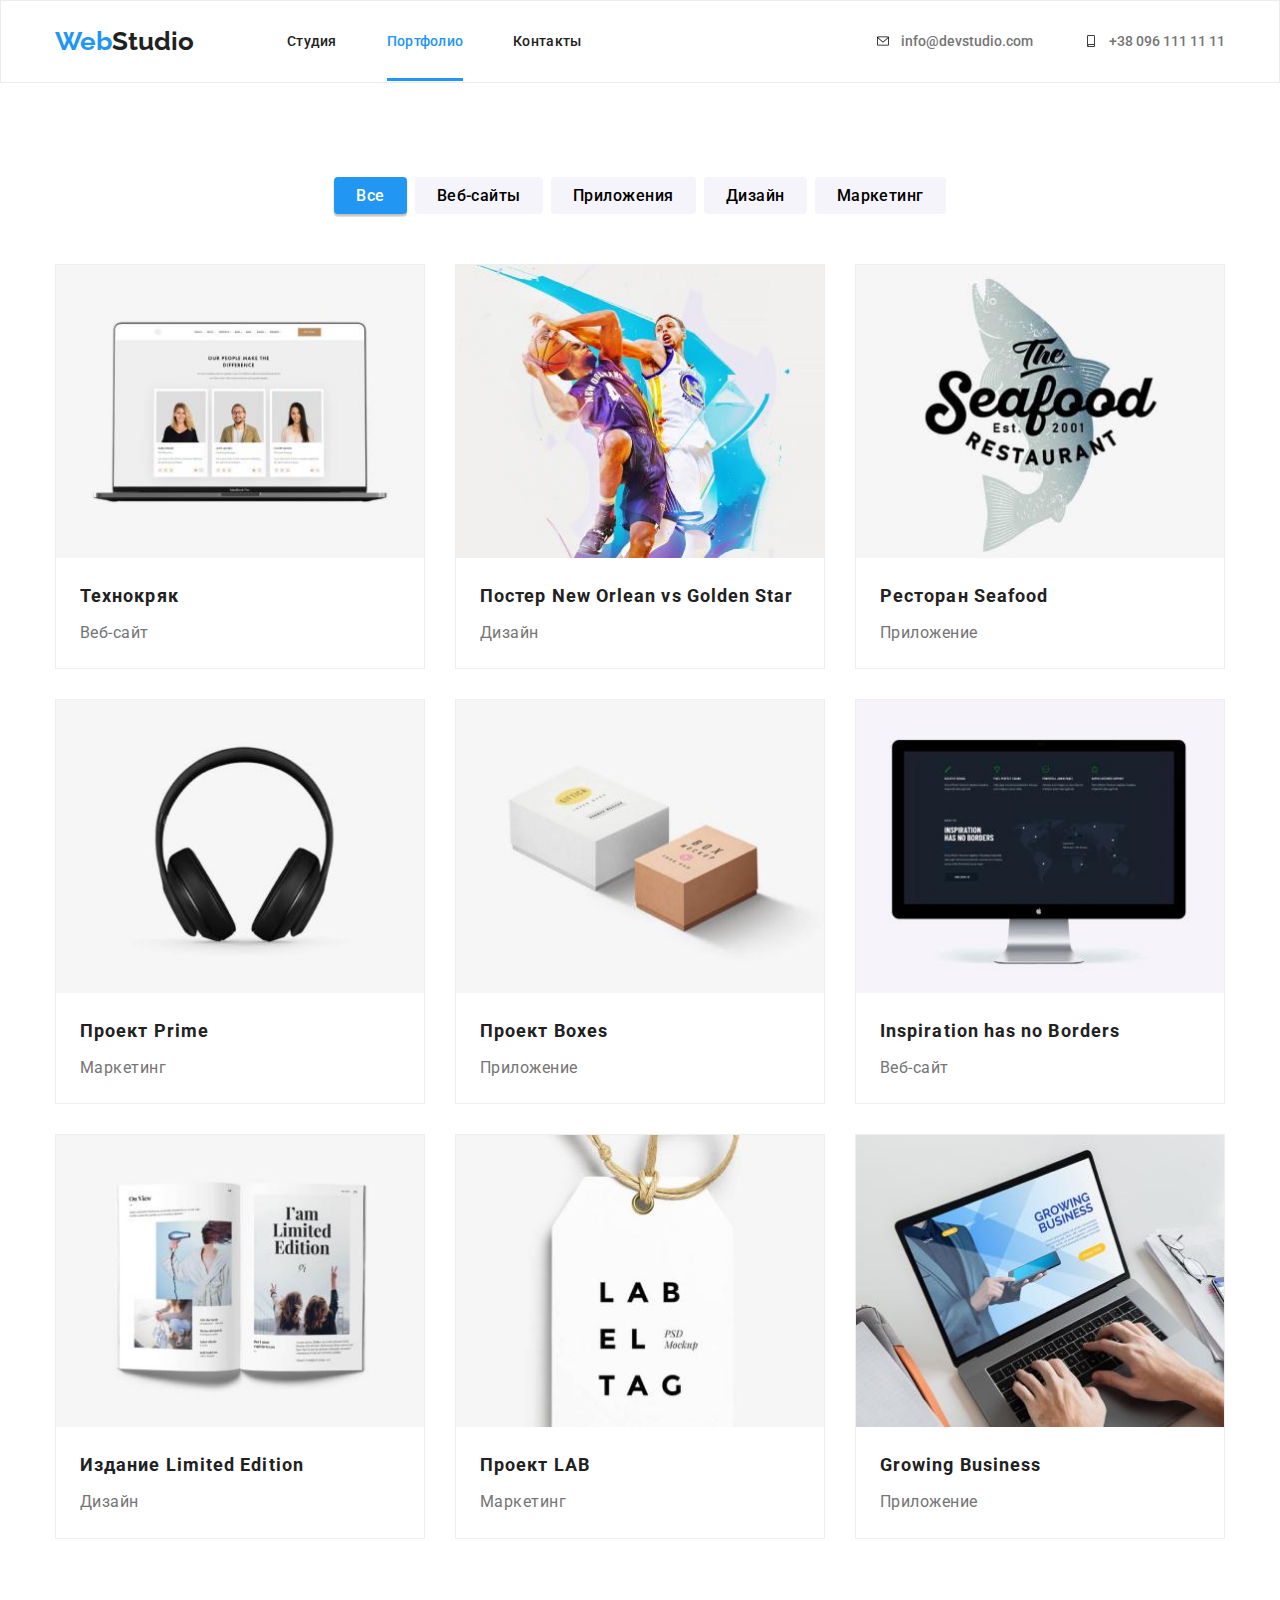
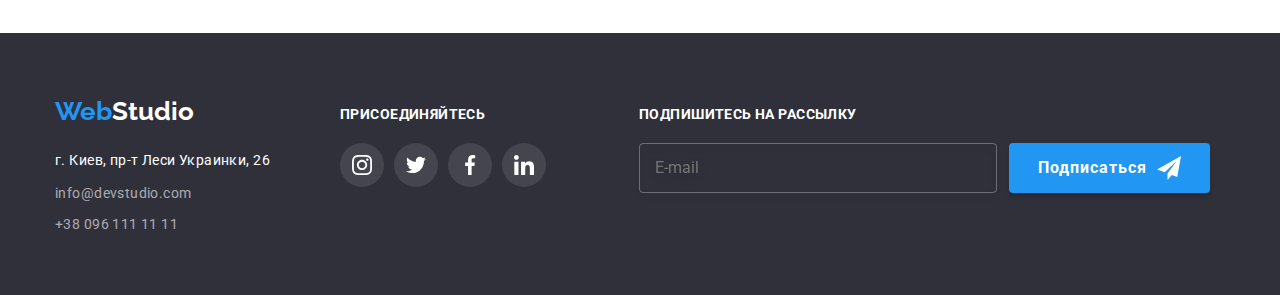
==== portfolio.html @ b675e284 "cloned" ====
<!DOCTYPE html>
<html lang="ru">
  <head>
    <meta charset="UTF-8" />
    <meta http-equiv="X-UA-Compatible" content="IE=edge" />
    <meta name="viewport" content="width=device-width, initial-scale=1.0" />
    <title>Portfolio</title>

    <link rel="preconnect" href="https://fonts.googleapis.com" />
    <link rel="preconnect" href="https://fonts.gstatic.com" crossorigin />
    <link
      href="https://fonts.googleapis.com/css2?family=Raleway:wght@700&family=Roboto:wght@400;500;700;900&display=swap"
      rel="stylesheet"
    />
    <link rel="stylesheet" href="css/main.min.css" />
  </head>
  <body>
    <header class="header">
      <div class="container header-container">
        <nav class="nav-bar">
          <a href="index.html" class="logo"
            ><span class="logo__text">Web</span>Studio
          </a>
          <ul class="nav-list">
            <li class="nav-list__item">
              <a href="index.html" class="nav-list__link">Студия</a>
            </li>
            <li class="nav-list__item">
              <a href="#" class="nav-list__link nav-list__link--active"
                >Портфолио</a
              >
            </li>
            <li class="nav-list__item">
              <a href="#" class="nav-list__link">Контакты</a>
            </li>
          </ul>
        </nav>

        <ul class="header-contacts">
          <li class="header-contacts__item">
            <a href="mailto:info@devstudio.com" class="header-contacts__link">
              <svg class="header-contacts__icon" width="16" height="12">
                <use href="./images/sprite.svg#icon-mail"></use>
              </svg>
              info@devstudio.com</a
            >
          </li>

          <li class="header-contacts__item">
            <a href="tel:+380961111111" class="header-contacts__link">
              <svg class="header-contacts__icon" width="16" height="12">
                <use href="./images/sprite.svg#icon-smartphone"></use>
              </svg>
              +38 096 111 11 11</a
            >
          </li>
        </ul>
      </div>
    </header>

    <main>
      <h1 class="visually-hidden">Портфолио работ</h1>
      <section class="section">
        <div class="container">
          <ul class="portfolio-filter">
            <li class="portfolio-filter__item">
              <button
                type="button"
                class="portfolio-filter__btn portfolio-filter__btn--active"
              >
                Все
              </button>
            </li>

            <li class="portfolio-filter__item">
              <button type="button" class="portfolio-filter__btn">
                Веб-сайты
              </button>
            </li>

            <li class="portfolio-filter__item">
              <button type="button" class="portfolio-filter__btn">
                Приложения
              </button>
            </li>

            <li class="portfolio-filter__item">
              <button type="button" class="portfolio-filter__btn">
                Дизайн
              </button>
            </li>

            <li class="portfolio-filter__item">
              <button type="button" class="portfolio-filter__btn">
                Маркетинг
              </button>
            </li>
          </ul>

          <ul class="portfolio-works">
            <li class="portfolio-works__item">
              <a href="#" class="card">
                <div class="card__image-thumb">
                  <img
                    src="images/portfolio/project-1.jpg"
                    alt="Web-site"
                    width="370"
                  />
                  <div class="card__overlay">
                    <div class="card__content-overlay">
                      <p class="card__text">
                        Технокряк это современная площадка распространения
                        коронавируса. Компании используют эту платформу для
                        цифрового шпионажа и атак на защищённые сервера
                        конкурентов.
                      </p>
                    </div>
                  </div>
                </div>

                <div class="card__content">
                  <h2 class="card__title">Технокряк</h2>
                  <span class="card__descr">Веб-сайт</span>
                </div>
              </a>
            </li>

            <li class="portfolio-works__item">
              <a href="#" class="card">
                <div class="card__image-thumb">
                  <img
                    src="images/portfolio/project-2.jpg"
                    alt="Design"
                    width="370"
                  />
                  <div class="card__overlay">
                    <div class="card__content-overlay">
                      <p class="card__text">
                        Технокряк это современная площадка распространения
                        коронавируса. Компании используют эту платформу для
                        цифрового шпионажа и атак на защищённые сервера
                        конкурентов.
                      </p>
                    </div>
                  </div>
                </div>

                <div class="card__content">
                  <h2 class="card__title">Постер New Orlean vs Golden Star</h2>
                  <span class="card__descr">Дизайн</span>
                </div>
              </a>
            </li>

            <li class="portfolio-works__item">
              <a href="#" class="card">
                <div class="card__image-thumb">
                  <img
                    src="images/portfolio/project-3.jpg"
                    alt="App"
                    width="370"
                  />
                  <div class="card__overlay">
                    <div class="card__content-overlay">
                      <p class="card__text">
                        Технокряк это современная площадка распространения
                        коронавируса. Компании используют эту платформу для
                        цифрового шпионажа и атак на защищённые сервера
                        конкурентов.
                      </p>
                    </div>
                  </div>
                </div>
                <div class="card__content">
                  <h2 class="card__title">Ресторан Seafood</h2>
                  <span class="card__descr">Приложение</span>
                </div>
              </a>
            </li>

            <li class="portfolio-works__item">
              <a href="#" class="card">
                <div class="card__image-thumb">
                  <img
                    src="images/portfolio/project-4.jpg"
                    alt="Marketing"
                    width="370"
                  />
                  <div class="card__overlay">
                    <div class="card__content-overlay">
                      <p class="card__text">
                        Технокряк это современная площадка распространения
                        коронавируса. Компании используют эту платформу для
                        цифрового шпионажа и атак на защищённые сервера
                        конкурентов.
                      </p>
                    </div>
                  </div>
                </div>

                <div class="card__content">
                  <h2 class="card__title">Проект Prime</h2>
                  <span class="card__descr">Маркетинг</span>
                </div>
              </a>
            </li>

            <li class="portfolio-works__item">
              <a href="#" class="card">
                <div class="card__image-thumb">
                  <img
                    src="images/portfolio/project-5.jpg"
                    alt="App"
                    width="370"
                  />
                  <div class="card__overlay">
                    <div class="card__content-overlay">
                      <p class="card__text">
                        Технокряк это современная площадка распространения
                        коронавируса. Компании используют эту платформу для
                        цифрового шпионажа и атак на защищённые сервера
                        конкурентов.
                      </p>
                    </div>
                  </div>
                </div>

                <div class="card__content">
                  <h2 class="card__title">Проект Boxes</h2>
                  <span class="card__descr">Приложение</span>
                </div>
              </a>
            </li>

            <li class="portfolio-works__item">
              <a href="#" class="card">
                <div class="card__image-thumb">
                  <img
                    src="images/portfolio/project-6.jpg"
                    alt="Web-site"
                    width="370"
                  />
                  <div class="card__overlay">
                    <div class="card__content-overlay">
                      <p class="card__text">
                        Технокряк это современная площадка распространения
                        коронавируса. Компании используют эту платформу для
                        цифрового шпионажа и атак на защищённые сервера
                        конкурентов.
                      </p>
                    </div>
                  </div>
                </div>

                <div class="card__content">
                  <h2 class="card__title">Inspiration has no Borders</h2>
                  <span class="card__descr">Веб-сайт</span>
                </div>
              </a>
            </li>

            <li class="portfolio-works__item">
              <a href="#" class="card">
                <div class="card__image-thumb">
                  <img
                    src="images/portfolio/project-7.jpg"
                    alt="Design"
                    width="370"
                  />
                  <div class="card__overlay">
                    <div class="card__content-overlay">
                      <p class="card__text">
                        Технокряк это современная площадка распространения
                        коронавируса. Компании используют эту платформу для
                        цифрового шпионажа и атак на защищённые сервера
                        конкурентов.
                      </p>
                    </div>
                  </div>
                </div>

                <div class="card__content">
                  <h2 class="card__title">Издание Limited Edition</h2>
                  <span class="card__descr">Дизайн</span>
                </div>
              </a>
            </li>

            <li class="portfolio-works__item">
              <a href="#" class="card">
                <div class="card__image-thumb">
                  <img
                    src="images/portfolio/project-8.jpg"
                    alt="Marketing"
                    width="370"
                  />
                  <div class="card__overlay">
                    <div class="card__content-overlay">
                      <p class="card__text">
                        Технокряк это современная площадка распространения
                        коронавируса. Компании используют эту платформу для
                        цифрового шпионажа и атак на защищённые сервера
                        конкурентов.
                      </p>
                    </div>
                  </div>
                </div>

                <div class="card__content">
                  <h2 class="card__title">Проект LAB</h2>
                  <span class="card__descr">Маркетинг</span>
                </div>
              </a>
            </li>

            <li class="portfolio-works__item">
              <a href="#" class="card">
                <div class="card__image-thumb">
                  <img
                    src="images/portfolio/project-9.jpg"
                    alt="App"
                    width="370"
                  />
                  <div class="card__overlay">
                    <div class="card__content-overlay">
                      <p class="card__text">
                        Технокряк это современная площадка распространения
                        коронавируса. Компании используют эту платформу для
                        цифрового шпионажа и атак на защищённые сервера
                        конкурентов.
                      </p>
                    </div>
                  </div>
                </div>

                <div class="card__content">
                  <h2 class="card__title">Growing Business</h2>
                  <span class="card__descr">Приложение</span>
                </div>
              </a>
            </li>
          </ul>
        </div>
      </section>
    </main>

    <footer class="footer">
      <div class="container footer-container">
        <div class="footer-contact-box">
          <a href="#" class="logo footer-logo"
            ><span class="logo__text">Web</span>Studio</a
          >
          <address class="footer-adress">
            <a href="#" class="footer-adress__item"
              >г. Киев, пр-т Леси Украинки, 26</a
            >

            <ul class="footer-contacts">
              <li class="footer-contacts__item">
                <a
                  class="footer-contacts__link"
                  href="mailto:info@devstudio.com"
                  >info@devstudio.com</a
                >
              </li>
              <li class="footer-contacts__item">
                <a class="footer-contacts__link" href="tel:+380961111111"
                  >+38 096 111 11 11</a
                >
              </li>
            </ul>
          </address>
        </div>
        <div class="footer-social-box">
          <span class="footer-social-box__title">присоединяйтесь</span>

          <div class="team-social-box footer-icon-box">
            <a href="" class="team-social__link footer-link">
              <svg class="footer-social__icon" width="20" height="20">
                <use href="images/sprite.svg#icon-instagram"></use>
              </svg>
            </a>
            <a href="" class="team-social__link footer-link">
              <svg class="footer-social__icon" width="20" height="20">
                <use href="images/sprite.svg#icon-twitter"></use>
              </svg>
            </a>
            <a href="" class="team-social__link footer-link">
              <svg class="footer-social__icon" width="20" height="20">
                <use href="images/sprite.svg#icon-facebook"></use>
              </svg>
            </a>
            <a href="" class="team-social__link footer-link">
              <svg class="footer-social__icon" width="20" height="20">
                <use href="images/sprite.svg#icon-linkedin"></use>
              </svg>
            </a>
          </div>
        </div>

        <div class="footer-mailing">
          <span class="footer-social-box__title">
            Подпишитесь на рассылку
          </span>
          <div class="mailing-form">
            <form>
              <input
                class="footer-input"
                type="email"
                name="mail"
                placeholder="E-mail"
                autocomplete="off"
              />
            </form>

            <button type="button" class="mailing-btn">
              <span class="mailing-btn__text"> Подписаться </span>

              <svg class="mailing-btn__icon" width="24" height="24">
                <use href="images/sprite.svg#mailing"></use>
              </svg>
            </button>
          </div>
        </div>
      </div>
    </footer>
  </body>
</html>
---- css/main.min.css ----
*,::before,::after{-webkit-box-sizing:border-box;box-sizing:border-box}html{line-height:1.15;-webkit-text-size-adjust:100%;-moz-tab-size:4;-o-tab-size:4;tab-size:4}body{margin:0;font-family:system-ui,-apple-system,"Segoe UI",Roboto,Helvetica,Arial,sans-serif,"Apple Color Emoji","Segoe UI Emoji"}hr{height:0;color:inherit}abbr[title]{-webkit-text-decoration:underline dotted;text-decoration:underline dotted}b,strong{font-weight:bolder}code,kbd,samp,pre{font-family:ui-monospace, SFMono-Regular, Consolas, "Liberation Mono", Menlo, monospace;font-size:1em}small{font-size:80%}sub,sup{font-size:75%;line-height:0;position:relative;vertical-align:baseline}sub{bottom:-0.25em}sup{top:-0.5em}table{text-indent:0;border-color:inherit}button,input,optgroup,select,textarea{font-family:inherit;font-size:100%;line-height:1.15;margin:0}button,select{text-transform:none}button,[type="button"],[type="reset"],[type="submit"]{-webkit-appearance:button}::-moz-focus-inner{border-style:none;padding:0}:-moz-focusring{outline:1px dotted ButtonText}:-moz-ui-invalid{box-shadow:none}legend{padding:0}progress{vertical-align:baseline}::-webkit-inner-spin-button,::-webkit-outer-spin-button{height:auto}[type="search"]{-webkit-appearance:textfield;outline-offset:-2px}::-webkit-search-decoration{-webkit-appearance:none}::-webkit-file-upload-button{-webkit-appearance:button;font:inherit}summary{display:list-item}h1,h2,h3,h4,h5,h6,p{margin:0}body{font-family:"Roboto", sans-serif;color:#212121;background-color:#fff}a{text-decoration:none;color:var(--text-color)}ul{list-style:none;padding:0;margin:0}img{display:block;width:100%;height:auto}textarea{resize:none}.visually-hidden{position:absolute;width:1px;height:1px;margin:-1px;padding:0;overflow:hidden;border:0;clip:rect(0 0 0 0)}.container{width:1200px;margin:0 auto;padding:0 15px}.section{padding-top:94px;padding-bottom:94px}.header{background-color:#fff;border:1px solid #ececec}.header-container{padding:0 15px;display:-webkit-box;display:-ms-flexbox;display:flex;-webkit-box-align:center;-ms-flex-align:center;align-items:center}.footer{background-color:#2f303a;padding:60px 0}.backdrop{position:fixed;top:0;left:0;width:100%;height:100%;background-color:rgba(0,0,0,0.2);opacity:1;-webkit-transition:opacity 250ms cubic-bezier(0.4, 0, 0.2, 1);transition:opacity 250ms cubic-bezier(0.4, 0, 0.2, 1)}.modal{min-height:581px;min-width:520px;background-color:#fff;position:absolute;top:50%;left:50%;padding:40px;-webkit-transform:scale(1) translate(-50%, -50%);transform:scale(1) translate(-50%, -50%);-webkit-transition:-webkit-transform 250ms cubic-bezier(0.4, 0, 0.2, 1);transition:-webkit-transform 250ms cubic-bezier(0.4, 0, 0.2, 1);transition:transform 250ms cubic-bezier(0.4, 0, 0.2, 1);transition:transform 250ms cubic-bezier(0.4, 0, 0.2, 1), -webkit-transform 250ms cubic-bezier(0.4, 0, 0.2, 1);border-radius:4px;border:1px solid rgba(0,0,0,0.1);-webkit-box-shadow:0px 1px 3px rgba(0,0,0,0.12),0px 1px 1px rgba(0,0,0,0.14),0px 2px 1px rgba(0,0,0,0.2);box-shadow:0px 1px 3px rgba(0,0,0,0.12),0px 1px 1px rgba(0,0,0,0.14),0px 2px 1px rgba(0,0,0,0.2)}.backdrop.is-hidden{opacity:0;pointer-events:none}.backdrop.is-hidden .modal{-webkit-transform:scale(0.9) translate(-50%, -50%);transform:scale(0.9) translate(-50%, -50%)}.modal__close-btn{width:30px;height:30px;border-radius:50%;position:absolute;top:8px;right:8px;background:transparent;border:1px solid rgba(0,0,0,0.1);cursor:pointer;padding:5px;-webkit-transition:fill 250ms cubic-bezier(0.4, 0, 0.2, 1);transition:fill 250ms cubic-bezier(0.4, 0, 0.2, 1)}.modal__close-btn:hover{fill:#2196f3}.modal__title{font-weight:bold;font-size:20px;line-height:1.2;text-align:center;letter-spacing:0.03em;margin-bottom:12px}.modal-form__field{position:relative;-webkit-transition:fill 250ms cubic-bezier(0.4, 0, 0.2, 1);transition:fill 250ms cubic-bezier(0.4, 0, 0.2, 1)}.modal-form__field:focus-within{fill:#2196f3}.modal-form__field+.modal-form__field{margin-top:10px}.modal-form__input{display:block;padding:11px 12px;padding-left:42px;border:1px solid rgba(33,33,33,0.2);-webkit-box-sizing:border-box;box-sizing:border-box;border-radius:4px;width:100%;margin-top:4px;border-color:rgba(33,33,33,0.2);outline:none;-webkit-transition:border-color 250ms cubic-bezier(0.4, 0, 0.2, 1);transition:border-color 250ms cubic-bezier(0.4, 0, 0.2, 1)}.modal-form__field:focus-within .modal-form__input{border-color:#2196f3}.modal-form__icon{position:absolute;top:55%;left:12px}.modal-form__label{font-size:12px;line-height:1.7;letter-spacing:0.01em;color:#757575}.modal-form__checkbox-input{-webkit-appearance:none;-moz-appearance:none;appearance:none;position:absolute}.modal-form__checkbox{display:-webkit-box;display:-ms-flexbox;display:flex;-webkit-box-align:center;-ms-flex-align:center;align-items:center;margin-top:20px;font-size:14px;line-height:1.7;letter-spacing:0.03em;color:#757575}.modal-form__checkbox-icon{display:inline-block;width:16px;height:15px;border:2px solid #212121;border-radius:2px;margin-right:7px;-webkit-transition:-webkit-transform 250ms cubic-bezier(0.4, 0, 0.2, 1);transition:-webkit-transform 250ms cubic-bezier(0.4, 0, 0.2, 1);transition:transform 250ms cubic-bezier(0.4, 0, 0.2, 1);transition:transform 250ms cubic-bezier(0.4, 0, 0.2, 1), -webkit-transform 250ms cubic-bezier(0.4, 0, 0.2, 1)}.modal-form__checkbox-input:checked+.modal-form__checkbox-icon{background-color:#2196f3;border:transparent;background-image:url(../images/modal-check.svg);background-origin:border-box;-webkit-transform:scale(1.2);transform:scale(1.2)}.modal-form__btn{background-color:#2196f3;-webkit-box-shadow:0px 4px 4px rgba(0,0,0,0.15);box-shadow:0px 4px 4px rgba(0,0,0,0.15);border-radius:4px;border:none;cursor:pointer;font-weight:bold;font-size:16px;line-height:1.9;text-align:center;letter-spacing:0.06em;color:#fff;padding:10px 55px;display:-webkit-box;display:-ms-flexbox;display:flex;-webkit-box-pack:center;-ms-flex-pack:center;justify-content:center;-webkit-transition:background-color 250ms cubic-bezier(0.4, 0, 0.2, 1);transition:background-color 250ms cubic-bezier(0.4, 0, 0.2, 1)}.modal-form__btn:hover{background-color:#188ce8}.modal-form__btn-wrap{display:-webkit-box;display:-ms-flexbox;display:flex;-webkit-box-pack:center;-ms-flex-pack:center;justify-content:center;margin-top:30px}.modal-form__link{text-decoration:underline;color:#2196f3;display:inline-block;margin-left:4px}.modal-form__input--textarea{padding-left:16px}.logo{font-family:"Raleway", sans-serif;font-weight:700;font-size:26px;line-height:1.4}.logo__text{color:#2196f3}.footer-logo{color:#fff;margin-bottom:20px;display:block}.header{background-color:#fff;border:1px solid #ececec}.nav-list{display:-webkit-box;display:-ms-flexbox;display:flex;margin-left:93px}.nav-list__item{position:relative;margin-right:50px}.nav-list__item:last-child{margin-right:0}.nav-list__link{padding-top:32px;padding-bottom:32px;display:block}.nav-list__link--active{color:#2196f3}.nav-list__link--active::after{content:"";height:3px;background-color:#2196f3;position:absolute;bottom:0;left:0;width:100%}.nav-bar{display:-webkit-box;display:-ms-flexbox;display:flex;-webkit-box-align:center;-ms-flex-align:center;align-items:center}.nav-list__link{font-weight:500;font-size:14px;line-height:1.1;letter-spacing:0.02em;-webkit-transition:color 250ms cubic-bezier(0.4, 0, 0.2, 1);transition:color 250ms cubic-bezier(0.4, 0, 0.2, 1)}.nav-list__link:hover,.nav-list__link:focus{color:#2196f3}.header-contacts{display:-webkit-box;display:-ms-flexbox;display:flex;margin-left:auto}.header-contacts__link{padding-top:32px;padding-bottom:32px;display:-webkit-box;display:-ms-flexbox;display:flex;-webkit-box-align:center;-ms-flex-align:center;align-items:center}.header-contacts__item{margin-right:50px}.header-contacts__item:last-child{margin-right:0}.header-contacts__icon{margin-right:10px}.header-contacts__link{font-weight:500;font-size:14px;line-height:1.2;color:#757575;-webkit-transition:fill 250ms cubic-bezier(0.4, 0, 0.2, 1),color 250ms cubic-bezier(0.4, 0, 0.2, 1);transition:fill 250ms cubic-bezier(0.4, 0, 0.2, 1),color 250ms cubic-bezier(0.4, 0, 0.2, 1)}.header-contacts__link:hover,.header-contacts__link:focus{color:#2196f3;fill:#2196f3}.main-screen{background-color:#2f303a;background-image:-webkit-gradient(linear, left top, left bottom, from(rgba(47,48,58,0.4)), to(rgba(47,48,58,0.4))),url(../images/main-bg.jpg);background-image:linear-gradient(rgba(47,48,58,0.4), rgba(47,48,58,0.4)),url(../images/main-bg.jpg);background-repeat:no-repeat;background-size:cover;padding:200px 0;max-width:1600px;margin:0 auto}.main-screen__title{font-weight:900;font-size:44px;line-height:1.4;text-align:center;letter-spacing:0.06em;text-transform:uppercase;color:#fff;margin:0;display:block}.btn-order{background-color:#2196f3;color:#fff;font-family:"Roboto", sans-serif;font-weight:700;font-size:16px;line-height:1.9;text-align:center;cursor:pointer;width:200px;display:block;margin:30px auto 0 auto;padding:10px 0;-webkit-box-shadow:0px 4px 4px rgba(0,0,0,0.15);box-shadow:0px 4px 4px rgba(0,0,0,0.15);border-radius:4px;border:none;-webkit-transition:background-color 250ms cubic-bezier(0.4, 0, 0.2, 1);transition:background-color 250ms cubic-bezier(0.4, 0, 0.2, 1)}.btn-order:hover,.btn-order:focus{background-color:#188ce8}.benefits{display:-webkit-box;display:-ms-flexbox;display:flex;-ms-flex-wrap:wrap;flex-wrap:wrap;margin-left:-30px;margin-top:-30px}.benefits__svg{display:-webkit-box;display:-ms-flexbox;display:flex;-webkit-box-pack:center;-ms-flex-pack:center;justify-content:center;-webkit-box-align:center;-ms-flex-align:center;align-items:center;background-color:#f5f4fa;padding:25px 100px;margin-bottom:30px}.benefits__box{-ms-flex-preferred-size:calc(100% / 4 - 30px);flex-basis:calc(100% / 4 - 30px);margin-left:30px;margin-top:30px}.benefits__title{font-weight:700;font-size:14px;line-height:1.1;letter-spacing:0.03em;text-transform:uppercase;color:#212121;margin-bottom:10px}.benefits__descr{font-size:14px;line-height:1.7;letter-spacing:0.03em;color:#757575}.services{padding-top:0}.section-title{font-weight:700;font-size:36px;line-height:1.2;text-align:center;letter-spacing:0.03em;color:var(--text-color);margin-bottom:50px}.services-list__item{display:inline-block}.services-list{display:-webkit-box;display:-ms-flexbox;display:flex;-ms-flex-wrap:wrap;flex-wrap:wrap;margin-left:-30px;margin-top:-30px}.services-list__item{-ms-flex-preferred-size:calc(100% / 3 - 30px);flex-basis:calc(100% / 3 - 30px);margin-left:30px;margin-top:30px}.services-list__item{position:relative}.services-list__overlay{position:absolute;left:0;bottom:0;width:100%;padding:27px 82px;background-color:rgba(47,48,58,0.8);font-weight:700;font-size:14px;line-height:1.1;text-align:center;letter-spacing:0.03em;text-transform:uppercase;color:#fff}.our-team{background-color:#f5f4fa}.team{display:-webkit-box;display:-ms-flexbox;display:flex;-ms-flex-wrap:wrap;flex-wrap:wrap;margin-left:-30px;margin-top:-30px}.team__item{-ms-flex-preferred-size:calc(100% / 4 - 30px);flex-basis:calc(100% / 4 - 30px);margin-left:30px;margin-top:30px;-webkit-box-shadow:0px 1px 3px rgba(0,0,0,0.12),0px 1px 1px rgba(0,0,0,0.14),0px 2px 1px rgba(0,0,0,0.2);box-shadow:0px 1px 3px rgba(0,0,0,0.12),0px 1px 1px rgba(0,0,0,0.14),0px 2px 1px rgba(0,0,0,0.2);border-radius:0px 0px 4px 4px;text-align:center;background-color:#fff}.team-content{padding:30px 0}.team-content__name{font-weight:500;font-size:16px;line-height:1.2;letter-spacing:0.03em;color:#212121;display:block;margin-bottom:10px}.team-content__descr{font-size:16px;line-height:1.2;letter-spacing:0.03em;color:#757575}.team-social{display:-webkit-box;display:-ms-flexbox;display:flex;-webkit-box-pack:center;-ms-flex-pack:center;justify-content:center;margin-top:16px}.team-social__link{margin-right:10px;display:-webkit-box;display:-ms-flexbox;display:flex;width:44px;height:44px;-webkit-box-align:center;-ms-flex-align:center;align-items:center;-webkit-box-pack:center;-ms-flex-pack:center;justify-content:center;color:#fff;border-radius:50%;-webkit-transition:background-color 250ms cubic-bezier(0.4, 0, 0.2, 1);transition:background-color 250ms cubic-bezier(0.4, 0, 0.2, 1)}.team-social__link:last-child{margin-right:0}.team-social__link:hover{background-color:#2196f3;fill:#fff}.team-social__icon{fill:#ccc}.team-social__link:hover .team-social__icon{fill:#fff}.clients-list{display:-webkit-box;display:-ms-flexbox;display:flex;-webkit-box-pack:justify;-ms-flex-pack:justify;justify-content:space-between;-webkit-box-align:center;-ms-flex-align:center;align-items:center}.clients-list__link{border:1px solid #afb1b8;border-radius:4px;padding:16px 32px;display:block;-webkit-transition:border 250ms cubic-bezier(0.4, 0, 0.2, 1);transition:border 250ms cubic-bezier(0.4, 0, 0.2, 1)}.clients-list__link:hover{border:1px solid #2196f3}.clients-list__icon{fill:#afb1b8;-webkit-transition:fill 250ms cubic-bezier(0.4, 0, 0.2, 1);transition:fill 250ms cubic-bezier(0.4, 0, 0.2, 1)}.clients-list__link:hover .clients-list__icon{fill:#2196f3}.footer-adress__item{display:block;margin-bottom:10px;font-size:14px;line-height:1.7;letter-spacing:0.03em;color:#fff;font-style:normal}.footer-adress__item:last-child{margin-bottom:0}.footer-contacts__link{font-weight:normal;color:rgba(255,255,255,0.6);line-height:1.5;font-size:14px;letter-spacing:0.03em;font-style:normal;-webkit-transition:color 250ms cubic-bezier(0.4, 0, 0.2, 1);transition:color 250ms cubic-bezier(0.4, 0, 0.2, 1)}.footer-contacts__link:hover{color:#2196f3}.footer-contact-box{margin-right:70px}.footer-contacts__item{margin-bottom:10px}.footer-contacts__item:last-child{margin-bottom:0}.footer-contacts{display:block}.footer-container{display:-webkit-box;display:-ms-flexbox;display:flex}.footer-social-box{margin-top:12px;margin-right:93px}.footer-social-box__title{font-weight:700;font-size:14px;line-height:1.2;letter-spacing:0.03em;text-transform:uppercase;color:#fff;display:inline-block;margin-bottom:20px}.footer-link{background-color:rgba(255,255,255,0.1);border-radius:50%}.footer-icon-box{margin-top:0;display:-webkit-box;display:-ms-flexbox;display:flex}.footer-social__icon{fill:#fff}.footer-mailing{margin-top:12px}.footer-input{padding:15px;width:358px;border:1px solid rgba(255,255,255,0.3);-webkit-box-sizing:border-box;box-sizing:border-box;-webkit-filter:drop-shadow(0px 4px 4px rgba(0,0,0,0.15));filter:drop-shadow(0px 4px 4px rgba(0,0,0,0.15));border-radius:4px;background:transparent;color:#fff}.mailing-btn{border:none;color:#fff;background-color:#2196f3;display:-webkit-box;display:-ms-flexbox;display:flex;-webkit-box-align:center;-ms-flex-align:center;align-items:center;padding:10px 29px;cursor:pointer;margin-left:12px;-webkit-transition:background-color 250ms cubic-bezier(0.4, 0, 0.2, 1);transition:background-color 250ms cubic-bezier(0.4, 0, 0.2, 1);-webkit-box-shadow:0px 4px 4px rgba(0,0,0,0.15);box-shadow:0px 4px 4px rgba(0,0,0,0.15);border-radius:4px}.mailing-btn:hover{background-color:#188ce8}.mailing-btn__icon{fill:#fff}.mailing-btn__text{font-weight:700;font-size:16px;line-height:1.9;letter-spacing:0.06em;margin-right:10px}.mailing-form{display:-webkit-box;display:-ms-flexbox;display:flex;margin-right:12px}.portfolio-filter{display:-webkit-box;display:-ms-flexbox;display:flex;-webkit-box-pack:center;-ms-flex-pack:center;justify-content:center;margin-bottom:50px}.portfolio-filter__item{margin-right:8px}.portfolio-filter__item:last-child{margin-right:0}.portfolio-filter__btn{font-weight:500;font-size:16px;line-height:1.6;text-align:center;letter-spacing:0.03em;font-family:"Roboto", sans-serif;background-color:#f5f4fa;border:none;padding:6px 22px;border-radius:4px;-webkit-transition:background-color 250ms cubic-bezier(0.4, 0, 0.2, 1),color 250ms cubic-bezier(0.4, 0, 0.2, 1),-webkit-box-shadow 250ms cubic-bezier(0.4, 0, 0.2, 1);transition:background-color 250ms cubic-bezier(0.4, 0, 0.2, 1),color 250ms cubic-bezier(0.4, 0, 0.2, 1),-webkit-box-shadow 250ms cubic-bezier(0.4, 0, 0.2, 1);transition:background-color 250ms cubic-bezier(0.4, 0, 0.2, 1),color 250ms cubic-bezier(0.4, 0, 0.2, 1),box-shadow 250ms cubic-bezier(0.4, 0, 0.2, 1);transition:background-color 250ms cubic-bezier(0.4, 0, 0.2, 1),color 250ms cubic-bezier(0.4, 0, 0.2, 1),box-shadow 250ms cubic-bezier(0.4, 0, 0.2, 1),-webkit-box-shadow 250ms cubic-bezier(0.4, 0, 0.2, 1)}.portfolio-filter__btn:hover,.portfolio-filter__btn:focus{background-color:#2196f3;color:#fff;cursor:pointer;color:#fff;-webkit-box-shadow:0px 3px 1px rgba(0,0,0,0.1),0px 1px 2px rgba(0,0,0,0.08),0px 2px 2px rgba(0,0,0,0.12);box-shadow:0px 3px 1px rgba(0,0,0,0.1),0px 1px 2px rgba(0,0,0,0.08),0px 2px 2px rgba(0,0,0,0.12)}.portfolio-filter__btn--active{background-color:#2196f3;color:#fff;-webkit-box-shadow:0px 3px 1px rgba(0,0,0,0.1),0px 1px 2px rgba(0,0,0,0.08),0px 2px 2px rgba(0,0,0,0.12);box-shadow:0px 3px 1px rgba(0,0,0,0.1),0px 1px 2px rgba(0,0,0,0.08),0px 2px 2px rgba(0,0,0,0.12)}.portfolio-works{display:-webkit-box;display:-ms-flexbox;display:flex;-ms-flex-wrap:wrap;flex-wrap:wrap;margin-left:-30px;margin-top:-30px}.portfolio-works__item{-ms-flex-preferred-size:calc(100% / 3 - 30px);flex-basis:calc(100% / 3 - 30px);margin-left:30px;margin-top:30px;border:1px solid #eee}.card__title{font-weight:700;font-size:18px;line-height:2;letter-spacing:0.06em;color:#212121;margin-bottom:4px}.card:hover .card__title{text-shadow:0px 4px 4px rgba(0,0,0,0.25)}.card__descr{font-size:16px;line-height:1.9;letter-spacing:0.03em;color:#757575}.card{display:block}.card:hover{-webkit-box-shadow:0px 1px 1px rgba(0,0,0,0.12),0px 4px 4px rgba(0,0,0,0.06),1px 4px 6px rgba(0,0,0,0.16);box-shadow:0px 1px 1px rgba(0,0,0,0.12),0px 4px 4px rgba(0,0,0,0.06),1px 4px 6px rgba(0,0,0,0.16)}.card__image-thumb{position:relative;display:-webkit-box;display:-ms-flexbox;display:flex;-webkit-box-pack:center;-ms-flex-pack:center;justify-content:center;-webkit-box-align:center;-ms-flex-align:center;align-items:center;overflow:hidden}.card__overlay{background-color:rgba(33,150,243,0.8);width:100%;height:100%;position:absolute;top:0;left:0;opacity:0;-webkit-transform:translateY(100%);transform:translateY(100%);-webkit-transition:all 250ms cubic-bezier(0.4, 0, 0.2, 1);transition:all 250ms cubic-bezier(0.4, 0, 0.2, 1);display:-webkit-box;display:-ms-flexbox;display:flex;-webkit-box-align:center;-ms-flex-align:center;align-items:center;-webkit-box-pack:center;-ms-flex-pack:center;justify-content:center}.card:hover .card__overlay{-webkit-transform:translateY(0);transform:translateY(0)}.card__content{padding:20px 24px}.card__content-overlay{position:absolute;font-size:18px;line-height:1.6;letter-spacing:0.03em;color:#fff;width:332px;opacity:0}.card__text{width:332px}.card:hover .card__content-overlay{opacity:1}.card:hover .card__overlay{opacity:1}
/*# sourceMappingURL=main.min.css.map */
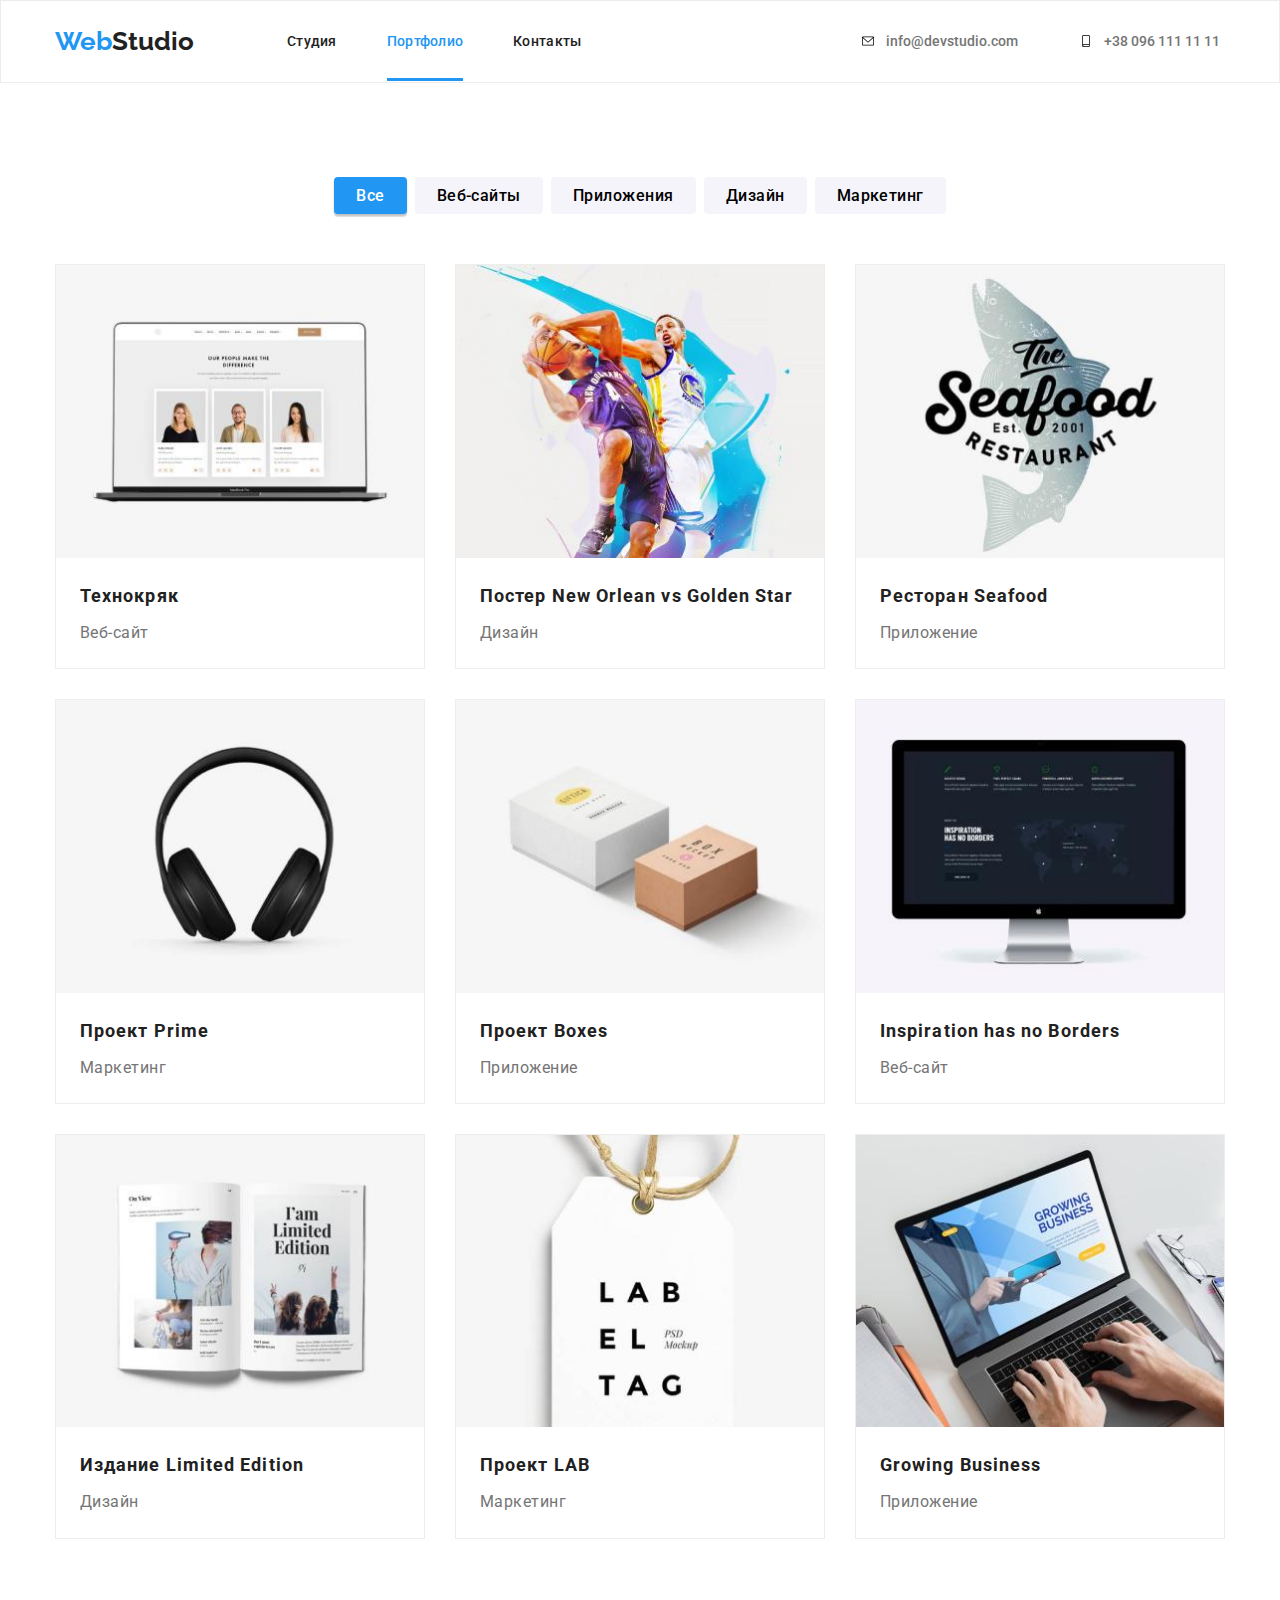
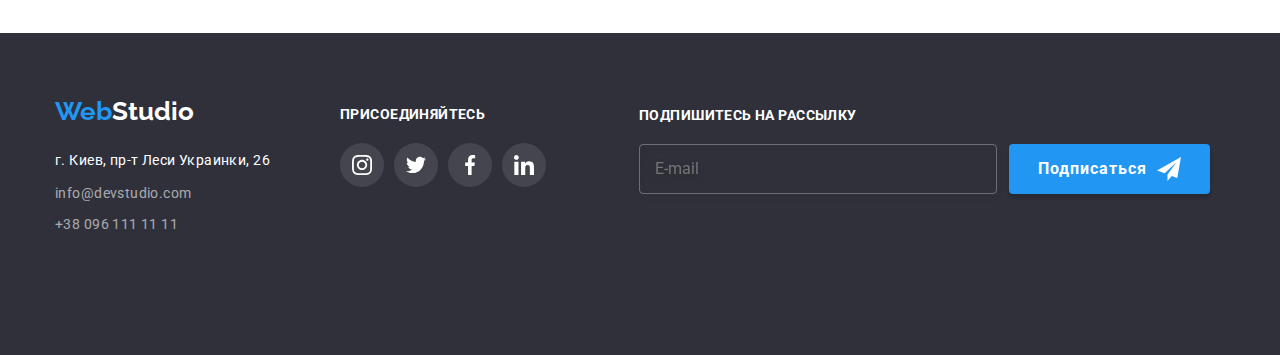
==== commit 17bbf7bc: "главная полностью" ====
--- a/portfolio.html
+++ b/portfolio.html
@@ -346,55 +346,57 @@
 
     <footer class="footer">
       <div class="container footer-container">
-        <div class="footer-contact-box">
-          <a href="#" class="logo footer-logo"
-            ><span class="logo__text">Web</span>Studio</a
-          >
-          <address class="footer-adress">
-            <a href="#" class="footer-adress__item"
-              >г. Киев, пр-т Леси Украинки, 26</a
+        <div class="footer-contacts__wrap">
+          <div class="footer-contact-box">
+            <a href="#" class="logo footer-logo"
+              ><span class="logo__text">Web</span>Studio</a
             >
-
-            <ul class="footer-contacts">
-              <li class="footer-contacts__item">
-                <a
-                  class="footer-contacts__link"
-                  href="mailto:info@devstudio.com"
-                  >info@devstudio.com</a
-                >
-              </li>
-              <li class="footer-contacts__item">
-                <a class="footer-contacts__link" href="tel:+380961111111"
-                  >+38 096 111 11 11</a
-                >
-              </li>
-            </ul>
-          </address>
-        </div>
-        <div class="footer-social-box">
-          <span class="footer-social-box__title">присоединяйтесь</span>
-
-          <div class="team-social-box footer-icon-box">
-            <a href="" class="team-social__link footer-link">
-              <svg class="footer-social__icon" width="20" height="20">
-                <use href="images/sprite.svg#icon-instagram"></use>
-              </svg>
-            </a>
-            <a href="" class="team-social__link footer-link">
-              <svg class="footer-social__icon" width="20" height="20">
-                <use href="images/sprite.svg#icon-twitter"></use>
-              </svg>
-            </a>
-            <a href="" class="team-social__link footer-link">
-              <svg class="footer-social__icon" width="20" height="20">
-                <use href="images/sprite.svg#icon-facebook"></use>
-              </svg>
-            </a>
-            <a href="" class="team-social__link footer-link">
-              <svg class="footer-social__icon" width="20" height="20">
-                <use href="images/sprite.svg#icon-linkedin"></use>
-              </svg>
-            </a>
+            <address class="footer-adress">
+              <a href="#" class="footer-adress__item"
+                >г. Киев, пр-т Леси Украинки, 26</a
+              >
+
+              <ul class="footer-contacts">
+                <li class="footer-contacts__item">
+                  <a
+                    class="footer-contacts__link"
+                    href="mailto:info@devstudio.com"
+                    >info@devstudio.com</a
+                  >
+                </li>
+                <li class="footer-contacts__item">
+                  <a class="footer-contacts__link" href="tel:+380961111111"
+                    >+38 096 111 11 11</a
+                  >
+                </li>
+              </ul>
+            </address>
+          </div>
+          <div class="footer-social-box">
+            <span class="footer-social-box__title">присоединяйтесь</span>
+
+            <div class="team-social-box footer-icon-box">
+              <a href="" class="team-social__link footer-link">
+                <svg class="footer-social__icon" width="20" height="20">
+                  <use href="images/sprite.svg#icon-instagram"></use>
+                </svg>
+              </a>
+              <a href="" class="team-social__link footer-link">
+                <svg class="footer-social__icon" width="20" height="20">
+                  <use href="images/sprite.svg#icon-twitter"></use>
+                </svg>
+              </a>
+              <a href="" class="team-social__link footer-link">
+                <svg class="footer-social__icon" width="20" height="20">
+                  <use href="images/sprite.svg#icon-facebook"></use>
+                </svg>
+              </a>
+              <a href="" class="team-social__link footer-link">
+                <svg class="footer-social__icon" width="20" height="20">
+                  <use href="images/sprite.svg#icon-linkedin"></use>
+                </svg>
+              </a>
+            </div>
           </div>
         </div>
 
--- a/css/main.min.css
+++ b/css/main.min.css
@@ -1,3 +1,3 @@
 *,::before,::after{-webkit-box-sizing:border-box;box-sizing:border-box}html{line-height:1.15;-webkit-text-size-adjust:100%;-moz-tab-size:4;-o-tab-size:4;tab-size:4}body{margin:0;font-family:system-ui,-apple-system,"Segoe UI",Roboto,Helvetica,Arial,sans-serif,"Apple Color Emoji","Segoe UI Emoji"}hr{height:0;color:inherit}abbr[title]{-webkit-text-decoration:underline dotted;text-decoration:underline dotted}b,strong{font-weight:bolder}code,kbd,samp,pre{font-family:ui-monospace, SFMono-Regular, Consolas, "Liberation Mono", Menlo,- monospace;font-size:1em}small{font-size:80%}sub,sup{font-size:75%;line-height:0;position:relative;vertical-align:baseline}sub{bottom:-0.25em}sup{top:-0.5em}table{text-indent:0;border-color:inherit}button,input,optgroup,select,textarea{font-family:inherit;font-size:100%;line-height:1.15;margin:0}button,select{text-transform:none}button,[type="button"],[type="reset"],[type="submit"]{-webkit-appearance:button}::-moz-focus-inner{border-style:none;padding:0}:-moz-focusring{outline:1px dotted ButtonText}:-moz-ui-invalid{box-shadow:none}legend{padding:0}progress{vertical-align:baseline}::-webkit-inner-spin-button,::-webkit-outer-spin-button{height:auto}[type="search"]{-webkit-appearance:textfield;outline-offset:-2px}::-webkit-search-decoration{-webkit-appearance:none}::-webkit-file-upload-button{-webkit-appearance:button;font:inherit}summary{display:list-item}h1,h2,h3,h4,h5,h6,p{margin:0}body{font-family:"Roboto", sans-serif;color:#212121;background-color:#fff}a{text-decoration:none;color:var(--text-color)}ul{list-style:none;padding:0;margin:0}img{display:block;width:100%;height:auto}textarea{resize:none}.visually-hidden{position:absolute;width:1px;height:1px;margin:-1px;padding:0;overflow:hidden;border:0;clip:rect(0 0 0 0)}.container{width:1200px;margin:0 auto;padding:0 15px}.section{padding-top:94px;padding-bottom:94px}.header{background-color:#fff;border:1px solid #ececec}.header-container{padding:0 15px;display:-webkit-box;display:-ms-flexbox;display:flex;-webkit-box-align:center;-ms-flex-align:center;align-items:center}.footer{background-color:#2f303a;padding:60px 0}.backdrop{position:fixed;top:0;left:0;width:100%;height:100%;background-color:rgba(0,0,0,0.2);opacity:1;-webkit-transition:opacity 250ms cubic-bezier(0.4, 0, 0.2, 1);transition:opacity 250ms cubic-bezier(0.4, 0, 0.2, 1)}.modal{min-height:581px;min-width:520px;background-color:#fff;position:absolute;top:50%;left:50%;padding:40px;-webkit-transform:scale(1) translate(-50%, -50%);transform:scale(1) translate(-50%, -50%);-webkit-transition:-webkit-transform 250ms cubic-bezier(0.4, 0, 0.2, 1);transition:-webkit-transform 250ms cubic-bezier(0.4, 0, 0.2, 1);transition:transform 250ms cubic-bezier(0.4, 0, 0.2, 1);transition:transform 250ms cubic-bezier(0.4, 0, 0.2, 1), -webkit-transform 250ms cubic-bezier(0.4, 0, 0.2, 1);border-radius:4px;border:1px solid rgba(0,0,0,0.1);-webkit-box-shadow:0px 1px 3px rgba(0,0,0,0.12),0px 1px 1px rgba(0,0,0,0.14),0px 2px 1px rgba(0,0,0,0.2);box-shadow:0px 1px 3px rgba(0,0,0,0.12),0px 1px 1px rgba(0,0,0,0.14),0px 2px 1px rgba(0,0,0,0.2)}.backdrop.is-hidden{opacity:0;pointer-events:none}.backdrop.is-hidden .modal{-webkit-transform:scale(0.9) translate(-50%, -50%);transform:scale(0.9) translate(-50%, -50%)}.modal__close-btn{width:30px;height:30px;border-radius:50%;position:absolute;top:8px;right:8px;background:transparent;border:1px solid rgba(0,0,0,0.1);cursor:pointer;padding:5px;-webkit-transition:fill 250ms cubic-bezier(0.4, 0, 0.2, 1);transition:fill 250ms cubic-bezier(0.4, 0, 0.2, 1)}.modal__close-btn:hover{fill:#2196f3}.modal__title{font-weight:bold;font-size:20px;line-height:1.2;text-align:center;letter-spacing:0.03em;margin-bottom:12px}.modal-form__field{position:relative;-webkit-transition:fill 250ms cubic-bezier(0.4, 0, 0.2, 1);transition:fill 250ms cubic-bezier(0.4, 0, 0.2, 1)}.modal-form__field:focus-within{fill:#2196f3}.modal-form__field+.modal-form__field{margin-top:10px}.modal-form__input{display:block;padding:11px 12px;padding-left:42px;border:1px solid rgba(33,33,33,0.2);-webkit-box-sizing:border-box;box-sizing:border-box;border-radius:4px;width:100%;margin-top:4px;border-color:rgba(33,33,33,0.2);outline:none;-webkit-transition:border-color 250ms cubic-bezier(0.4, 0, 0.2, 1);transition:border-color 250ms cubic-bezier(0.4, 0, 0.2, 1)}.modal-form__field:focus-within .modal-form__input{border-color:#2196f3}.modal-form__icon{position:absolute;top:55%;left:12px}.modal-form__label{font-size:12px;line-height:1.7;letter-spacing:0.01em;color:#757575}.modal-form__checkbox-input{-webkit-appearance:none;-moz-appearance:none;appearance:none;position:absolute}.modal-form__checkbox{display:-webkit-box;display:-ms-flexbox;display:flex;-webkit-box-align:center;-ms-flex-align:center;align-items:center;margin-top:20px;font-size:14px;line-height:1.7;letter-spacing:0.03em;color:#757575}.modal-form__checkbox-icon{display:inline-block;width:16px;height:15px;border:2px solid #212121;border-radius:2px;margin-right:7px;-webkit-transition:-webkit-transform 250ms cubic-bezier(0.4, 0, 0.2, 1);transition:-webkit-transform 250ms cubic-bezier(0.4, 0, 0.2, 1);transition:transform 250ms cubic-bezier(0.4, 0, 0.2, 1);transition:transform 250ms cubic-bezier(0.4, 0, 0.2, 1), -webkit-transform 250ms cubic-bezier(0.4, 0, 0.2, 1)}.modal-form__checkbox-input:checked+.modal-form__checkbox-icon{background-color:#2196f3;border:transparent;background-image:url(../images/modal-check.svg);background-origin:border-box;-webkit-transform:scale(1.2);transform:scale(1.2)}.modal-form__btn{background-color:#2196f3;-webkit-box-shadow:0px 4px 4px rgba(0,0,0,0.15);box-shadow:0px 4px 4px rgba(0,0,0,0.15);border-radius:4px;border:none;cursor:pointer;font-weight:bold;font-size:16px;line-height:1.9;text-align:center;letter-spacing:0.06em;color:#fff;padding:10px 55px;display:-webkit-box;display:-ms-flexbox;display:flex;-webkit-box-pack:center;-ms-flex-pack:center;justify-content:center;-webkit-transition:background-color 250ms cubic-bezier(0.4, 0, 0.2, 1);transition:background-color 250ms cubic-bezier(0.4, 0, 0.2, 1)}.modal-form__btn:hover{background-color:#188ce8}.modal-form__btn-wrap{display:-webkit-box;display:-ms-flexbox;display:flex;-webkit-box-pack:center;-ms-flex-pack:center;justify-content:center;margin-top:30px}.modal-form__link{text-decoration:underline;color:#2196f3;display:inline-block;margin-left:4px}.modal-form__input--textarea{padding-left:16px}.logo{font-family:"Raleway", sans-serif;font-weight:700;font-size:26px;line-height:1.4}.logo__text{color:#2196f3}.footer-logo{color:#fff;margin-bottom:20px;display:block}.header{background-color:#fff;border:1px solid #ececec}.nav-list{display:-webkit-box;display:-ms-flexbox;display:flex;margin-left:93px}.nav-list__item{position:relative;margin-right:50px}.nav-list__item:last-child{margin-right:0}.nav-list__link{padding-top:32px;padding-bottom:32px;display:block}.nav-list__link--active{color:#2196f3}.nav-list__link--active::after{content:"";height:3px;background-color:#2196f3;position:absolute;bottom:0;left:0;width:100%}.nav-bar{display:-webkit-box;display:-ms-flexbox;display:flex;-webkit-box-align:center;-ms-flex-align:center;align-items:center}.nav-list__link{font-weight:500;font-size:14px;line-height:1.1;letter-spacing:0.02em;-webkit-transition:color 250ms cubic-bezier(0.4, 0, 0.2, 1);transition:color 250ms cubic-bezier(0.4, 0, 0.2, 1)}.nav-list__link:hover,.nav-list__link:focus{color:#2196f3}.header-contacts{display:-webkit-box;display:-ms-flexbox;display:flex;margin-left:auto}.header-contacts__link{padding-top:32px;padding-bottom:32px;display:-webkit-box;display:-ms-flexbox;display:flex;-webkit-box-align:center;-ms-flex-align:center;align-items:center}.header-contacts__item{margin-right:50px}.header-contacts__item:last-child{margin-right:0}.header-contacts__icon{margin-right:10px}.header-contacts__link{font-weight:500;font-size:14px;line-height:1.2;color:#757575;-webkit-transition:fill 250ms cubic-bezier(0.4, 0, 0.2, 1),color 250ms cubic-bezier(0.4, 0, 0.2, 1);transition:fill 250ms cubic-bezier(0.4, 0, 0.2, 1),color 250ms cubic-bezier(0.4, 0, 0.2, 1)}.header-contacts__link:hover,.header-contacts__link:focus{color:#2196f3;fill:#2196f3}.main-screen{background-color:#2f303a;background-image:-webkit-gradient(linear, left top, left bottom, from(rgba(47,48,58,0.4)), to(rgba(47,48,58,0.4))),url(../images/main-bg.jpg);background-image:linear-gradient(rgba(47,48,58,0.4), rgba(47,48,58,0.4)),url(../images/main-bg.jpg);background-repeat:no-repeat;background-size:cover;padding:200px 0;max-width:1600px;margin:0 auto}.main-screen__title{font-weight:900;font-size:44px;line-height:1.4;text-align:center;letter-spacing:0.06em;text-transform:uppercase;color:#fff;margin:0;display:block}.btn-order{background-color:#2196f3;color:#fff;font-family:"Roboto", sans-serif;font-weight:700;font-size:16px;line-height:1.9;text-align:center;cursor:pointer;width:200px;display:block;margin:30px auto 0 auto;padding:10px 0;-webkit-box-shadow:0px 4px 4px rgba(0,0,0,0.15);box-shadow:0px 4px 4px rgba(0,0,0,0.15);border-radius:4px;border:none;-webkit-transition:background-color 250ms cubic-bezier(0.4, 0, 0.2, 1);transition:background-color 250ms cubic-bezier(0.4, 0, 0.2, 1)}.btn-order:hover,.btn-order:focus{background-color:#188ce8}.benefits{display:-webkit-box;display:-ms-flexbox;display:flex;-ms-flex-wrap:wrap;flex-wrap:wrap;margin-left:-30px;margin-top:-30px}.benefits__svg{display:-webkit-box;display:-ms-flexbox;display:flex;-webkit-box-pack:center;-ms-flex-pack:center;justify-content:center;-webkit-box-align:center;-ms-flex-align:center;align-items:center;background-color:#f5f4fa;padding:25px 100px;margin-bottom:30px}.benefits__box{-ms-flex-preferred-size:calc(100% / 4 - 30px);flex-basis:calc(100% / 4 - 30px);margin-left:30px;margin-top:30px}.benefits__title{font-weight:700;font-size:14px;line-height:1.1;letter-spacing:0.03em;text-transform:uppercase;color:#212121;margin-bottom:10px}.benefits__descr{font-size:14px;line-height:1.7;letter-spacing:0.03em;color:#757575}.services{padding-top:0}.section-title{font-weight:700;font-size:36px;line-height:1.2;text-align:center;letter-spacing:0.03em;color:var(--text-color);margin-bottom:50px}.services-list__item{display:inline-block}.services-list{display:-webkit-box;display:-ms-flexbox;display:flex;-ms-flex-wrap:wrap;flex-wrap:wrap;margin-left:-30px;margin-top:-30px}.services-list__item{-ms-flex-preferred-size:calc(100% / 3 - 30px);flex-basis:calc(100% / 3 - 30px);margin-left:30px;margin-top:30px}.services-list__item{position:relative}.services-list__overlay{position:absolute;left:0;bottom:0;width:100%;padding:27px 82px;background-color:rgba(47,48,58,0.8);font-weight:700;font-size:14px;line-height:1.1;text-align:center;letter-spacing:0.03em;text-transform:uppercase;color:#fff}.our-team{background-color:#f5f4fa}.team{display:-webkit-box;display:-ms-flexbox;display:flex;-ms-flex-wrap:wrap;flex-wrap:wrap;margin-left:-30px;margin-top:-30px}.team__item{-ms-flex-preferred-size:calc(100% / 4 - 30px);flex-basis:calc(100% / 4 - 30px);margin-left:30px;margin-top:30px;-webkit-box-shadow:0px 1px 3px rgba(0,0,0,0.12),0px 1px 1px rgba(0,0,0,0.14),0px 2px 1px rgba(0,0,0,0.2);box-shadow:0px 1px 3px rgba(0,0,0,0.12),0px 1px 1px rgba(0,0,0,0.14),0px 2px 1px rgba(0,0,0,0.2);border-radius:0px 0px 4px 4px;text-align:center;background-color:#fff}.team-content{padding:30px 0}.team-content__name{font-weight:500;font-size:16px;line-height:1.2;letter-spacing:0.03em;color:#212121;display:block;margin-bottom:10px}.team-content__descr{font-size:16px;line-height:1.2;letter-spacing:0.03em;color:#757575}.team-social{display:-webkit-box;display:-ms-flexbox;display:flex;-webkit-box-pack:center;-ms-flex-pack:center;justify-content:center;margin-top:16px}.team-social__link{margin-right:10px;display:-webkit-box;display:-ms-flexbox;display:flex;width:44px;height:44px;-webkit-box-align:center;-ms-flex-align:center;align-items:center;-webkit-box-pack:center;-ms-flex-pack:center;justify-content:center;color:#fff;border-radius:50%;-webkit-transition:background-color 250ms cubic-bezier(0.4, 0, 0.2, 1);transition:background-color 250ms cubic-bezier(0.4, 0, 0.2, 1)}.team-social__link:last-child{margin-right:0}.team-social__link:hover{background-color:#2196f3;fill:#fff}.team-social__icon{fill:#ccc}.team-social__link:hover .team-social__icon{fill:#fff}.clients-list{display:-webkit-box;display:-ms-flexbox;display:flex;-webkit-box-pack:justify;-ms-flex-pack:justify;justify-content:space-between;-webkit-box-align:center;-ms-flex-align:center;align-items:center}.clients-list__link{border:1px solid #afb1b8;border-radius:4px;padding:16px 32px;display:block;-webkit-transition:border 250ms cubic-bezier(0.4, 0, 0.2, 1);transition:border 250ms cubic-bezier(0.4, 0, 0.2, 1)}.clients-list__link:hover{border:1px solid #2196f3}.clients-list__icon{fill:#afb1b8;-webkit-transition:fill 250ms cubic-bezier(0.4, 0, 0.2, 1);transition:fill 250ms cubic-bezier(0.4, 0, 0.2, 1)}.clients-list__link:hover .clients-list__icon{fill:#2196f3}.footer-adress__item{display:block;margin-bottom:10px;font-size:14px;line-height:1.7;letter-spacing:0.03em;color:#fff;font-style:normal}.footer-adress__item:last-child{margin-bottom:0}.footer-contacts__link{font-weight:normal;color:rgba(255,255,255,0.6);line-height:1.5;font-size:14px;letter-spacing:0.03em;font-style:normal;-webkit-transition:color 250ms cubic-bezier(0.4, 0, 0.2, 1);transition:color 250ms cubic-bezier(0.4, 0, 0.2, 1)}.footer-contacts__link:hover{color:#2196f3}.footer-contact-box{margin-right:70px}.footer-contacts__item{margin-bottom:10px}.footer-contacts__item:last-child{margin-bottom:0}.footer-contacts{display:block}.footer-container{display:-webkit-box;display:-ms-flexbox;display:flex}.footer-social-box{margin-top:12px;margin-right:93px}.footer-social-box__title{font-weight:700;font-size:14px;line-height:1.2;letter-spacing:0.03em;text-transform:uppercase;color:#fff;display:inline-block;margin-bottom:20px}.footer-link{background-color:rgba(255,255,255,0.1);border-radius:50%}.footer-icon-box{margin-top:0;display:-webkit-box;display:-ms-flexbox;display:flex}.footer-social__icon{fill:#fff}.footer-mailing{margin-top:12px}.footer-input{padding:15px;width:358px;border:1px solid rgba(255,255,255,0.3);-webkit-box-sizing:border-box;box-sizing:border-box;-webkit-filter:drop-shadow(0px 4px 4px rgba(0,0,0,0.15));filter:drop-shadow(0px 4px 4px rgba(0,0,0,0.15));border-radius:4px;background:transparent;color:#fff}.mailing-btn{border:none;color:#fff;background-color:#2196f3;display:-webkit-box;display:-ms-flexbox;display:flex;-webkit-box-align:center;-ms-flex-align:center;align-items:center;padding:10px 29px;cursor:pointer;margin-left:12px;-webkit-transition:background-color 250ms cubic-bezier(0.4, 0, 0.2, 1);transition:background-color 250ms cubic-bezier(0.4, 0, 0.2, 1);-webkit-box-shadow:0px 4px 4px rgba(0,0,0,0.15);box-shadow:0px 4px 4px rgba(0,0,0,0.15);border-radius:4px}.mailing-btn:hover{background-color:#188ce8}.mailing-btn__icon{fill:#fff}.mailing-btn__text{font-weight:700;font-size:16px;line-height:1.9;letter-spacing:0.06em;margin-right:10px}.mailing-form{display:-webkit-box;display:-ms-flexbox;display:flex;margin-right:12px}.portfolio-filter{display:-webkit-box;display:-ms-flexbox;display:flex;-webkit-box-pack:center;-ms-flex-pack:center;justify-content:center;margin-bottom:50px}.portfolio-filter__item{margin-right:8px}.portfolio-filter__item:last-child{margin-right:0}.portfolio-filter__btn{font-weight:500;font-size:16px;line-height:1.6;text-align:center;letter-spacing:0.03em;font-family:"Roboto", sans-serif;background-color:#f5f4fa;border:none;padding:6px 22px;border-radius:4px;-webkit-transition:background-color 250ms cubic-bezier(0.4, 0, 0.2, 1),color 250ms cubic-bezier(0.4, 0, 0.2, 1),-webkit-box-shadow 250ms cubic-bezier(0.4, 0, 0.2, 1);transition:background-color 250ms cubic-bezier(0.4, 0, 0.2, 1),color 250ms cubic-bezier(0.4, 0, 0.2, 1),-webkit-box-shadow 250ms cubic-bezier(0.4, 0, 0.2, 1);transition:background-color 250ms cubic-bezier(0.4, 0, 0.2, 1),color 250ms cubic-bezier(0.4, 0, 0.2, 1),box-shadow 250ms cubic-bezier(0.4, 0, 0.2, 1);transition:background-color 250ms cubic-bezier(0.4, 0, 0.2, 1),color 250ms cubic-bezier(0.4, 0, 0.2, 1),box-shadow 250ms cubic-bezier(0.4, 0, 0.2, 1),-webkit-box-shadow 250ms cubic-bezier(0.4, 0, 0.2, 1)}.portfolio-filter__btn:hover,.portfolio-filter__btn:focus{background-color:#2196f3;color:#fff;cursor:pointer;color:#fff;-webkit-box-shadow:0px 3px 1px rgba(0,0,0,0.1),0px 1px 2px rgba(0,0,0,0.08),0px 2px 2px rgba(0,0,0,0.12);box-shadow:0px 3px 1px rgba(0,0,0,0.1),0px 1px 2px rgba(0,0,0,0.08),0px 2px 2px rgba(0,0,0,0.12)}.portfolio-filter__btn--active{background-color:#2196f3;color:#fff;-webkit-box-shadow:0px 3px 1px rgba(0,0,0,0.1),0px 1px 2px rgba(0,0,0,0.08),0px 2px 2px rgba(0,0,0,0.12);box-shadow:0px 3px 1px rgba(0,0,0,0.1),0px 1px 2px rgba(0,0,0,0.08),0px 2px 2px rgba(0,0,0,0.12)}.portfolio-works{display:-webkit-box;display:-ms-flexbox;display:flex;-ms-flex-wrap:wrap;flex-wrap:wrap;margin-left:-30px;margin-top:-30px}.portfolio-works__item{-ms-flex-preferred-size:calc(100% / 3 - 30px);flex-basis:calc(100% / 3 - 30px);margin-left:30px;margin-top:30px;border:1px solid #eee}.card__title{font-weight:700;font-size:18px;line-height:2;letter-spacing:0.06em;color:#212121;margin-bottom:4px}.card:hover .card__title{text-shadow:0px 4px 4px rgba(0,0,0,0.25)}.card__descr{font-size:16px;line-height:1.9;letter-spacing:0.03em;color:#757575}.card{display:block}.card:hover{-webkit-box-shadow:0px 1px 1px rgba(0,0,0,0.12),0px 4px 4px rgba(0,0,0,0.06),1px 4px 6px rgba(0,0,0,0.16);box-shadow:0px 1px 1px rgba(0,0,0,0.12),0px 4px 4px rgba(0,0,0,0.06),1px 4px 6px rgba(0,0,0,0.16)}.card__image-thumb{position:relative;display:-webkit-box;display:-ms-flexbox;display:flex;-webkit-box-pack:center;-ms-flex-pack:center;justify-content:center;-webkit-box-align:center;-ms-flex-align:center;align-items:center;overflow:hidden}.card__overlay{background-color:rgba(33,150,243,0.8);width:100%;height:100%;position:absolute;top:0;left:0;opacity:0;-webkit-transform:translateY(100%);transform:translateY(100%);-webkit-transition:all 250ms cubic-bezier(0.4, 0, 0.2, 1);transition:all 250ms cubic-bezier(0.4, 0, 0.2, 1);display:-webkit-box;display:-ms-flexbox;display:flex;-webkit-box-align:center;-ms-flex-align:center;align-items:center;-webkit-box-pack:center;-ms-flex-pack:center;justify-content:center}.card:hover .card__overlay{-webkit-transform:translateY(0);transform:translateY(0)}.card__content{padding:20px 24px}.card__content-overlay{position:absolute;font-size:18px;line-height:1.6;letter-spacing:0.03em;color:#fff;width:332px;opacity:0}.card__text{width:332px}.card:hover .card__content-overlay{opacity:1}.card:hover .card__overlay{opacity:1}
+ monospace;font-size:1em}small{font-size:80%}sub,sup{font-size:75%;line-height:0;position:relative;vertical-align:baseline}sub{bottom:-0.25em}sup{top:-0.5em}table{text-indent:0;border-color:inherit}button,input,optgroup,select,textarea{font-family:inherit;font-size:100%;line-height:1.15;margin:0}button,select{text-transform:none}button,[type="button"],[type="reset"],[type="submit"]{-webkit-appearance:button}::-moz-focus-inner{border-style:none;padding:0}:-moz-focusring{outline:1px dotted ButtonText}:-moz-ui-invalid{box-shadow:none}legend{padding:0}progress{vertical-align:baseline}::-webkit-inner-spin-button,::-webkit-outer-spin-button{height:auto}[type="search"]{-webkit-appearance:textfield;outline-offset:-2px}::-webkit-search-decoration{-webkit-appearance:none}::-webkit-file-upload-button{-webkit-appearance:button;font:inherit}summary{display:list-item}h1,h2,h3,h4,h5,h6,p{margin:0}body{font-family:'Roboto', sans-serif;color:#212121;background-color:#fff}a{text-decoration:none;color:var(--text-color)}ul{list-style:none;padding:0;margin:0}img{display:block;width:100%;height:auto}textarea{resize:none}.visually-hidden{position:absolute;width:1px;height:1px;margin:-1px;padding:0;overflow:hidden;border:0;clip:rect(0 0 0 0)}.container{margin-left:auto;margin-right:auto;padding:0 15px}@media screen and (min-width: 480px){.container{width:480px}}@media screen and (min-width: 768px){.container{width:768px}}@media screen and (min-width: 1200px){.container{width:1200px}}.section{padding-top:94px;padding-bottom:94px}.header{background-color:#fff;border:1px solid #ececec;position:relative}.header-container{padding:0 15px;display:-webkit-box;display:-ms-flexbox;display:flex;-webkit-box-align:center;-ms-flex-align:center;align-items:center}@media (max-width: 767px){.header-container{padding:15px}}.footer{background-color:#2f303a;padding:60px 0}.backdrop{position:fixed;top:0;left:0;width:100%;height:100%;background-color:rgba(0,0,0,0.2);opacity:1;-webkit-transition:opacity 250ms cubic-bezier(0.4, 0, 0.2, 1);transition:opacity 250ms cubic-bezier(0.4, 0, 0.2, 1)}.modal{min-height:581px;min-width:520px;background-color:#fff;position:absolute;top:50%;left:50%;padding:40px;-webkit-transform:scale(1) translate(-50%, -50%);transform:scale(1) translate(-50%, -50%);-webkit-transition:-webkit-transform 250ms cubic-bezier(0.4, 0, 0.2, 1);transition:-webkit-transform 250ms cubic-bezier(0.4, 0, 0.2, 1);transition:transform 250ms cubic-bezier(0.4, 0, 0.2, 1);transition:transform 250ms cubic-bezier(0.4, 0, 0.2, 1), -webkit-transform 250ms cubic-bezier(0.4, 0, 0.2, 1);border-radius:4px;border:1px solid rgba(0,0,0,0.1);-webkit-box-shadow:0px 1px 3px rgba(0,0,0,0.12),0px 1px 1px rgba(0,0,0,0.14),0px 2px 1px rgba(0,0,0,0.2);box-shadow:0px 1px 3px rgba(0,0,0,0.12),0px 1px 1px rgba(0,0,0,0.14),0px 2px 1px rgba(0,0,0,0.2)}.backdrop.is-hidden{opacity:0;pointer-events:none}.backdrop.is-hidden .modal{-webkit-transform:scale(0.9) translate(-50%, -50%);transform:scale(0.9) translate(-50%, -50%)}.modal__close-btn{width:30px;height:30px;border-radius:50%;position:absolute;top:8px;right:8px;background:transparent;border:1px solid rgba(0,0,0,0.1);cursor:pointer;padding:5px;-webkit-transition:fill 250ms cubic-bezier(0.4, 0, 0.2, 1);transition:fill 250ms cubic-bezier(0.4, 0, 0.2, 1)}.modal__close-btn:hover{fill:#2196f3}.modal__title{font-weight:bold;font-size:20px;line-height:1.2;text-align:center;letter-spacing:0.03em;margin-bottom:12px}.modal-form__field{position:relative;-webkit-transition:fill 250ms cubic-bezier(0.4, 0, 0.2, 1);transition:fill 250ms cubic-bezier(0.4, 0, 0.2, 1)}.modal-form__field:focus-within{fill:#2196f3}.modal-form__field+.modal-form__field{margin-top:10px}.modal-form__input{display:block;padding:11px 12px;padding-left:42px;border:1px solid rgba(33,33,33,0.2);-webkit-box-sizing:border-box;box-sizing:border-box;border-radius:4px;width:100%;margin-top:4px;border-color:rgba(33,33,33,0.2);outline:none;-webkit-transition:border-color 250ms cubic-bezier(0.4, 0, 0.2, 1);transition:border-color 250ms cubic-bezier(0.4, 0, 0.2, 1)}.modal-form__field:focus-within .modal-form__input{border-color:#2196f3}.modal-form__icon{position:absolute;top:55%;left:12px}.modal-form__label{font-size:12px;line-height:1.7;letter-spacing:0.01em;color:#757575}.modal-form__checkbox-input{-webkit-appearance:none;-moz-appearance:none;appearance:none;position:absolute}.modal-form__checkbox{display:-webkit-box;display:-ms-flexbox;display:flex;-webkit-box-align:center;-ms-flex-align:center;align-items:center;margin-top:20px;font-size:14px;line-height:1.7;letter-spacing:0.03em;color:#757575}.modal-form__checkbox-icon{display:inline-block;width:16px;height:15px;border:2px solid #212121;border-radius:2px;margin-right:7px;-webkit-transition:-webkit-transform 250ms cubic-bezier(0.4, 0, 0.2, 1);transition:-webkit-transform 250ms cubic-bezier(0.4, 0, 0.2, 1);transition:transform 250ms cubic-bezier(0.4, 0, 0.2, 1);transition:transform 250ms cubic-bezier(0.4, 0, 0.2, 1), -webkit-transform 250ms cubic-bezier(0.4, 0, 0.2, 1)}.modal-form__checkbox-input:checked+.modal-form__checkbox-icon{background-color:#2196f3;border:transparent;background-image:url(../images/modal-check.svg);background-origin:border-box;-webkit-transform:scale(1.2);transform:scale(1.2)}.modal-form__btn{background-color:#2196f3;-webkit-box-shadow:0px 4px 4px rgba(0,0,0,0.15);box-shadow:0px 4px 4px rgba(0,0,0,0.15);border-radius:4px;border:none;cursor:pointer;font-weight:bold;font-size:16px;line-height:1.9;text-align:center;letter-spacing:0.06em;color:#fff;padding:10px 55px;display:-webkit-box;display:-ms-flexbox;display:flex;-webkit-box-pack:center;-ms-flex-pack:center;justify-content:center;-webkit-transition:background-color 250ms cubic-bezier(0.4, 0, 0.2, 1);transition:background-color 250ms cubic-bezier(0.4, 0, 0.2, 1)}.modal-form__btn:hover{background-color:#188ce8}.modal-form__btn-wrap{display:-webkit-box;display:-ms-flexbox;display:flex;-webkit-box-pack:center;-ms-flex-pack:center;justify-content:center;margin-top:30px}.modal-form__link{text-decoration:underline;color:#2196f3;display:inline-block;margin-left:4px}.modal-form__input--textarea{padding-left:16px}.logo{font-family:"Raleway", sans-serif;font-weight:700;font-size:26px;line-height:1.4}.logo__text{color:#2196f3}.footer-logo{color:#fff;margin-bottom:20px;display:block}@media screen and (max-width: 767px){.footer-logo{text-align:center}}.header{background-color:#fff;border:1px solid #ececec;position:relative}.nav-list{display:-webkit-box;display:-ms-flexbox;display:flex;margin-left:93px}.nav-list__item{position:relative;margin-right:50px}.nav-list__item:last-child{margin-right:0}.menu-toggle{border:none;background:transparent;min-height:40px;min-width:40px;display:-webkit-box;display:-ms-flexbox;display:flex;-webkit-box-align:center;-ms-flex-align:center;align-items:center;-webkit-box-pack:center;-ms-flex-pack:center;justify-content:center;position:absolute;top:12px;right:12px;margin:0;padding:0;cursor:pointer;border:none;border-radius:50%;outline:none}@media (min-width: 768px){.menu-toggle{display:none}}@media (min-width: 768px){.menu-toggle{display:none}}.menu-toggle .menu__icon--close{display:none}.menu-toggle.js-open-menu .menu__icon--close{display:block}.nav-list__link{padding-top:32px;padding-bottom:32px;display:block}.nav-list__link--active{color:#2196f3}.nav-list__link--active::after{content:'';height:3px;background-color:#2196f3;position:absolute;bottom:0;left:0;width:100%}.nav-bar{display:-webkit-box;display:-ms-flexbox;display:flex;-webkit-box-align:center;-ms-flex-align:center;align-items:center}@media (max-width: 767px){.nav-bar{display:none}}@media (min-width: 1200px){.nav-bar{display:contents;-webkit-box-pack:justify;-ms-flex-pack:justify;justify-content:space-between}}.nav-list__link{font-weight:500;font-size:14px;line-height:1.1;letter-spacing:0.02em;-webkit-transition:color 250ms cubic-bezier(0.4, 0, 0.2, 1);transition:color 250ms cubic-bezier(0.4, 0, 0.2, 1)}.nav-list__link:hover,.nav-list__link:focus{color:#2196f3}.menu-container{text-align:center;background-color:#fff;width:100vw;height:100vh;z-index:999}.menu-container{position:fixed;top:0;left:0;width:100vw;height:100vh;padding:32px;background-color:#fff;z-index:999;-webkit-transform:translateX(100%);transform:translateX(100%);-webkit-transition:-webkit-transform 250ms ease-in-out;transition:-webkit-transform 250ms ease-in-out;transition:transform 250ms ease-in-out;transition:transform 250ms ease-in-out, -webkit-transform 250ms ease-in-out}.menu-container.is-open{-webkit-transform:translateX(0);transform:translateX(0)}.menu-container .menu-toggle{position:absolute;top:16px;right:16px;color:#fff}.header-contacts{display:-webkit-box;display:-ms-flexbox;display:flex;margin-left:auto}@media screen and (min-width: 768px) and (max-width: 1199px){.header-contacts{margin-left:80px;-webkit-box-orient:vertical;-webkit-box-direction:normal;-ms-flex-direction:column;flex-direction:column}}.header-contacts__link{padding:5px;display:-webkit-box;display:-ms-flexbox;display:flex;-webkit-box-align:center;-ms-flex-align:center;align-items:center}@media screen and (min-width: 1200px){.header-contacts__link{padding-top:32px;padding-bottom:32px}}.header-contacts__item{margin-right:50px}.header-contacts__item:last-child{margin-right:0}.header-contacts__icon{margin-right:10px}.header-contacts__link{font-weight:500;font-size:14px;line-height:1.2;color:#757575;-webkit-transition:fill 250ms cubic-bezier(0.4, 0, 0.2, 1),color 250ms cubic-bezier(0.4, 0, 0.2, 1);transition:fill 250ms cubic-bezier(0.4, 0, 0.2, 1),color 250ms cubic-bezier(0.4, 0, 0.2, 1)}.header-contacts__link:hover,.header-contacts__link:focus{color:#2196f3;fill:#2196f3}.main-screen{background-color:#2f303a;background-image:-webkit-gradient(linear, left top, left bottom, from(rgba(47,48,58,0.4)), to(rgba(47,48,58,0.4))),url(../images/main-bg.jpg);background-image:linear-gradient(rgba(47,48,58,0.4), rgba(47,48,58,0.4)),url(../images/main-bg.jpg);background-repeat:no-repeat;background-size:cover;padding:200px 0;max-width:1600px;margin:0 auto}.main-screen__title{font-weight:900;font-size:44px;line-height:1.4;text-align:center;letter-spacing:0.06em;text-transform:uppercase;color:#fff;margin:0;display:block}.btn-order{background-color:#2196f3;color:#fff;font-family:"Roboto", sans-serif;font-weight:700;font-size:16px;line-height:1.9;text-align:center;cursor:pointer;width:200px;display:block;margin:30px auto 0 auto;padding:10px 0;-webkit-box-shadow:0px 4px 4px rgba(0,0,0,0.15);box-shadow:0px 4px 4px rgba(0,0,0,0.15);border-radius:4px;border:none;-webkit-transition:background-color 250ms cubic-bezier(0.4, 0, 0.2, 1);transition:background-color 250ms cubic-bezier(0.4, 0, 0.2, 1)}.btn-order:hover,.btn-order:focus{background-color:#188ce8}.benefits{display:block}@media screen and (min-width: 768px){.benefits{display:-webkit-box;display:-ms-flexbox;display:flex;-ms-flex-wrap:wrap;flex-wrap:wrap;margin:-15px}}@media screen and (min-width: 1200px){.benefits{display:-webkit-box;display:-ms-flexbox;display:flex;-ms-flex-wrap:wrap;flex-wrap:wrap;margin-left:-30px;margin-top:-30px}}@media screen and (min-width: 768px){.benefits__box{margin:15px;width:calc((100% - 2 * 30px) / 2)}}@media screen and (max-width: 767px){.benefits__box:not(:last-child){margin-bottom:30px}}@media screen and (min-width: 1200px){.benefits__box{-ms-flex-preferred-size:calc(100% / 4 - 30px);flex-basis:calc(100% / 4 - 30px);margin-top:30px}}.benefits__svg{display:-webkit-box;display:-ms-flexbox;display:flex;-webkit-box-pack:center;-ms-flex-pack:center;justify-content:center;-webkit-box-align:center;-ms-flex-align:center;align-items:center;background-color:#f5f4fa;padding:25px 100px;margin-bottom:30px}.benefits__title{font-weight:700;font-size:14px;line-height:1.1;letter-spacing:0.03em;text-transform:uppercase;color:#212121;margin-bottom:10px}.benefits__descr{font-size:14px;line-height:1.7;letter-spacing:0.03em;color:#757575}.services{padding-top:0}@media screen and (max-width: 1199px){.services{display:none}}.section-title{font-weight:700;font-size:36px;line-height:1.2;text-align:center;letter-spacing:0.03em;color:var(--text-color);margin-bottom:50px}.services-list__item{display:inline-block}.services-list{display:-webkit-box;display:-ms-flexbox;display:flex;-ms-flex-wrap:wrap;flex-wrap:wrap;margin-left:-30px;margin-top:-30px}.services-list__item{-ms-flex-preferred-size:calc(100% / 3 - 30px);flex-basis:calc(100% / 3 - 30px);margin-left:30px;margin-top:30px}.services-list__item{position:relative}.services-list__overlay{position:absolute;left:0;bottom:0;width:100%;padding:27px 82px;background-color:rgba(47,48,58,0.8);font-weight:700;font-size:14px;line-height:1.1;text-align:center;letter-spacing:0.03em;text-transform:uppercase;color:#fff}.our-team{background-color:#f5f4fa}.team{display:block}@media screen and (min-width: 768px){.team{display:-webkit-box;display:-ms-flexbox;display:flex;-ms-flex-wrap:wrap;flex-wrap:wrap;margin-left:-30px;margin-top:-30px}}.team__item{-webkit-box-shadow:0px 1px 3px rgba(0,0,0,0.12),0px 1px 1px rgba(0,0,0,0.14),0px 2px 1px rgba(0,0,0,0.2);box-shadow:0px 1px 3px rgba(0,0,0,0.12),0px 1px 1px rgba(0,0,0,0.14),0px 2px 1px rgba(0,0,0,0.2);border-radius:0px 0px 4px 4px;text-align:center;background-color:#fff}@media screen and (min-width: 768px){.team__item{margin:15px;width:calc((100% - 2 * 30px) / 2)}}@media screen and (max-width: 767px){.team__item:not(:last-child){margin-bottom:30px}}@media screen and (min-width: 1200px){.team__item{-ms-flex-preferred-size:calc(100% / 4 - 30px);flex-basis:calc(100% / 4 - 30px);margin-top:30px}}.team-content{padding:30px 0}.team-content__name{font-weight:500;font-size:16px;line-height:1.2;letter-spacing:0.03em;color:#212121;display:block;margin-bottom:10px}.team-content__descr{font-size:16px;line-height:1.2;letter-spacing:0.03em;color:#757575}.team-social{display:-webkit-box;display:-ms-flexbox;display:flex;-webkit-box-pack:center;-ms-flex-pack:center;justify-content:center;margin-top:16px}.team-social__link{margin-right:10px;display:-webkit-box;display:-ms-flexbox;display:flex;width:44px;height:44px;-webkit-box-align:center;-ms-flex-align:center;align-items:center;-webkit-box-pack:center;-ms-flex-pack:center;justify-content:center;color:#fff;border-radius:50%;-webkit-transition:background-color 250ms cubic-bezier(0.4, 0, 0.2, 1);transition:background-color 250ms cubic-bezier(0.4, 0, 0.2, 1)}.team-social__link:last-child{margin-right:0}.team-social__link:hover{background-color:#2196f3;fill:#fff}.team-social__icon{fill:#ccc}.team-social__link:hover .team-social__icon{fill:#fff}.clients-list{display:-webkit-box;display:-ms-flexbox;display:flex;-webkit-box-pack:center;-ms-flex-pack:center;justify-content:center;-ms-flex-wrap:wrap;flex-wrap:wrap;margin:-15px}@media screen and (max-width: 1199px){.clients-list{margin-left:-30px;margin-top:-30px}}@media screen and (min-width: 1200px){.clients-list{-webkit-box-pack:justify;-ms-flex-pack:justify;justify-content:space-between;-webkit-box-align:center;-ms-flex-align:center;align-items:center}}@media screen and (max-width: 767px){.clients-list__item{margin:15px;-ms-flex-preferred-size:calc((100% - 2 * 30px) / 2);flex-basis:calc((100% - 2 * 30px) / 2)}}@media screen and (max-width: 1199px){.clients-list__item{margin:15px;-ms-flex-preferred-size:calc((100% - 6 * 20px) / 3);flex-basis:calc((100% - 6 * 20px) / 3)}}.clients-list__link{border:1px solid #afb1b8;display:-webkit-box;display:-ms-flexbox;display:flex;-webkit-box-pack:center;-ms-flex-pack:center;justify-content:center;border-radius:4px;padding:16px 32px;-webkit-transition:border 250ms cubic-bezier(0.4, 0, 0.2, 1);transition:border 250ms cubic-bezier(0.4, 0, 0.2, 1)}.clients-list__link:hover{border:1px solid #2196f3}.clients-list__icon{fill:#afb1b8;-webkit-transition:fill 250ms cubic-bezier(0.4, 0, 0.2, 1);transition:fill 250ms cubic-bezier(0.4, 0, 0.2, 1)}.clients-list__link:hover .clients-list__icon{fill:#2196f3}.footer-adress__item{display:block;margin-bottom:10px;font-size:14px;line-height:1.7;letter-spacing:0.03em;color:#fff;font-style:normal}.footer-adress__item:last-child{margin-bottom:0}@media screen and (max-width: 767px){.footer-adress__item{text-align:center}}@media screen and (max-width: 767px){.footer-adress{text-align:center}}.footer-contacts__link{font-weight:normal;color:rgba(255,255,255,0.6);line-height:1.5;font-size:14px;letter-spacing:0.03em;font-style:normal;-webkit-transition:color 250ms cubic-bezier(0.4, 0, 0.2, 1);transition:color 250ms cubic-bezier(0.4, 0, 0.2, 1)}.footer-contacts__link:hover{color:#2196f3}.footer-contact-box{margin-bottom:60px}@media screen and (min-width: 768px) and (max-width: 1199px){.footer-contact-box{display:inline-block;margin-right:165px}}@media screen and (min-width: 1200px){.footer-contact-box{margin-right:70px}}.footer-contacts__item{margin-bottom:10px}.footer-contacts__item:last-child{margin-bottom:0}.footer-contacts{display:block}.footer-container{display:-webkit-box;display:-ms-flexbox;display:flex}@media screen and (max-width: 767px){.footer-container{display:block}}@media screen and (max-width: 1199px){.footer-container{display:-webkit-box;display:-ms-flexbox;display:flex;-webkit-box-orient:vertical;-webkit-box-direction:normal;-ms-flex-direction:column;flex-direction:column}}@media screen and (min-width: 1200px){.footer-container{display:-webkit-box;display:-ms-flexbox;display:flex;-webkit-box-align:baseline;-ms-flex-align:baseline;align-items:baseline}}.footer-social-box{margin-top:12px;margin-bottom:60px}@media screen and (max-width: 767px){.footer-social-box{text-align:center}}@media screen and (min-width: 768px) and (max-width: 1199px){.footer-social-box{display:inline-block}}@media screen and (min-width: 1200px){.footer-social-box{margin-right:93px}}.footer-social-box__title{font-weight:700;font-size:14px;line-height:1.2;letter-spacing:0.03em;text-transform:uppercase;color:#fff;text-align:center;display:inline-block;margin-bottom:20px}.footer-link{background-color:rgba(255,255,255,0.1);border-radius:50%}.footer-icon-box{margin-top:0;display:-webkit-box;display:-ms-flexbox;display:flex;-webkit-box-pack:center;-ms-flex-pack:center;justify-content:center}.footer-social__icon{fill:#fff}.footer-mailing{text-align:center}@media screen and (max-width: 1199px) and (min-width: 768px){.footer-mailing{display:block;margin-left:auto;margin-right:auto}}@media screen and (min-width: 1200px){.footer-mailing{text-align:left}}.footer-input{padding:15px;width:358px;border:1px solid rgba(255,255,255,0.3);-webkit-box-sizing:border-box;box-sizing:border-box;-webkit-filter:drop-shadow(0px 4px 4px rgba(0,0,0,0.15));filter:drop-shadow(0px 4px 4px rgba(0,0,0,0.15));border-radius:4px;background:transparent;color:#fff}@media screen and (min-width: 1200px){.footer-input{margin-right:12px}}.mailing-btn{border:none;color:#fff;background-color:#2196f3;display:-webkit-box;display:-ms-flexbox;display:flex;-webkit-box-align:center;-ms-flex-align:center;align-items:center;padding:10px 29px;cursor:pointer;margin-left:auto;margin-right:auto;margin-top:20px;-webkit-transition:background-color 250ms cubic-bezier(0.4, 0, 0.2, 1);transition:background-color 250ms cubic-bezier(0.4, 0, 0.2, 1);-webkit-box-shadow:0px 4px 4px rgba(0,0,0,0.15);box-shadow:0px 4px 4px rgba(0,0,0,0.15);border-radius:4px}.mailing-btn:hover{background-color:#188ce8}@media screen and (min-width: 1200px){.mailing-btn{margin-top:0}}.mailing-btn__icon{fill:#fff}.mailing-btn__text{font-weight:700;font-size:16px;line-height:1.9;letter-spacing:0.06em;margin-right:10px}.mailing-form{display:block;margin-right:12px}@media screen and (min-width: 1200px){.mailing-form{display:-webkit-box;display:-ms-flexbox;display:flex;-webkit-box-align:center;-ms-flex-align:center;align-items:center}}@media screen and (max-width: 1200px) and (min-width: 768px){.footer-contacts__wrap{display:-webkit-box;display:-ms-flexbox;display:flex;-ms-flex-pack:distribute;justify-content:space-around;margin-right:auto;margin-left:auto}}@media screen and (min-width: 1200px){.footer-contacts__wrap{display:-webkit-inline-box}}.portfolio-filter{display:-webkit-box;display:-ms-flexbox;display:flex;-webkit-box-pack:center;-ms-flex-pack:center;justify-content:center;margin-bottom:50px}.portfolio-filter__item{margin-right:8px}.portfolio-filter__item:last-child{margin-right:0}.portfolio-filter__btn{font-weight:500;font-size:16px;line-height:1.6;text-align:center;letter-spacing:0.03em;font-family:"Roboto", sans-serif;background-color:#f5f4fa;border:none;padding:6px 22px;border-radius:4px;-webkit-transition:background-color 250ms cubic-bezier(0.4, 0, 0.2, 1),color 250ms cubic-bezier(0.4, 0, 0.2, 1),-webkit-box-shadow 250ms cubic-bezier(0.4, 0, 0.2, 1);transition:background-color 250ms cubic-bezier(0.4, 0, 0.2, 1),color 250ms cubic-bezier(0.4, 0, 0.2, 1),-webkit-box-shadow 250ms cubic-bezier(0.4, 0, 0.2, 1);transition:background-color 250ms cubic-bezier(0.4, 0, 0.2, 1),color 250ms cubic-bezier(0.4, 0, 0.2, 1),box-shadow 250ms cubic-bezier(0.4, 0, 0.2, 1);transition:background-color 250ms cubic-bezier(0.4, 0, 0.2, 1),color 250ms cubic-bezier(0.4, 0, 0.2, 1),box-shadow 250ms cubic-bezier(0.4, 0, 0.2, 1),-webkit-box-shadow 250ms cubic-bezier(0.4, 0, 0.2, 1)}.portfolio-filter__btn:hover,.portfolio-filter__btn:focus{background-color:#2196f3;color:#fff;cursor:pointer;color:#fff;-webkit-box-shadow:0px 3px 1px rgba(0,0,0,0.1),0px 1px 2px rgba(0,0,0,0.08),0px 2px 2px rgba(0,0,0,0.12);box-shadow:0px 3px 1px rgba(0,0,0,0.1),0px 1px 2px rgba(0,0,0,0.08),0px 2px 2px rgba(0,0,0,0.12)}.portfolio-filter__btn--active{background-color:#2196f3;color:#fff;-webkit-box-shadow:0px 3px 1px rgba(0,0,0,0.1),0px 1px 2px rgba(0,0,0,0.08),0px 2px 2px rgba(0,0,0,0.12);box-shadow:0px 3px 1px rgba(0,0,0,0.1),0px 1px 2px rgba(0,0,0,0.08),0px 2px 2px rgba(0,0,0,0.12)}.portfolio-works{display:-webkit-box;display:-ms-flexbox;display:flex;-ms-flex-wrap:wrap;flex-wrap:wrap;margin-left:-30px;margin-top:-30px}.portfolio-works__item{-ms-flex-preferred-size:calc(100% / 3 - 30px);flex-basis:calc(100% / 3 - 30px);margin-left:30px;margin-top:30px;border:1px solid #eee}.card__title{font-weight:700;font-size:18px;line-height:2;letter-spacing:0.06em;color:#212121;margin-bottom:4px}.card:hover .card__title{text-shadow:0px 4px 4px rgba(0,0,0,0.25)}.card__descr{font-size:16px;line-height:1.9;letter-spacing:0.03em;color:#757575}.card{display:block}.card:hover{-webkit-box-shadow:0px 1px 1px rgba(0,0,0,0.12),0px 4px 4px rgba(0,0,0,0.06),1px 4px 6px rgba(0,0,0,0.16);box-shadow:0px 1px 1px rgba(0,0,0,0.12),0px 4px 4px rgba(0,0,0,0.06),1px 4px 6px rgba(0,0,0,0.16)}.card__image-thumb{position:relative;display:-webkit-box;display:-ms-flexbox;display:flex;-webkit-box-pack:center;-ms-flex-pack:center;justify-content:center;-webkit-box-align:center;-ms-flex-align:center;align-items:center;overflow:hidden}.card__overlay{background-color:rgba(33,150,243,0.8);width:100%;height:100%;position:absolute;top:0;left:0;opacity:0;-webkit-transform:translateY(100%);transform:translateY(100%);-webkit-transition:all 250ms cubic-bezier(0.4, 0, 0.2, 1);transition:all 250ms cubic-bezier(0.4, 0, 0.2, 1);display:-webkit-box;display:-ms-flexbox;display:flex;-webkit-box-align:center;-ms-flex-align:center;align-items:center;-webkit-box-pack:center;-ms-flex-pack:center;justify-content:center}.card:hover .card__overlay{-webkit-transform:translateY(0);transform:translateY(0)}.card__content{padding:20px 24px}.card__content-overlay{position:absolute;font-size:18px;line-height:1.6;letter-spacing:0.03em;color:#fff;width:332px;opacity:0}.card__text{width:332px}.card:hover .card__content-overlay{opacity:1}.card:hover .card__overlay{opacity:1}
 /*# sourceMappingURL=main.min.css.map */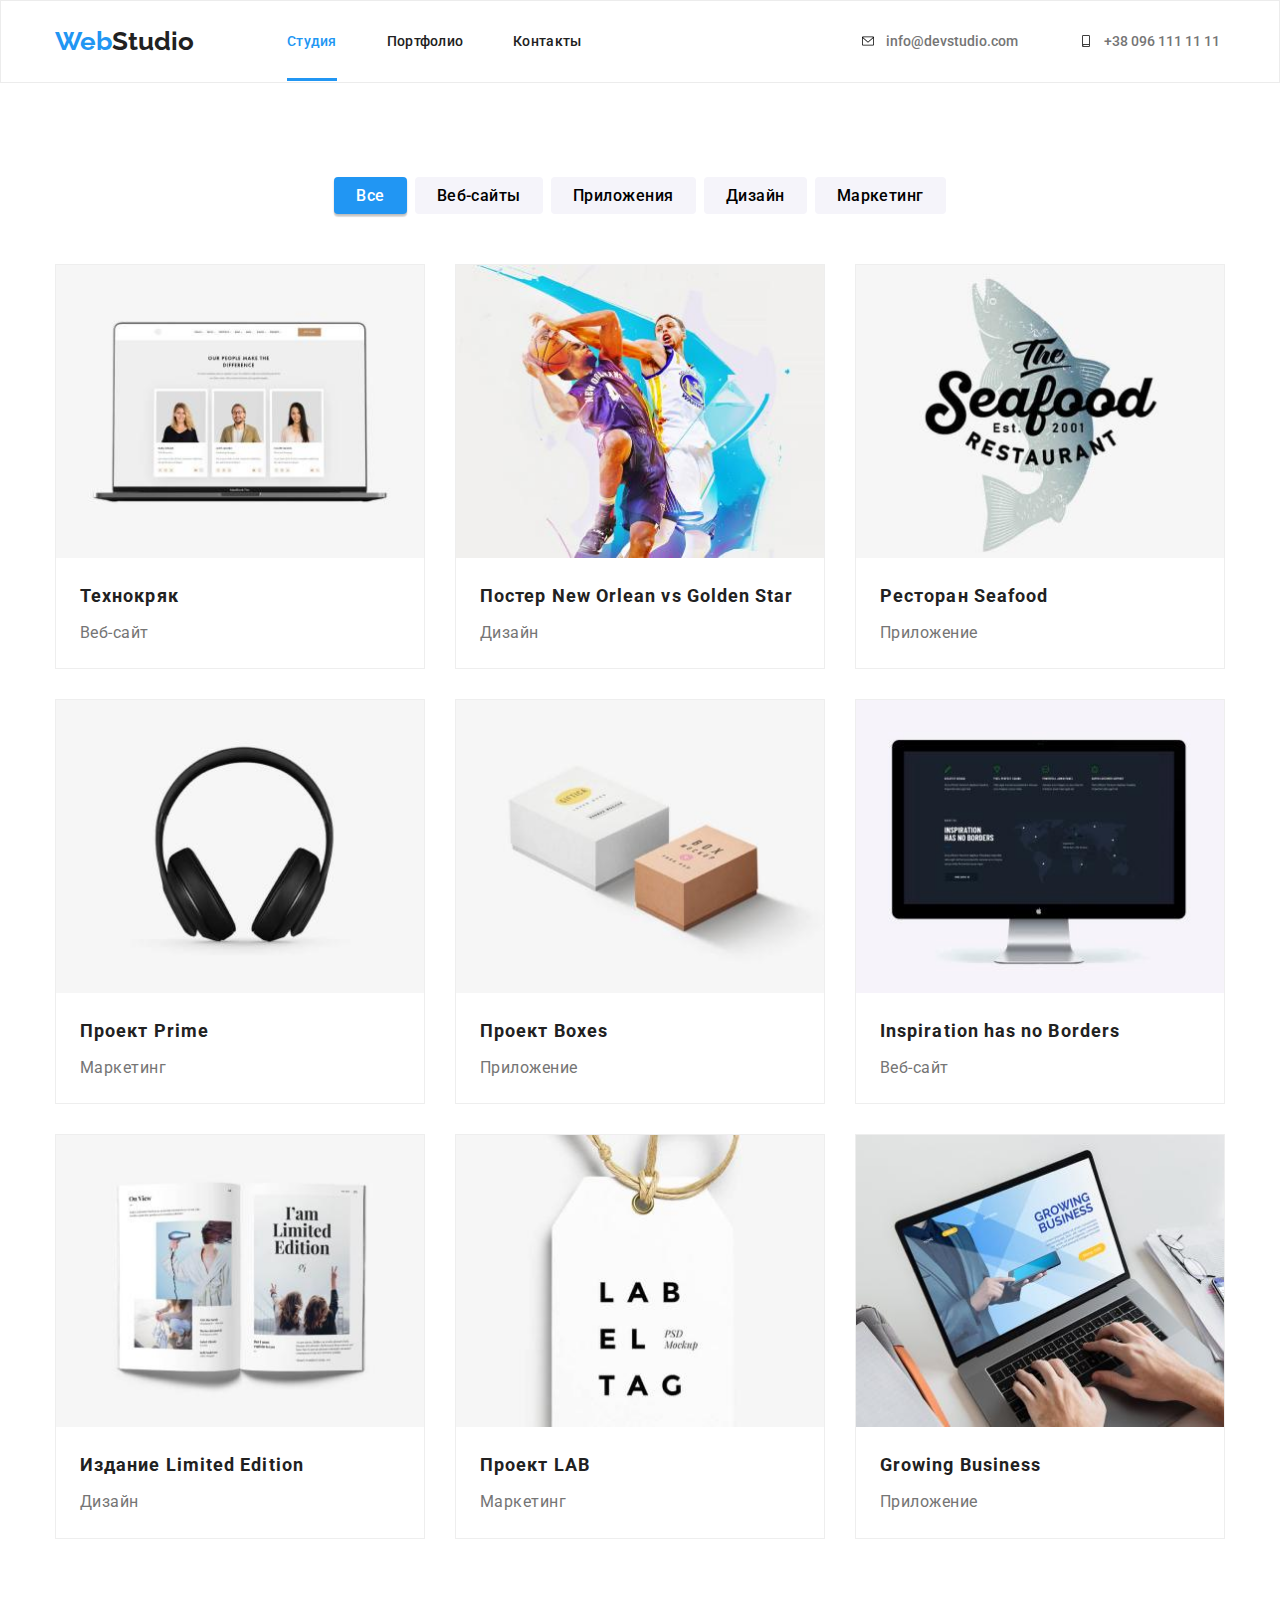
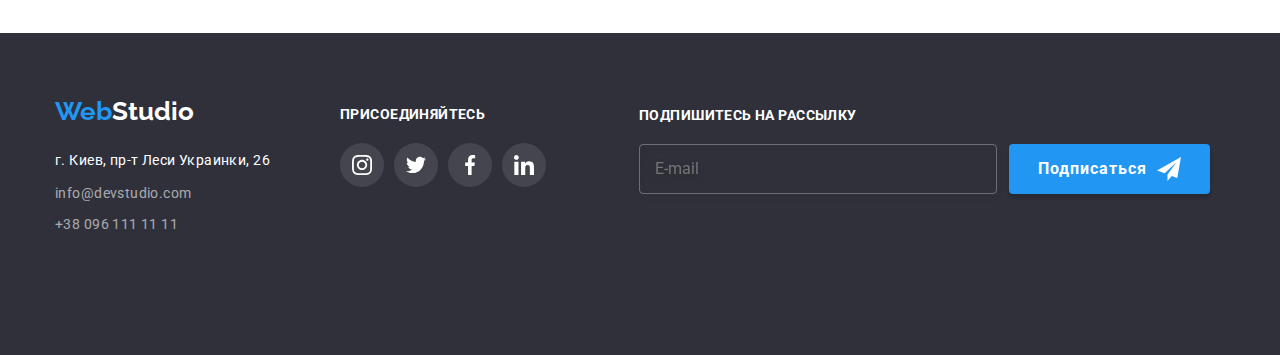
==== commit c900b987: "чудесный адаптив" ====
--- a/portfolio.html
+++ b/portfolio.html
@@ -17,48 +17,125 @@
   <body>
     <header class="header">
       <div class="container header-container">
+        <a href="index.html" class="logo"
+          ><span class="logo__text">Web</span>Studio
+        </a>
+        <button
+          class="menu-toggle js-open-menu"
+          type="button"
+          aria-expanded="false"
+          aria-controls="mobile-menu"
+        >
+          <svg
+            width="40"
+            height="40"
+            aria-label="Переключатель мобильного меню"
+          >
+            <use
+              class="menu__icon--close"
+              href="images/sprite.svg#mobile-menu"
+            ></use>
+          </svg>
+        </button>
         <nav class="nav-bar">
-          <a href="index.html" class="logo"
-            ><span class="logo__text">Web</span>Studio
-          </a>
           <ul class="nav-list">
             <li class="nav-list__item">
-              <a href="index.html" class="nav-list__link">Студия</a>
+              <a href="#" class="nav-list__link nav-list__link--active"
+                >Студия</a
+              >
             </li>
             <li class="nav-list__item">
-              <a href="#" class="nav-list__link nav-list__link--active"
-                >Портфолио</a
-              >
+              <a href="portfolio.html" class="nav-list__link">Портфолио</a>
             </li>
             <li class="nav-list__item">
               <a href="#" class="nav-list__link">Контакты</a>
             </li>
           </ul>
+
+          <ul class="header-contacts">
+            <li class="header-contacts__item">
+              <a href="mailto:info@devstudio.com" class="header-contacts__link">
+                <svg class="header-contacts__icon" width="16" height="12">
+                  <use href="./images/sprite.svg#icon-mail"></use>
+                </svg>
+                info@devstudio.com</a
+              >
+            </li>
+
+            <li class="header-contacts__item">
+              <a href="tel:+380961111111" class="header-contacts__link">
+                <svg class="header-contacts__icon" width="16" height="12">
+                  <use href="./images/sprite.svg#icon-smartphone"></use>
+                </svg>
+                +38 096 111 11 11</a
+              >
+            </li>
+          </ul>
         </nav>
-
+      </div>
+    </header>
+
+    <main>
+      <div class="menu-container js-menu-container" id="mobile-menu">
+        <button class="menu-toggle js-close-menu">
+          <svg width="40" height="40">
+            <use
+              class="menu__icon--menu js-close-menu"
+              href="images/sprite.svg#mobile-close"
+            ></use>
+          </svg>
+        </button>
+        
+        <ul class="nav-list--mobile">
+          <li class="nav-list__item--mobile">
+            <a href="#" class="nav-list__link--mobile nav-list__link--active"
+              >Студия</a
+            >
+          </li>
+          <li class="nav-list__item--mobile">
+            <a href="portfolio.html" class="nav-list__link--mobile"
+              >Портфолио</a
+            >
+          </li>
+          <li class="nav-list__item--mobile">
+            <a href="#" class="nav-list__link--mobile">Контакты</a>
+          </li>
+        </ul>
+<div class="contact-wrap--mobile">
         <ul class="header-contacts">
-          <li class="header-contacts__item">
-            <a href="mailto:info@devstudio.com" class="header-contacts__link">
-              <svg class="header-contacts__icon" width="16" height="12">
-                <use href="./images/sprite.svg#icon-mail"></use>
-              </svg>
+          <li class="header-contacts__item--mobile">
+            <a href="tel:+380961111111" class="header-contacts__link--mobile tel">
+              +38 096 111 11 11</a
+            >
+          </li>
+
+          <li class="header-contacts__item--mobile">
+            <a
+              href="mailto:info@devstudio.com"
+              class="header-contacts__link--mobile mail"
+            >
               info@devstudio.com</a
             >
           </li>
-
-          <li class="header-contacts__item">
-            <a href="tel:+380961111111" class="header-contacts__link">
-              <svg class="header-contacts__icon" width="16" height="12">
-                <use href="./images/sprite.svg#icon-smartphone"></use>
-              </svg>
-              +38 096 111 11 11</a
-            >
+        </ul>
+
+        <ul class="header-social--mobile">
+          <li class="header-social__item--mobile">
+            <a href="">Instagram</a>
+          </li>
+          <li class="header-social__item--mobile">
+            <a href="">Twitter</a>
+          </li>
+          <li class="header-social__item--mobile">
+            <a href="">Facebook</a>
+          </li>
+          <li class="header-social__item--mobile">
+            <a href="">LinkedIn</a>
           </li>
         </ul>
       </div>
-    </header>
-
-    <main>
+    
+      </div>
       <h1 class="visually-hidden">Портфолио работ</h1>
       <section class="section">
         <div class="container">
@@ -426,5 +503,6 @@
         </div>
       </div>
     </footer>
+    <script src="js/mobile-menu.js"></script>
   </body>
 </html>
--- a/css/main.min.css
+++ b/css/main.min.css
@@ -1,3 +1,3 @@
 *,::before,::after{-webkit-box-sizing:border-box;box-sizing:border-box}html{line-height:1.15;-webkit-text-size-adjust:100%;-moz-tab-size:4;-o-tab-size:4;tab-size:4}body{margin:0;font-family:system-ui,-apple-system,"Segoe UI",Roboto,Helvetica,Arial,sans-serif,"Apple Color Emoji","Segoe UI Emoji"}hr{height:0;color:inherit}abbr[title]{-webkit-text-decoration:underline dotted;text-decoration:underline dotted}b,strong{font-weight:bolder}code,kbd,samp,pre{font-family:ui-monospace, SFMono-Regular, Consolas, "Liberation Mono", Menlo,- monospace;font-size:1em}small{font-size:80%}sub,sup{font-size:75%;line-height:0;position:relative;vertical-align:baseline}sub{bottom:-0.25em}sup{top:-0.5em}table{text-indent:0;border-color:inherit}button,input,optgroup,select,textarea{font-family:inherit;font-size:100%;line-height:1.15;margin:0}button,select{text-transform:none}button,[type="button"],[type="reset"],[type="submit"]{-webkit-appearance:button}::-moz-focus-inner{border-style:none;padding:0}:-moz-focusring{outline:1px dotted ButtonText}:-moz-ui-invalid{box-shadow:none}legend{padding:0}progress{vertical-align:baseline}::-webkit-inner-spin-button,::-webkit-outer-spin-button{height:auto}[type="search"]{-webkit-appearance:textfield;outline-offset:-2px}::-webkit-search-decoration{-webkit-appearance:none}::-webkit-file-upload-button{-webkit-appearance:button;font:inherit}summary{display:list-item}h1,h2,h3,h4,h5,h6,p{margin:0}body{font-family:'Roboto', sans-serif;color:#212121;background-color:#fff}a{text-decoration:none;color:var(--text-color)}ul{list-style:none;padding:0;margin:0}img{display:block;width:100%;height:auto}textarea{resize:none}.visually-hidden{position:absolute;width:1px;height:1px;margin:-1px;padding:0;overflow:hidden;border:0;clip:rect(0 0 0 0)}.container{margin-left:auto;margin-right:auto;padding:0 15px}@media screen and (min-width: 480px){.container{width:480px}}@media screen and (min-width: 768px){.container{width:768px}}@media screen and (min-width: 1200px){.container{width:1200px}}.section{padding-top:94px;padding-bottom:94px}.header{background-color:#fff;border:1px solid #ececec;position:relative}.header-container{padding:0 15px;display:-webkit-box;display:-ms-flexbox;display:flex;-webkit-box-align:center;-ms-flex-align:center;align-items:center}@media (max-width: 767px){.header-container{padding:15px}}.footer{background-color:#2f303a;padding:60px 0}.backdrop{position:fixed;top:0;left:0;width:100%;height:100%;background-color:rgba(0,0,0,0.2);opacity:1;-webkit-transition:opacity 250ms cubic-bezier(0.4, 0, 0.2, 1);transition:opacity 250ms cubic-bezier(0.4, 0, 0.2, 1)}.modal{min-height:581px;min-width:520px;background-color:#fff;position:absolute;top:50%;left:50%;padding:40px;-webkit-transform:scale(1) translate(-50%, -50%);transform:scale(1) translate(-50%, -50%);-webkit-transition:-webkit-transform 250ms cubic-bezier(0.4, 0, 0.2, 1);transition:-webkit-transform 250ms cubic-bezier(0.4, 0, 0.2, 1);transition:transform 250ms cubic-bezier(0.4, 0, 0.2, 1);transition:transform 250ms cubic-bezier(0.4, 0, 0.2, 1), -webkit-transform 250ms cubic-bezier(0.4, 0, 0.2, 1);border-radius:4px;border:1px solid rgba(0,0,0,0.1);-webkit-box-shadow:0px 1px 3px rgba(0,0,0,0.12),0px 1px 1px rgba(0,0,0,0.14),0px 2px 1px rgba(0,0,0,0.2);box-shadow:0px 1px 3px rgba(0,0,0,0.12),0px 1px 1px rgba(0,0,0,0.14),0px 2px 1px rgba(0,0,0,0.2)}.backdrop.is-hidden{opacity:0;pointer-events:none}.backdrop.is-hidden .modal{-webkit-transform:scale(0.9) translate(-50%, -50%);transform:scale(0.9) translate(-50%, -50%)}.modal__close-btn{width:30px;height:30px;border-radius:50%;position:absolute;top:8px;right:8px;background:transparent;border:1px solid rgba(0,0,0,0.1);cursor:pointer;padding:5px;-webkit-transition:fill 250ms cubic-bezier(0.4, 0, 0.2, 1);transition:fill 250ms cubic-bezier(0.4, 0, 0.2, 1)}.modal__close-btn:hover{fill:#2196f3}.modal__title{font-weight:bold;font-size:20px;line-height:1.2;text-align:center;letter-spacing:0.03em;margin-bottom:12px}.modal-form__field{position:relative;-webkit-transition:fill 250ms cubic-bezier(0.4, 0, 0.2, 1);transition:fill 250ms cubic-bezier(0.4, 0, 0.2, 1)}.modal-form__field:focus-within{fill:#2196f3}.modal-form__field+.modal-form__field{margin-top:10px}.modal-form__input{display:block;padding:11px 12px;padding-left:42px;border:1px solid rgba(33,33,33,0.2);-webkit-box-sizing:border-box;box-sizing:border-box;border-radius:4px;width:100%;margin-top:4px;border-color:rgba(33,33,33,0.2);outline:none;-webkit-transition:border-color 250ms cubic-bezier(0.4, 0, 0.2, 1);transition:border-color 250ms cubic-bezier(0.4, 0, 0.2, 1)}.modal-form__field:focus-within .modal-form__input{border-color:#2196f3}.modal-form__icon{position:absolute;top:55%;left:12px}.modal-form__label{font-size:12px;line-height:1.7;letter-spacing:0.01em;color:#757575}.modal-form__checkbox-input{-webkit-appearance:none;-moz-appearance:none;appearance:none;position:absolute}.modal-form__checkbox{display:-webkit-box;display:-ms-flexbox;display:flex;-webkit-box-align:center;-ms-flex-align:center;align-items:center;margin-top:20px;font-size:14px;line-height:1.7;letter-spacing:0.03em;color:#757575}.modal-form__checkbox-icon{display:inline-block;width:16px;height:15px;border:2px solid #212121;border-radius:2px;margin-right:7px;-webkit-transition:-webkit-transform 250ms cubic-bezier(0.4, 0, 0.2, 1);transition:-webkit-transform 250ms cubic-bezier(0.4, 0, 0.2, 1);transition:transform 250ms cubic-bezier(0.4, 0, 0.2, 1);transition:transform 250ms cubic-bezier(0.4, 0, 0.2, 1), -webkit-transform 250ms cubic-bezier(0.4, 0, 0.2, 1)}.modal-form__checkbox-input:checked+.modal-form__checkbox-icon{background-color:#2196f3;border:transparent;background-image:url(../images/modal-check.svg);background-origin:border-box;-webkit-transform:scale(1.2);transform:scale(1.2)}.modal-form__btn{background-color:#2196f3;-webkit-box-shadow:0px 4px 4px rgba(0,0,0,0.15);box-shadow:0px 4px 4px rgba(0,0,0,0.15);border-radius:4px;border:none;cursor:pointer;font-weight:bold;font-size:16px;line-height:1.9;text-align:center;letter-spacing:0.06em;color:#fff;padding:10px 55px;display:-webkit-box;display:-ms-flexbox;display:flex;-webkit-box-pack:center;-ms-flex-pack:center;justify-content:center;-webkit-transition:background-color 250ms cubic-bezier(0.4, 0, 0.2, 1);transition:background-color 250ms cubic-bezier(0.4, 0, 0.2, 1)}.modal-form__btn:hover{background-color:#188ce8}.modal-form__btn-wrap{display:-webkit-box;display:-ms-flexbox;display:flex;-webkit-box-pack:center;-ms-flex-pack:center;justify-content:center;margin-top:30px}.modal-form__link{text-decoration:underline;color:#2196f3;display:inline-block;margin-left:4px}.modal-form__input--textarea{padding-left:16px}.logo{font-family:"Raleway", sans-serif;font-weight:700;font-size:26px;line-height:1.4}.logo__text{color:#2196f3}.footer-logo{color:#fff;margin-bottom:20px;display:block}@media screen and (max-width: 767px){.footer-logo{text-align:center}}.header{background-color:#fff;border:1px solid #ececec;position:relative}.nav-list{display:-webkit-box;display:-ms-flexbox;display:flex;margin-left:93px}.nav-list__item{position:relative;margin-right:50px}.nav-list__item:last-child{margin-right:0}.menu-toggle{border:none;background:transparent;min-height:40px;min-width:40px;display:-webkit-box;display:-ms-flexbox;display:flex;-webkit-box-align:center;-ms-flex-align:center;align-items:center;-webkit-box-pack:center;-ms-flex-pack:center;justify-content:center;position:absolute;top:12px;right:12px;margin:0;padding:0;cursor:pointer;border:none;border-radius:50%;outline:none}@media (min-width: 768px){.menu-toggle{display:none}}@media (min-width: 768px){.menu-toggle{display:none}}.menu-toggle .menu__icon--close{display:none}.menu-toggle.js-open-menu .menu__icon--close{display:block}.nav-list__link{padding-top:32px;padding-bottom:32px;display:block}.nav-list__link--active{color:#2196f3}.nav-list__link--active::after{content:'';height:3px;background-color:#2196f3;position:absolute;bottom:0;left:0;width:100%}.nav-bar{display:-webkit-box;display:-ms-flexbox;display:flex;-webkit-box-align:center;-ms-flex-align:center;align-items:center}@media (max-width: 767px){.nav-bar{display:none}}@media (min-width: 1200px){.nav-bar{display:contents;-webkit-box-pack:justify;-ms-flex-pack:justify;justify-content:space-between}}.nav-list__link{font-weight:500;font-size:14px;line-height:1.1;letter-spacing:0.02em;-webkit-transition:color 250ms cubic-bezier(0.4, 0, 0.2, 1);transition:color 250ms cubic-bezier(0.4, 0, 0.2, 1)}.nav-list__link:hover,.nav-list__link:focus{color:#2196f3}.menu-container{text-align:center;background-color:#fff;width:100vw;height:100vh;z-index:999}.menu-container{position:fixed;top:0;left:0;width:100vw;height:100vh;padding:32px;background-color:#fff;z-index:999;-webkit-transform:translateX(100%);transform:translateX(100%);-webkit-transition:-webkit-transform 250ms ease-in-out;transition:-webkit-transform 250ms ease-in-out;transition:transform 250ms ease-in-out;transition:transform 250ms ease-in-out, -webkit-transform 250ms ease-in-out}.menu-container.is-open{-webkit-transform:translateX(0);transform:translateX(0)}.menu-container .menu-toggle{position:absolute;top:16px;right:16px;color:#fff}.header-contacts{display:-webkit-box;display:-ms-flexbox;display:flex;margin-left:auto}@media screen and (min-width: 768px) and (max-width: 1199px){.header-contacts{margin-left:80px;-webkit-box-orient:vertical;-webkit-box-direction:normal;-ms-flex-direction:column;flex-direction:column}}.header-contacts__link{padding:5px;display:-webkit-box;display:-ms-flexbox;display:flex;-webkit-box-align:center;-ms-flex-align:center;align-items:center}@media screen and (min-width: 1200px){.header-contacts__link{padding-top:32px;padding-bottom:32px}}.header-contacts__item{margin-right:50px}.header-contacts__item:last-child{margin-right:0}.header-contacts__icon{margin-right:10px}.header-contacts__link{font-weight:500;font-size:14px;line-height:1.2;color:#757575;-webkit-transition:fill 250ms cubic-bezier(0.4, 0, 0.2, 1),color 250ms cubic-bezier(0.4, 0, 0.2, 1);transition:fill 250ms cubic-bezier(0.4, 0, 0.2, 1),color 250ms cubic-bezier(0.4, 0, 0.2, 1)}.header-contacts__link:hover,.header-contacts__link:focus{color:#2196f3;fill:#2196f3}.main-screen{background-color:#2f303a;background-image:-webkit-gradient(linear, left top, left bottom, from(rgba(47,48,58,0.4)), to(rgba(47,48,58,0.4))),url(../images/main-bg.jpg);background-image:linear-gradient(rgba(47,48,58,0.4), rgba(47,48,58,0.4)),url(../images/main-bg.jpg);background-repeat:no-repeat;background-size:cover;padding:200px 0;max-width:1600px;margin:0 auto}.main-screen__title{font-weight:900;font-size:44px;line-height:1.4;text-align:center;letter-spacing:0.06em;text-transform:uppercase;color:#fff;margin:0;display:block}.btn-order{background-color:#2196f3;color:#fff;font-family:"Roboto", sans-serif;font-weight:700;font-size:16px;line-height:1.9;text-align:center;cursor:pointer;width:200px;display:block;margin:30px auto 0 auto;padding:10px 0;-webkit-box-shadow:0px 4px 4px rgba(0,0,0,0.15);box-shadow:0px 4px 4px rgba(0,0,0,0.15);border-radius:4px;border:none;-webkit-transition:background-color 250ms cubic-bezier(0.4, 0, 0.2, 1);transition:background-color 250ms cubic-bezier(0.4, 0, 0.2, 1)}.btn-order:hover,.btn-order:focus{background-color:#188ce8}.benefits{display:block}@media screen and (min-width: 768px){.benefits{display:-webkit-box;display:-ms-flexbox;display:flex;-ms-flex-wrap:wrap;flex-wrap:wrap;margin:-15px}}@media screen and (min-width: 1200px){.benefits{display:-webkit-box;display:-ms-flexbox;display:flex;-ms-flex-wrap:wrap;flex-wrap:wrap;margin-left:-30px;margin-top:-30px}}@media screen and (min-width: 768px){.benefits__box{margin:15px;width:calc((100% - 2 * 30px) / 2)}}@media screen and (max-width: 767px){.benefits__box:not(:last-child){margin-bottom:30px}}@media screen and (min-width: 1200px){.benefits__box{-ms-flex-preferred-size:calc(100% / 4 - 30px);flex-basis:calc(100% / 4 - 30px);margin-top:30px}}.benefits__svg{display:-webkit-box;display:-ms-flexbox;display:flex;-webkit-box-pack:center;-ms-flex-pack:center;justify-content:center;-webkit-box-align:center;-ms-flex-align:center;align-items:center;background-color:#f5f4fa;padding:25px 100px;margin-bottom:30px}.benefits__title{font-weight:700;font-size:14px;line-height:1.1;letter-spacing:0.03em;text-transform:uppercase;color:#212121;margin-bottom:10px}.benefits__descr{font-size:14px;line-height:1.7;letter-spacing:0.03em;color:#757575}.services{padding-top:0}@media screen and (max-width: 1199px){.services{display:none}}.section-title{font-weight:700;font-size:36px;line-height:1.2;text-align:center;letter-spacing:0.03em;color:var(--text-color);margin-bottom:50px}.services-list__item{display:inline-block}.services-list{display:-webkit-box;display:-ms-flexbox;display:flex;-ms-flex-wrap:wrap;flex-wrap:wrap;margin-left:-30px;margin-top:-30px}.services-list__item{-ms-flex-preferred-size:calc(100% / 3 - 30px);flex-basis:calc(100% / 3 - 30px);margin-left:30px;margin-top:30px}.services-list__item{position:relative}.services-list__overlay{position:absolute;left:0;bottom:0;width:100%;padding:27px 82px;background-color:rgba(47,48,58,0.8);font-weight:700;font-size:14px;line-height:1.1;text-align:center;letter-spacing:0.03em;text-transform:uppercase;color:#fff}.our-team{background-color:#f5f4fa}.team{display:block}@media screen and (min-width: 768px){.team{display:-webkit-box;display:-ms-flexbox;display:flex;-ms-flex-wrap:wrap;flex-wrap:wrap;margin-left:-30px;margin-top:-30px}}.team__item{-webkit-box-shadow:0px 1px 3px rgba(0,0,0,0.12),0px 1px 1px rgba(0,0,0,0.14),0px 2px 1px rgba(0,0,0,0.2);box-shadow:0px 1px 3px rgba(0,0,0,0.12),0px 1px 1px rgba(0,0,0,0.14),0px 2px 1px rgba(0,0,0,0.2);border-radius:0px 0px 4px 4px;text-align:center;background-color:#fff}@media screen and (min-width: 768px){.team__item{margin:15px;width:calc((100% - 2 * 30px) / 2)}}@media screen and (max-width: 767px){.team__item:not(:last-child){margin-bottom:30px}}@media screen and (min-width: 1200px){.team__item{-ms-flex-preferred-size:calc(100% / 4 - 30px);flex-basis:calc(100% / 4 - 30px);margin-top:30px}}.team-content{padding:30px 0}.team-content__name{font-weight:500;font-size:16px;line-height:1.2;letter-spacing:0.03em;color:#212121;display:block;margin-bottom:10px}.team-content__descr{font-size:16px;line-height:1.2;letter-spacing:0.03em;color:#757575}.team-social{display:-webkit-box;display:-ms-flexbox;display:flex;-webkit-box-pack:center;-ms-flex-pack:center;justify-content:center;margin-top:16px}.team-social__link{margin-right:10px;display:-webkit-box;display:-ms-flexbox;display:flex;width:44px;height:44px;-webkit-box-align:center;-ms-flex-align:center;align-items:center;-webkit-box-pack:center;-ms-flex-pack:center;justify-content:center;color:#fff;border-radius:50%;-webkit-transition:background-color 250ms cubic-bezier(0.4, 0, 0.2, 1);transition:background-color 250ms cubic-bezier(0.4, 0, 0.2, 1)}.team-social__link:last-child{margin-right:0}.team-social__link:hover{background-color:#2196f3;fill:#fff}.team-social__icon{fill:#ccc}.team-social__link:hover .team-social__icon{fill:#fff}.clients-list{display:-webkit-box;display:-ms-flexbox;display:flex;-webkit-box-pack:center;-ms-flex-pack:center;justify-content:center;-ms-flex-wrap:wrap;flex-wrap:wrap;margin:-15px}@media screen and (max-width: 1199px){.clients-list{margin-left:-30px;margin-top:-30px}}@media screen and (min-width: 1200px){.clients-list{-webkit-box-pack:justify;-ms-flex-pack:justify;justify-content:space-between;-webkit-box-align:center;-ms-flex-align:center;align-items:center}}@media screen and (max-width: 767px){.clients-list__item{margin:15px;-ms-flex-preferred-size:calc((100% - 2 * 30px) / 2);flex-basis:calc((100% - 2 * 30px) / 2)}}@media screen and (max-width: 1199px){.clients-list__item{margin:15px;-ms-flex-preferred-size:calc((100% - 6 * 20px) / 3);flex-basis:calc((100% - 6 * 20px) / 3)}}.clients-list__link{border:1px solid #afb1b8;display:-webkit-box;display:-ms-flexbox;display:flex;-webkit-box-pack:center;-ms-flex-pack:center;justify-content:center;border-radius:4px;padding:16px 32px;-webkit-transition:border 250ms cubic-bezier(0.4, 0, 0.2, 1);transition:border 250ms cubic-bezier(0.4, 0, 0.2, 1)}.clients-list__link:hover{border:1px solid #2196f3}.clients-list__icon{fill:#afb1b8;-webkit-transition:fill 250ms cubic-bezier(0.4, 0, 0.2, 1);transition:fill 250ms cubic-bezier(0.4, 0, 0.2, 1)}.clients-list__link:hover .clients-list__icon{fill:#2196f3}.footer-adress__item{display:block;margin-bottom:10px;font-size:14px;line-height:1.7;letter-spacing:0.03em;color:#fff;font-style:normal}.footer-adress__item:last-child{margin-bottom:0}@media screen and (max-width: 767px){.footer-adress__item{text-align:center}}@media screen and (max-width: 767px){.footer-adress{text-align:center}}.footer-contacts__link{font-weight:normal;color:rgba(255,255,255,0.6);line-height:1.5;font-size:14px;letter-spacing:0.03em;font-style:normal;-webkit-transition:color 250ms cubic-bezier(0.4, 0, 0.2, 1);transition:color 250ms cubic-bezier(0.4, 0, 0.2, 1)}.footer-contacts__link:hover{color:#2196f3}.footer-contact-box{margin-bottom:60px}@media screen and (min-width: 768px) and (max-width: 1199px){.footer-contact-box{display:inline-block;margin-right:165px}}@media screen and (min-width: 1200px){.footer-contact-box{margin-right:70px}}.footer-contacts__item{margin-bottom:10px}.footer-contacts__item:last-child{margin-bottom:0}.footer-contacts{display:block}.footer-container{display:-webkit-box;display:-ms-flexbox;display:flex}@media screen and (max-width: 767px){.footer-container{display:block}}@media screen and (max-width: 1199px){.footer-container{display:-webkit-box;display:-ms-flexbox;display:flex;-webkit-box-orient:vertical;-webkit-box-direction:normal;-ms-flex-direction:column;flex-direction:column}}@media screen and (min-width: 1200px){.footer-container{display:-webkit-box;display:-ms-flexbox;display:flex;-webkit-box-align:baseline;-ms-flex-align:baseline;align-items:baseline}}.footer-social-box{margin-top:12px;margin-bottom:60px}@media screen and (max-width: 767px){.footer-social-box{text-align:center}}@media screen and (min-width: 768px) and (max-width: 1199px){.footer-social-box{display:inline-block}}@media screen and (min-width: 1200px){.footer-social-box{margin-right:93px}}.footer-social-box__title{font-weight:700;font-size:14px;line-height:1.2;letter-spacing:0.03em;text-transform:uppercase;color:#fff;text-align:center;display:inline-block;margin-bottom:20px}.footer-link{background-color:rgba(255,255,255,0.1);border-radius:50%}.footer-icon-box{margin-top:0;display:-webkit-box;display:-ms-flexbox;display:flex;-webkit-box-pack:center;-ms-flex-pack:center;justify-content:center}.footer-social__icon{fill:#fff}.footer-mailing{text-align:center}@media screen and (max-width: 1199px) and (min-width: 768px){.footer-mailing{display:block;margin-left:auto;margin-right:auto}}@media screen and (min-width: 1200px){.footer-mailing{text-align:left}}.footer-input{padding:15px;width:358px;border:1px solid rgba(255,255,255,0.3);-webkit-box-sizing:border-box;box-sizing:border-box;-webkit-filter:drop-shadow(0px 4px 4px rgba(0,0,0,0.15));filter:drop-shadow(0px 4px 4px rgba(0,0,0,0.15));border-radius:4px;background:transparent;color:#fff}@media screen and (min-width: 1200px){.footer-input{margin-right:12px}}.mailing-btn{border:none;color:#fff;background-color:#2196f3;display:-webkit-box;display:-ms-flexbox;display:flex;-webkit-box-align:center;-ms-flex-align:center;align-items:center;padding:10px 29px;cursor:pointer;margin-left:auto;margin-right:auto;margin-top:20px;-webkit-transition:background-color 250ms cubic-bezier(0.4, 0, 0.2, 1);transition:background-color 250ms cubic-bezier(0.4, 0, 0.2, 1);-webkit-box-shadow:0px 4px 4px rgba(0,0,0,0.15);box-shadow:0px 4px 4px rgba(0,0,0,0.15);border-radius:4px}.mailing-btn:hover{background-color:#188ce8}@media screen and (min-width: 1200px){.mailing-btn{margin-top:0}}.mailing-btn__icon{fill:#fff}.mailing-btn__text{font-weight:700;font-size:16px;line-height:1.9;letter-spacing:0.06em;margin-right:10px}.mailing-form{display:block;margin-right:12px}@media screen and (min-width: 1200px){.mailing-form{display:-webkit-box;display:-ms-flexbox;display:flex;-webkit-box-align:center;-ms-flex-align:center;align-items:center}}@media screen and (max-width: 1200px) and (min-width: 768px){.footer-contacts__wrap{display:-webkit-box;display:-ms-flexbox;display:flex;-ms-flex-pack:distribute;justify-content:space-around;margin-right:auto;margin-left:auto}}@media screen and (min-width: 1200px){.footer-contacts__wrap{display:-webkit-inline-box}}.portfolio-filter{display:-webkit-box;display:-ms-flexbox;display:flex;-webkit-box-pack:center;-ms-flex-pack:center;justify-content:center;margin-bottom:50px}.portfolio-filter__item{margin-right:8px}.portfolio-filter__item:last-child{margin-right:0}.portfolio-filter__btn{font-weight:500;font-size:16px;line-height:1.6;text-align:center;letter-spacing:0.03em;font-family:"Roboto", sans-serif;background-color:#f5f4fa;border:none;padding:6px 22px;border-radius:4px;-webkit-transition:background-color 250ms cubic-bezier(0.4, 0, 0.2, 1),color 250ms cubic-bezier(0.4, 0, 0.2, 1),-webkit-box-shadow 250ms cubic-bezier(0.4, 0, 0.2, 1);transition:background-color 250ms cubic-bezier(0.4, 0, 0.2, 1),color 250ms cubic-bezier(0.4, 0, 0.2, 1),-webkit-box-shadow 250ms cubic-bezier(0.4, 0, 0.2, 1);transition:background-color 250ms cubic-bezier(0.4, 0, 0.2, 1),color 250ms cubic-bezier(0.4, 0, 0.2, 1),box-shadow 250ms cubic-bezier(0.4, 0, 0.2, 1);transition:background-color 250ms cubic-bezier(0.4, 0, 0.2, 1),color 250ms cubic-bezier(0.4, 0, 0.2, 1),box-shadow 250ms cubic-bezier(0.4, 0, 0.2, 1),-webkit-box-shadow 250ms cubic-bezier(0.4, 0, 0.2, 1)}.portfolio-filter__btn:hover,.portfolio-filter__btn:focus{background-color:#2196f3;color:#fff;cursor:pointer;color:#fff;-webkit-box-shadow:0px 3px 1px rgba(0,0,0,0.1),0px 1px 2px rgba(0,0,0,0.08),0px 2px 2px rgba(0,0,0,0.12);box-shadow:0px 3px 1px rgba(0,0,0,0.1),0px 1px 2px rgba(0,0,0,0.08),0px 2px 2px rgba(0,0,0,0.12)}.portfolio-filter__btn--active{background-color:#2196f3;color:#fff;-webkit-box-shadow:0px 3px 1px rgba(0,0,0,0.1),0px 1px 2px rgba(0,0,0,0.08),0px 2px 2px rgba(0,0,0,0.12);box-shadow:0px 3px 1px rgba(0,0,0,0.1),0px 1px 2px rgba(0,0,0,0.08),0px 2px 2px rgba(0,0,0,0.12)}.portfolio-works{display:-webkit-box;display:-ms-flexbox;display:flex;-ms-flex-wrap:wrap;flex-wrap:wrap;margin-left:-30px;margin-top:-30px}.portfolio-works__item{-ms-flex-preferred-size:calc(100% / 3 - 30px);flex-basis:calc(100% / 3 - 30px);margin-left:30px;margin-top:30px;border:1px solid #eee}.card__title{font-weight:700;font-size:18px;line-height:2;letter-spacing:0.06em;color:#212121;margin-bottom:4px}.card:hover .card__title{text-shadow:0px 4px 4px rgba(0,0,0,0.25)}.card__descr{font-size:16px;line-height:1.9;letter-spacing:0.03em;color:#757575}.card{display:block}.card:hover{-webkit-box-shadow:0px 1px 1px rgba(0,0,0,0.12),0px 4px 4px rgba(0,0,0,0.06),1px 4px 6px rgba(0,0,0,0.16);box-shadow:0px 1px 1px rgba(0,0,0,0.12),0px 4px 4px rgba(0,0,0,0.06),1px 4px 6px rgba(0,0,0,0.16)}.card__image-thumb{position:relative;display:-webkit-box;display:-ms-flexbox;display:flex;-webkit-box-pack:center;-ms-flex-pack:center;justify-content:center;-webkit-box-align:center;-ms-flex-align:center;align-items:center;overflow:hidden}.card__overlay{background-color:rgba(33,150,243,0.8);width:100%;height:100%;position:absolute;top:0;left:0;opacity:0;-webkit-transform:translateY(100%);transform:translateY(100%);-webkit-transition:all 250ms cubic-bezier(0.4, 0, 0.2, 1);transition:all 250ms cubic-bezier(0.4, 0, 0.2, 1);display:-webkit-box;display:-ms-flexbox;display:flex;-webkit-box-align:center;-ms-flex-align:center;align-items:center;-webkit-box-pack:center;-ms-flex-pack:center;justify-content:center}.card:hover .card__overlay{-webkit-transform:translateY(0);transform:translateY(0)}.card__content{padding:20px 24px}.card__content-overlay{position:absolute;font-size:18px;line-height:1.6;letter-spacing:0.03em;color:#fff;width:332px;opacity:0}.card__text{width:332px}.card:hover .card__content-overlay{opacity:1}.card:hover .card__overlay{opacity:1}
+ monospace;font-size:1em}small{font-size:80%}sub,sup{font-size:75%;line-height:0;position:relative;vertical-align:baseline}sub{bottom:-0.25em}sup{top:-0.5em}table{text-indent:0;border-color:inherit}button,input,optgroup,select,textarea{font-family:inherit;font-size:100%;line-height:1.15;margin:0}button,select{text-transform:none}button,[type="button"],[type="reset"],[type="submit"]{-webkit-appearance:button}::-moz-focus-inner{border-style:none;padding:0}:-moz-focusring{outline:1px dotted ButtonText}:-moz-ui-invalid{box-shadow:none}legend{padding:0}progress{vertical-align:baseline}::-webkit-inner-spin-button,::-webkit-outer-spin-button{height:auto}[type="search"]{-webkit-appearance:textfield;outline-offset:-2px}::-webkit-search-decoration{-webkit-appearance:none}::-webkit-file-upload-button{-webkit-appearance:button;font:inherit}summary{display:list-item}h1,h2,h3,h4,h5,h6,p{margin:0}body{font-family:'Roboto', sans-serif;color:#212121;background-color:#fff}a{text-decoration:none;color:var(--text-color)}ul{list-style:none;padding:0;margin:0}img{display:block;width:100%;height:auto}textarea{resize:none}.visually-hidden{position:absolute;width:1px;height:1px;margin:-1px;padding:0;overflow:hidden;border:0;clip:rect(0 0 0 0)}.container{margin-left:auto;margin-right:auto;padding:0 15px}@media screen and (min-width: 480px){.container{width:480px}}@media screen and (min-width: 768px){.container{width:768px}}@media screen and (min-width: 1200px){.container{width:1200px}}.section{padding-top:94px;padding-bottom:94px}.header{background-color:#fff;border:1px solid #ececec;position:relative}.header-container{padding:0 15px;display:-webkit-box;display:-ms-flexbox;display:flex;-webkit-box-align:center;-ms-flex-align:center;align-items:center}@media (max-width: 767px){.header-container{padding:15px}}.footer{background-color:#2f303a;padding:60px 0}.backdrop{position:fixed;top:0;left:0;width:100%;height:100%;background-color:rgba(0,0,0,0.2);opacity:1;-webkit-transition:opacity 250ms cubic-bezier(0.4, 0, 0.2, 1);transition:opacity 250ms cubic-bezier(0.4, 0, 0.2, 1)}.modal{min-height:581px;min-width:520px;background-color:#fff;position:absolute;top:50%;left:50%;padding:40px;-webkit-transform:scale(1) translate(-50%, -50%);transform:scale(1) translate(-50%, -50%);-webkit-transition:-webkit-transform 250ms cubic-bezier(0.4, 0, 0.2, 1);transition:-webkit-transform 250ms cubic-bezier(0.4, 0, 0.2, 1);transition:transform 250ms cubic-bezier(0.4, 0, 0.2, 1);transition:transform 250ms cubic-bezier(0.4, 0, 0.2, 1), -webkit-transform 250ms cubic-bezier(0.4, 0, 0.2, 1);border-radius:4px;border:1px solid rgba(0,0,0,0.1);-webkit-box-shadow:0px 1px 3px rgba(0,0,0,0.12),0px 1px 1px rgba(0,0,0,0.14),0px 2px 1px rgba(0,0,0,0.2);box-shadow:0px 1px 3px rgba(0,0,0,0.12),0px 1px 1px rgba(0,0,0,0.14),0px 2px 1px rgba(0,0,0,0.2)}.backdrop.is-hidden{opacity:0;pointer-events:none}.backdrop.is-hidden .modal{-webkit-transform:scale(0.9) translate(-50%, -50%);transform:scale(0.9) translate(-50%, -50%)}.modal__close-btn{width:30px;height:30px;border-radius:50%;position:absolute;top:8px;right:8px;background:transparent;border:1px solid rgba(0,0,0,0.1);cursor:pointer;padding:5px;-webkit-transition:fill 250ms cubic-bezier(0.4, 0, 0.2, 1);transition:fill 250ms cubic-bezier(0.4, 0, 0.2, 1)}.modal__close-btn:hover{fill:#2196f3}.modal__title{font-weight:bold;font-size:20px;line-height:1.2;text-align:center;letter-spacing:0.03em;margin-bottom:12px}.modal-form__field{position:relative;-webkit-transition:fill 250ms cubic-bezier(0.4, 0, 0.2, 1);transition:fill 250ms cubic-bezier(0.4, 0, 0.2, 1)}.modal-form__field:focus-within{fill:#2196f3}.modal-form__field+.modal-form__field{margin-top:10px}.modal-form__input{display:block;padding:11px 12px;padding-left:42px;border:1px solid rgba(33,33,33,0.2);-webkit-box-sizing:border-box;box-sizing:border-box;border-radius:4px;width:100%;margin-top:4px;border-color:rgba(33,33,33,0.2);outline:none;-webkit-transition:border-color 250ms cubic-bezier(0.4, 0, 0.2, 1);transition:border-color 250ms cubic-bezier(0.4, 0, 0.2, 1)}.modal-form__field:focus-within .modal-form__input{border-color:#2196f3}.modal-form__icon{position:absolute;top:55%;left:12px}.modal-form__label{font-size:12px;line-height:1.7;letter-spacing:0.01em;color:#757575}.modal-form__checkbox-input{-webkit-appearance:none;-moz-appearance:none;appearance:none;position:absolute}.modal-form__checkbox{display:-webkit-box;display:-ms-flexbox;display:flex;-webkit-box-align:center;-ms-flex-align:center;align-items:center;margin-top:20px;font-size:14px;line-height:1.7;letter-spacing:0.03em;color:#757575}.modal-form__checkbox-icon{display:inline-block;width:16px;height:15px;border:2px solid #212121;border-radius:2px;margin-right:7px;-webkit-transition:-webkit-transform 250ms cubic-bezier(0.4, 0, 0.2, 1);transition:-webkit-transform 250ms cubic-bezier(0.4, 0, 0.2, 1);transition:transform 250ms cubic-bezier(0.4, 0, 0.2, 1);transition:transform 250ms cubic-bezier(0.4, 0, 0.2, 1), -webkit-transform 250ms cubic-bezier(0.4, 0, 0.2, 1)}.modal-form__checkbox-input:checked+.modal-form__checkbox-icon{background-color:#2196f3;border:transparent;background-image:url(../images/modal-check.svg);background-origin:border-box;-webkit-transform:scale(1.2);transform:scale(1.2)}.modal-form__btn{background-color:#2196f3;-webkit-box-shadow:0px 4px 4px rgba(0,0,0,0.15);box-shadow:0px 4px 4px rgba(0,0,0,0.15);border-radius:4px;border:none;cursor:pointer;font-weight:bold;font-size:16px;line-height:1.9;text-align:center;letter-spacing:0.06em;color:#fff;padding:10px 55px;display:-webkit-box;display:-ms-flexbox;display:flex;-webkit-box-pack:center;-ms-flex-pack:center;justify-content:center;-webkit-transition:background-color 250ms cubic-bezier(0.4, 0, 0.2, 1);transition:background-color 250ms cubic-bezier(0.4, 0, 0.2, 1)}.modal-form__btn:hover{background-color:#188ce8}.modal-form__btn-wrap{display:-webkit-box;display:-ms-flexbox;display:flex;-webkit-box-pack:center;-ms-flex-pack:center;justify-content:center;margin-top:30px}.modal-form__link{text-decoration:underline;color:#2196f3;display:inline-block;margin-left:4px}.modal-form__input--textarea{padding-left:16px}.logo{font-family:"Raleway", sans-serif;font-weight:700;font-size:26px;line-height:1.4}.logo__text{color:#2196f3}.footer-logo{color:#fff;margin-bottom:20px;display:block}@media screen and (max-width: 767px){.footer-logo{text-align:center}}.header{background-color:#fff;border:1px solid #ececec;position:relative}.nav-list{display:-webkit-box;display:-ms-flexbox;display:flex;margin-left:93px}.nav-list__item{position:relative;margin-right:50px}.nav-list__item:last-child{margin-right:0}.menu-toggle{border:none;background:transparent;min-height:40px;min-width:40px;display:-webkit-box;display:-ms-flexbox;display:flex;-webkit-box-align:center;-ms-flex-align:center;align-items:center;-webkit-box-pack:center;-ms-flex-pack:center;justify-content:center;position:absolute;top:12px;right:12px;margin:0;padding:0;cursor:pointer;border:none;border-radius:50%;outline:none}@media (min-width: 768px){.menu-toggle{display:none}}@media (min-width: 768px){.menu-toggle{display:none}}.menu-toggle .menu__icon--close{display:none}.menu-toggle.js-open-menu .menu__icon--close{display:block}.nav-list__link{padding-top:32px;padding-bottom:32px;display:block}.nav-list__link--active{color:#2196f3}.nav-list__link--active::after{content:'';height:3px;background-color:#2196f3;position:absolute;bottom:0;left:0;width:100%}.nav-bar{display:-webkit-box;display:-ms-flexbox;display:flex;-webkit-box-align:center;-ms-flex-align:center;align-items:center}@media (max-width: 767px){.nav-bar{display:none}}@media (min-width: 1200px){.nav-bar{display:contents;-webkit-box-pack:justify;-ms-flex-pack:justify;justify-content:space-between}}.nav-list__link{font-weight:500;font-size:14px;line-height:1.1;letter-spacing:0.02em;-webkit-transition:color 250ms cubic-bezier(0.4, 0, 0.2, 1);transition:color 250ms cubic-bezier(0.4, 0, 0.2, 1)}.nav-list__link:hover,.nav-list__link:focus{color:#2196f3}.menu-container{text-align:center;background-color:#fff;width:100vw;height:100vh;z-index:999}.menu-container{position:fixed;top:0;left:0;width:100vw;height:100vh;padding:32px;background-color:#fff;z-index:999;-webkit-transform:translateX(100%);transform:translateX(100%);-webkit-transition:-webkit-transform 250ms ease-in-out;transition:-webkit-transform 250ms ease-in-out;transition:transform 250ms ease-in-out;transition:transform 250ms ease-in-out, -webkit-transform 250ms ease-in-out}.menu-container.is-open{-webkit-transform:translateX(0);transform:translateX(0)}.menu-container .menu-toggle{position:absolute;top:16px;right:16px;color:#fff}.nav-list--mobile{text-align:left}.nav-list__item--mobile{margin-bottom:32px}.nav-list__item--mobile:last-child{margin-bottom:300px}.nav-list__link--mobile{font-weight:500;font-size:40px;line-height:1.2;letter-spacing:0.02em}.header-contacts{display:-webkit-box;display:-ms-flexbox;display:flex;margin-left:auto}@media screen and (max-width: 767px){.header-contacts{-webkit-box-orient:vertical;-webkit-box-direction:normal;-ms-flex-direction:column;flex-direction:column;text-align:left;margin-left:0}}@media screen and (min-width: 768px) and (max-width: 1199px){.header-contacts{margin-left:80px;-webkit-box-orient:vertical;-webkit-box-direction:normal;-ms-flex-direction:column;flex-direction:column}}.header-contacts__link{padding:5px;display:-webkit-box;display:-ms-flexbox;display:flex;-webkit-box-align:center;-ms-flex-align:center;align-items:center}@media screen and (min-width: 1200px){.header-contacts__link{padding-top:32px;padding-bottom:32px}}.header-contacts__item{margin-right:50px}.header-contacts__item:last-child{margin-right:0}.header-contacts__icon{margin-right:10px}.header-contacts__link{font-weight:500;font-size:14px;line-height:1.2;color:#757575;-webkit-transition:fill 250ms cubic-bezier(0.4, 0, 0.2, 1),color 250ms cubic-bezier(0.4, 0, 0.2, 1);transition:fill 250ms cubic-bezier(0.4, 0, 0.2, 1),color 250ms cubic-bezier(0.4, 0, 0.2, 1)}.header-contacts__link:hover,.header-contacts__link:focus{color:#2196f3;fill:#2196f3}.header-contacts__item--mobile{margin-bottom:20px}.header-contacts__link--mobile{display:block}.header-social--mobile{display:-webkit-box;display:-ms-flexbox;display:flex;-webkit-box-align:center;-ms-flex-align:center;align-items:center;-ms-flex-pack:distribute;justify-content:space-around;border-right:1px solid rgba(204,204,204,0.596)}.header-social--mobile:last-child{border-right:none}.header-social__item--mobile a{color:#2196f3;font-weight:500;font-size:18px;line-height:1.2;letter-spacing:0.02em}.header-contacts__link--mobile.tel{color:#2196f3;font-weight:500;font-size:34px;line-height:1.8;letter-spacing:0.02em}.header-contacts__link--mobile.mail{font-weight:500;font-size:24px;line-height:28px;letter-spacing:0.02em;color:#757575}.contact-wrap--mobile{display:-webkit-box;display:-ms-flexbox;display:flex;-webkit-box-orient:vertical;-webkit-box-direction:normal;-ms-flex-direction:column;flex-direction:column}.main-screen{background-color:#2f303a;background-image:-webkit-gradient(linear, left top, left bottom, from(rgba(47,48,58,0.4)), to(rgba(47,48,58,0.4))),url(../images/main-bg.jpg);background-image:linear-gradient(rgba(47,48,58,0.4), rgba(47,48,58,0.4)),url(../images/main-bg.jpg);background-repeat:no-repeat;background-size:cover;padding:200px 0;max-width:1600px;margin:0 auto}.main-screen__title{font-weight:900;font-size:44px;line-height:1.4;text-align:center;letter-spacing:0.06em;text-transform:uppercase;color:#fff;margin:0;display:block}.btn-order{background-color:#2196f3;color:#fff;font-family:"Roboto", sans-serif;font-weight:700;font-size:16px;line-height:1.9;text-align:center;cursor:pointer;width:200px;display:block;margin:30px auto 0 auto;padding:10px 0;-webkit-box-shadow:0px 4px 4px rgba(0,0,0,0.15);box-shadow:0px 4px 4px rgba(0,0,0,0.15);border-radius:4px;border:none;-webkit-transition:background-color 250ms cubic-bezier(0.4, 0, 0.2, 1);transition:background-color 250ms cubic-bezier(0.4, 0, 0.2, 1)}.btn-order:hover,.btn-order:focus{background-color:#188ce8}.benefits{display:block}@media screen and (min-width: 768px){.benefits{display:-webkit-box;display:-ms-flexbox;display:flex;-ms-flex-wrap:wrap;flex-wrap:wrap;margin:-15px}}@media screen and (min-width: 1200px){.benefits{display:-webkit-box;display:-ms-flexbox;display:flex;-ms-flex-wrap:wrap;flex-wrap:wrap;margin-left:-30px;margin-top:-30px}}@media screen and (min-width: 768px){.benefits__box{margin:15px;width:calc((100% - 2 * 30px) / 2)}}@media screen and (max-width: 767px){.benefits__box:not(:last-child){margin-bottom:30px}}@media screen and (min-width: 1200px){.benefits__box{-ms-flex-preferred-size:calc(100% / 4 - 30px);flex-basis:calc(100% / 4 - 30px);margin-top:30px}}.benefits__svg{display:-webkit-box;display:-ms-flexbox;display:flex;-webkit-box-pack:center;-ms-flex-pack:center;justify-content:center;-webkit-box-align:center;-ms-flex-align:center;align-items:center;background-color:#f5f4fa;padding:25px 100px;margin-bottom:30px}.benefits__title{font-weight:700;font-size:14px;line-height:1.1;letter-spacing:0.03em;text-transform:uppercase;color:#212121;margin-bottom:10px}.benefits__descr{font-size:14px;line-height:1.7;letter-spacing:0.03em;color:#757575}.services{padding-top:0}@media screen and (max-width: 1199px){.services{display:none}}.section-title{font-weight:700;font-size:36px;line-height:1.2;text-align:center;letter-spacing:0.03em;color:var(--text-color);margin-bottom:50px}.services-list__item{display:inline-block}.services-list{display:-webkit-box;display:-ms-flexbox;display:flex;-ms-flex-wrap:wrap;flex-wrap:wrap;margin-left:-30px;margin-top:-30px}.services-list__item{-ms-flex-preferred-size:calc(100% / 3 - 30px);flex-basis:calc(100% / 3 - 30px);margin-left:30px;margin-top:30px}.services-list__item{position:relative}.services-list__overlay{position:absolute;left:0;bottom:0;width:100%;padding:27px 82px;background-color:rgba(47,48,58,0.8);font-weight:700;font-size:14px;line-height:1.1;text-align:center;letter-spacing:0.03em;text-transform:uppercase;color:#fff}.our-team{background-color:#f5f4fa}.team{display:block}@media screen and (min-width: 768px){.team{display:-webkit-box;display:-ms-flexbox;display:flex;-ms-flex-wrap:wrap;flex-wrap:wrap;margin-left:-30px;margin-top:-30px}}.team__item{-webkit-box-shadow:0px 1px 3px rgba(0,0,0,0.12),0px 1px 1px rgba(0,0,0,0.14),0px 2px 1px rgba(0,0,0,0.2);box-shadow:0px 1px 3px rgba(0,0,0,0.12),0px 1px 1px rgba(0,0,0,0.14),0px 2px 1px rgba(0,0,0,0.2);border-radius:0px 0px 4px 4px;text-align:center;background-color:#fff}@media screen and (min-width: 768px){.team__item{margin:15px;width:calc((100% - 2 * 30px) / 2)}}@media screen and (max-width: 767px){.team__item:not(:last-child){margin-bottom:30px}}@media screen and (min-width: 1200px){.team__item{-ms-flex-preferred-size:calc(100% / 4 - 30px);flex-basis:calc(100% / 4 - 30px);margin-top:30px}}.team-content{padding:30px 0}.team-content__name{font-weight:500;font-size:16px;line-height:1.2;letter-spacing:0.03em;color:#212121;display:block;margin-bottom:10px}.team-content__descr{font-size:16px;line-height:1.2;letter-spacing:0.03em;color:#757575}.team-social{display:-webkit-box;display:-ms-flexbox;display:flex;-webkit-box-pack:center;-ms-flex-pack:center;justify-content:center;margin-top:16px}.team-social__link{margin-right:10px;display:-webkit-box;display:-ms-flexbox;display:flex;width:44px;height:44px;-webkit-box-align:center;-ms-flex-align:center;align-items:center;-webkit-box-pack:center;-ms-flex-pack:center;justify-content:center;color:#fff;border-radius:50%;-webkit-transition:background-color 250ms cubic-bezier(0.4, 0, 0.2, 1);transition:background-color 250ms cubic-bezier(0.4, 0, 0.2, 1)}.team-social__link:last-child{margin-right:0}.team-social__link:hover{background-color:#2196f3;fill:#fff}.team-social__icon{fill:#ccc}.team-social__link:hover .team-social__icon{fill:#fff}.clients-list{display:-webkit-box;display:-ms-flexbox;display:flex;-webkit-box-pack:center;-ms-flex-pack:center;justify-content:center;-ms-flex-wrap:wrap;flex-wrap:wrap;margin:-15px}@media screen and (max-width: 1199px){.clients-list{margin-left:-30px;margin-top:-30px}}@media screen and (min-width: 1200px){.clients-list{-webkit-box-pack:justify;-ms-flex-pack:justify;justify-content:space-between;-webkit-box-align:center;-ms-flex-align:center;align-items:center}}@media screen and (max-width: 767px){.clients-list__item{margin:15px;-ms-flex-preferred-size:calc((100% - 2 * 30px) / 2);flex-basis:calc((100% - 2 * 30px) / 2)}}@media screen and (max-width: 1199px){.clients-list__item{margin:15px;-ms-flex-preferred-size:calc((100% - 6 * 20px) / 3);flex-basis:calc((100% - 6 * 20px) / 3)}}.clients-list__link{border:1px solid #afb1b8;display:-webkit-box;display:-ms-flexbox;display:flex;-webkit-box-pack:center;-ms-flex-pack:center;justify-content:center;border-radius:4px;padding:16px 32px;-webkit-transition:border 250ms cubic-bezier(0.4, 0, 0.2, 1);transition:border 250ms cubic-bezier(0.4, 0, 0.2, 1)}.clients-list__link:hover{border:1px solid #2196f3}.clients-list__icon{fill:#afb1b8;-webkit-transition:fill 250ms cubic-bezier(0.4, 0, 0.2, 1);transition:fill 250ms cubic-bezier(0.4, 0, 0.2, 1)}.clients-list__link:hover .clients-list__icon{fill:#2196f3}.footer-adress__item{display:block;margin-bottom:10px;font-size:14px;line-height:1.7;letter-spacing:0.03em;color:#fff;font-style:normal}.footer-adress__item:last-child{margin-bottom:0}@media screen and (max-width: 767px){.footer-adress__item{text-align:center}}@media screen and (max-width: 767px){.footer-adress{text-align:center}}.footer-contacts__link{font-weight:normal;color:rgba(255,255,255,0.6);line-height:1.5;font-size:14px;letter-spacing:0.03em;font-style:normal;-webkit-transition:color 250ms cubic-bezier(0.4, 0, 0.2, 1);transition:color 250ms cubic-bezier(0.4, 0, 0.2, 1)}.footer-contacts__link:hover{color:#2196f3}.footer-contact-box{margin-bottom:60px}@media screen and (min-width: 768px) and (max-width: 1199px){.footer-contact-box{display:inline-block;margin-right:165px}}@media screen and (min-width: 1200px){.footer-contact-box{margin-right:70px}}.footer-contacts__item{margin-bottom:10px}.footer-contacts__item:last-child{margin-bottom:0}.footer-contacts{display:block}.footer-container{display:-webkit-box;display:-ms-flexbox;display:flex}@media screen and (max-width: 767px){.footer-container{display:block}}@media screen and (max-width: 1199px){.footer-container{display:-webkit-box;display:-ms-flexbox;display:flex;-webkit-box-orient:vertical;-webkit-box-direction:normal;-ms-flex-direction:column;flex-direction:column}}@media screen and (min-width: 1200px){.footer-container{display:-webkit-box;display:-ms-flexbox;display:flex;-webkit-box-align:baseline;-ms-flex-align:baseline;align-items:baseline}}.footer-social-box{margin-top:12px;margin-bottom:60px}@media screen and (max-width: 767px){.footer-social-box{text-align:center}}@media screen and (min-width: 768px) and (max-width: 1199px){.footer-social-box{display:inline-block}}@media screen and (min-width: 1200px){.footer-social-box{margin-right:93px}}.footer-social-box__title{font-weight:700;font-size:14px;line-height:1.2;letter-spacing:0.03em;text-transform:uppercase;color:#fff;text-align:center;display:inline-block;margin-bottom:20px}.footer-link{background-color:rgba(255,255,255,0.1);border-radius:50%}.footer-icon-box{margin-top:0;display:-webkit-box;display:-ms-flexbox;display:flex;-webkit-box-pack:center;-ms-flex-pack:center;justify-content:center}.footer-social__icon{fill:#fff}.footer-mailing{text-align:center}@media screen and (max-width: 1199px) and (min-width: 768px){.footer-mailing{display:block;margin-left:auto;margin-right:auto}}@media screen and (min-width: 1200px){.footer-mailing{text-align:left}}.footer-input{padding:15px;width:358px;border:1px solid rgba(255,255,255,0.3);-webkit-box-sizing:border-box;box-sizing:border-box;-webkit-filter:drop-shadow(0px 4px 4px rgba(0,0,0,0.15));filter:drop-shadow(0px 4px 4px rgba(0,0,0,0.15));border-radius:4px;background:transparent;color:#fff}@media screen and (min-width: 1200px){.footer-input{margin-right:12px}}.mailing-btn{border:none;color:#fff;background-color:#2196f3;display:-webkit-box;display:-ms-flexbox;display:flex;-webkit-box-align:center;-ms-flex-align:center;align-items:center;padding:10px 29px;cursor:pointer;margin-left:auto;margin-right:auto;margin-top:20px;-webkit-transition:background-color 250ms cubic-bezier(0.4, 0, 0.2, 1);transition:background-color 250ms cubic-bezier(0.4, 0, 0.2, 1);-webkit-box-shadow:0px 4px 4px rgba(0,0,0,0.15);box-shadow:0px 4px 4px rgba(0,0,0,0.15);border-radius:4px}.mailing-btn:hover{background-color:#188ce8}@media screen and (min-width: 1200px){.mailing-btn{margin-top:0}}.mailing-btn__icon{fill:#fff}.mailing-btn__text{font-weight:700;font-size:16px;line-height:1.9;letter-spacing:0.06em;margin-right:10px}.mailing-form{display:block;margin-right:12px}@media screen and (min-width: 1200px){.mailing-form{display:-webkit-box;display:-ms-flexbox;display:flex;-webkit-box-align:center;-ms-flex-align:center;align-items:center}}@media screen and (max-width: 1200px) and (min-width: 768px){.footer-contacts__wrap{display:-webkit-box;display:-ms-flexbox;display:flex;-ms-flex-pack:distribute;justify-content:space-around;margin-right:auto;margin-left:auto}}@media screen and (min-width: 1200px){.footer-contacts__wrap{display:-webkit-inline-box}}.portfolio-filter{display:-webkit-box;display:-ms-flexbox;display:flex;-webkit-box-pack:center;-ms-flex-pack:center;justify-content:center;margin-bottom:50px}@media (max-width: 767px){.portfolio-filter{display:-webkit-box;display:-ms-flexbox;display:flex;-ms-flex-wrap:wrap;flex-wrap:wrap;-webkit-box-pack:start;-ms-flex-pack:start;justify-content:start;margin-left:-8px;margin-top:-8px}}.portfolio-filter__item{margin-right:8px}.portfolio-filter__item:last-child{margin-right:0}@media (max-width: 767px){.portfolio-filter__item{margin-left:8px;margin-top:8px}.portfolio-filter__item:nth-child(-n+3){margin-bottom:15px}}.portfolio-filter__btn{font-weight:500;font-size:16px;line-height:1.6;text-align:center;letter-spacing:0.03em;font-family:"Roboto", sans-serif;background-color:#f5f4fa;border:none;padding:6px 22px;border-radius:4px;-webkit-transition:background-color 250ms cubic-bezier(0.4, 0, 0.2, 1),color 250ms cubic-bezier(0.4, 0, 0.2, 1),-webkit-box-shadow 250ms cubic-bezier(0.4, 0, 0.2, 1);transition:background-color 250ms cubic-bezier(0.4, 0, 0.2, 1),color 250ms cubic-bezier(0.4, 0, 0.2, 1),-webkit-box-shadow 250ms cubic-bezier(0.4, 0, 0.2, 1);transition:background-color 250ms cubic-bezier(0.4, 0, 0.2, 1),color 250ms cubic-bezier(0.4, 0, 0.2, 1),box-shadow 250ms cubic-bezier(0.4, 0, 0.2, 1);transition:background-color 250ms cubic-bezier(0.4, 0, 0.2, 1),color 250ms cubic-bezier(0.4, 0, 0.2, 1),box-shadow 250ms cubic-bezier(0.4, 0, 0.2, 1),-webkit-box-shadow 250ms cubic-bezier(0.4, 0, 0.2, 1)}.portfolio-filter__btn:hover,.portfolio-filter__btn:focus{background-color:#2196f3;color:#fff;cursor:pointer;color:#fff;-webkit-box-shadow:0px 3px 1px rgba(0,0,0,0.1),0px 1px 2px rgba(0,0,0,0.08),0px 2px 2px rgba(0,0,0,0.12);box-shadow:0px 3px 1px rgba(0,0,0,0.1),0px 1px 2px rgba(0,0,0,0.08),0px 2px 2px rgba(0,0,0,0.12)}.portfolio-filter__btn--active{background-color:#2196f3;color:#fff;-webkit-box-shadow:0px 3px 1px rgba(0,0,0,0.1),0px 1px 2px rgba(0,0,0,0.08),0px 2px 2px rgba(0,0,0,0.12);box-shadow:0px 3px 1px rgba(0,0,0,0.1),0px 1px 2px rgba(0,0,0,0.08),0px 2px 2px rgba(0,0,0,0.12)}.portfolio-works{display:-webkit-box;display:-ms-flexbox;display:flex;-ms-flex-wrap:wrap;flex-wrap:wrap;margin-left:-30px;margin-top:-30px}.portfolio-works__item{-ms-flex-preferred-size:calc(100% / 3 - 30px);flex-basis:calc(100% / 3 - 30px);margin-left:30px;margin-top:30px;border:1px solid #eee}@media screen and (max-width: 767px){.portfolio-works__item{-ms-flex-preferred-size:calc(100% / 1 - 30px);flex-basis:calc(100% / 1 - 30px)}}@media screen and (min-width: 768px) and (max-width: 1199px){.portfolio-works__item{-ms-flex-preferred-size:calc(100% / 2 - 30px);flex-basis:calc(100% / 2 - 30px)}}.card__title{font-weight:700;font-size:18px;line-height:2;letter-spacing:0.06em;color:#212121;margin-bottom:4px}.card:hover .card__title{text-shadow:0px 4px 4px rgba(0,0,0,0.25)}.card__descr{font-size:16px;line-height:1.9;letter-spacing:0.03em;color:#757575}.card{display:block}.card:hover{-webkit-box-shadow:0px 1px 1px rgba(0,0,0,0.12),0px 4px 4px rgba(0,0,0,0.06),1px 4px 6px rgba(0,0,0,0.16);box-shadow:0px 1px 1px rgba(0,0,0,0.12),0px 4px 4px rgba(0,0,0,0.06),1px 4px 6px rgba(0,0,0,0.16)}.card__image-thumb{position:relative;display:-webkit-box;display:-ms-flexbox;display:flex;-webkit-box-pack:center;-ms-flex-pack:center;justify-content:center;-webkit-box-align:center;-ms-flex-align:center;align-items:center;overflow:hidden}.card__overlay{background-color:rgba(33,150,243,0.8);width:100%;height:100%;position:absolute;top:0;left:0;opacity:0;-webkit-transform:translateY(100%);transform:translateY(100%);-webkit-transition:all 250ms cubic-bezier(0.4, 0, 0.2, 1);transition:all 250ms cubic-bezier(0.4, 0, 0.2, 1);display:-webkit-box;display:-ms-flexbox;display:flex;-webkit-box-align:center;-ms-flex-align:center;align-items:center;-webkit-box-pack:center;-ms-flex-pack:center;justify-content:center}.card:hover .card__overlay{-webkit-transform:translateY(0);transform:translateY(0)}.card__content{padding:20px 24px}.card__content-overlay{position:absolute;font-size:18px;line-height:1.6;letter-spacing:0.03em;color:#fff;width:332px;opacity:0}.card__text{width:332px}.card:hover .card__content-overlay{opacity:1}.card:hover .card__overlay{opacity:1}
 /*# sourceMappingURL=main.min.css.map */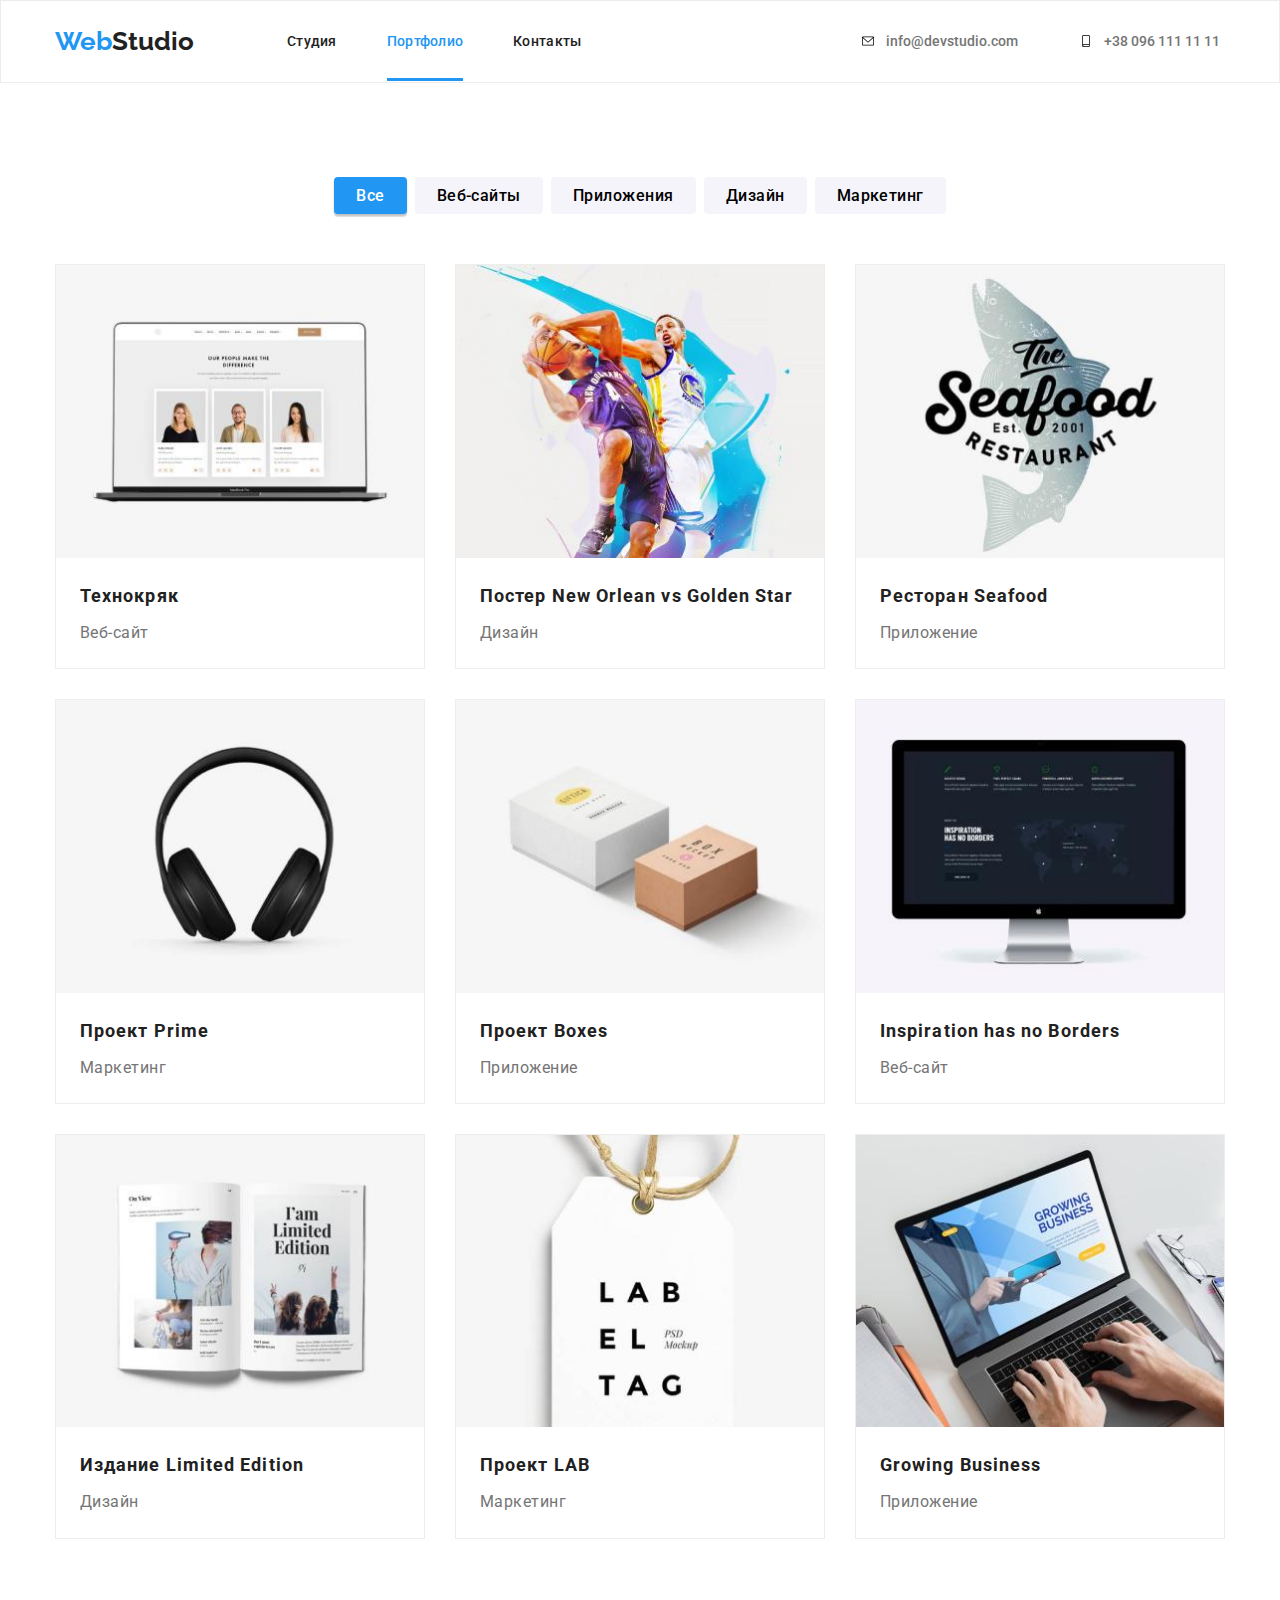
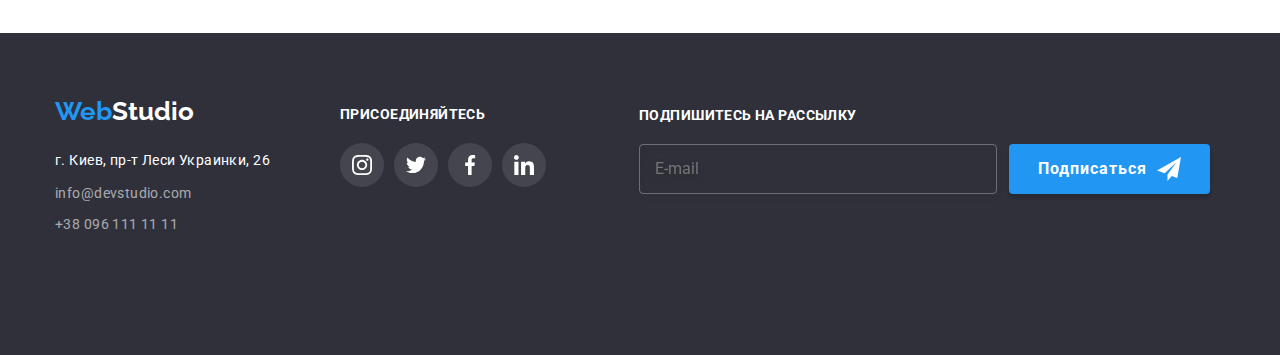
==== commit 3e56f551: "." ====
--- a/portfolio.html
+++ b/portfolio.html
@@ -40,12 +40,14 @@
         <nav class="nav-bar">
           <ul class="nav-list">
             <li class="nav-list__item">
-              <a href="#" class="nav-list__link nav-list__link--active"
-                >Студия</a
-              >
+              <a href="#" class="nav-list__link">Студия</a>
             </li>
             <li class="nav-list__item">
-              <a href="portfolio.html" class="nav-list__link">Портфолио</a>
+              <a
+                href="portfolio.html"
+                class="nav-list__link nav-list__link--active"
+                >Портфолио</a
+              >
             </li>
             <li class="nav-list__item">
               <a href="#" class="nav-list__link">Контакты</a>
@@ -85,7 +87,7 @@
             ></use>
           </svg>
         </button>
-        
+
         <ul class="nav-list--mobile">
           <li class="nav-list__item--mobile">
             <a href="#" class="nav-list__link--mobile nav-list__link--active"
@@ -101,40 +103,42 @@
             <a href="#" class="nav-list__link--mobile">Контакты</a>
           </li>
         </ul>
-<div class="contact-wrap--mobile">
-        <ul class="header-contacts">
-          <li class="header-contacts__item--mobile">
-            <a href="tel:+380961111111" class="header-contacts__link--mobile tel">
-              +38 096 111 11 11</a
-            >
-          </li>
-
-          <li class="header-contacts__item--mobile">
-            <a
-              href="mailto:info@devstudio.com"
-              class="header-contacts__link--mobile mail"
-            >
-              info@devstudio.com</a
-            >
-          </li>
-        </ul>
-
-        <ul class="header-social--mobile">
-          <li class="header-social__item--mobile">
-            <a href="">Instagram</a>
-          </li>
-          <li class="header-social__item--mobile">
-            <a href="">Twitter</a>
-          </li>
-          <li class="header-social__item--mobile">
-            <a href="">Facebook</a>
-          </li>
-          <li class="header-social__item--mobile">
-            <a href="">LinkedIn</a>
-          </li>
-        </ul>
-      </div>
-    
+        <div class="contact-wrap--mobile">
+          <ul class="header-contacts">
+            <li class="header-contacts__item--mobile">
+              <a
+                href="tel:+380961111111"
+                class="header-contacts__link--mobile tel"
+              >
+                +38 096 111 11 11</a
+              >
+            </li>
+
+            <li class="header-contacts__item--mobile">
+              <a
+                href="mailto:info@devstudio.com"
+                class="header-contacts__link--mobile mail"
+              >
+                info@devstudio.com</a
+              >
+            </li>
+          </ul>
+
+          <ul class="header-social--mobile">
+            <li class="header-social__item--mobile">
+              <a href="">Instagram</a>
+            </li>
+            <li class="header-social__item--mobile">
+              <a href="">Twitter</a>
+            </li>
+            <li class="header-social__item--mobile">
+              <a href="">Facebook</a>
+            </li>
+            <li class="header-social__item--mobile">
+              <a href="">LinkedIn</a>
+            </li>
+          </ul>
+        </div>
       </div>
       <h1 class="visually-hidden">Портфолио работ</h1>
       <section class="section">
@@ -179,7 +183,12 @@
               <a href="#" class="card">
                 <div class="card__image-thumb">
                   <img
-                    src="images/portfolio/project-1.jpg"
+                    srcset="
+                      images/portfolio/project-1-370.jpg  1x,
+                      images/portfolio/project-1-740.jpg  2x,
+                      images/portfolio/project-1-1110.jpg 3x
+                    "
+                    src="images/portfolio/project-1-370.jpg"
                     alt="Web-site"
                     width="370"
                   />
@@ -206,7 +215,12 @@
               <a href="#" class="card">
                 <div class="card__image-thumb">
                   <img
-                    src="images/portfolio/project-2.jpg"
+                    srcset="
+                      images/portfolio/project-2-370.jpg  1x,
+                      images/portfolio/project-2-740.jpg  2x,
+                      images/portfolio/project-2-1110.jpg 3x
+                    "
+                    src="images/portfolio/project-2-370.jpg"
                     alt="Design"
                     width="370"
                   />
@@ -233,7 +247,12 @@
               <a href="#" class="card">
                 <div class="card__image-thumb">
                   <img
-                    src="images/portfolio/project-3.jpg"
+                    srcset="
+                      images/portfolio/project-3-370.jpg  1x,
+                      images/portfolio/project-3-740.jpg  2x,
+                      images/portfolio/project-3-1110.jpg 3x
+                    "
+                    src="images/portfolio/project-3-370.jpg"
                     alt="App"
                     width="370"
                   />
@@ -259,7 +278,12 @@
               <a href="#" class="card">
                 <div class="card__image-thumb">
                   <img
-                    src="images/portfolio/project-4.jpg"
+                    srcset="
+                      images/portfolio/project-4-370.jpg  1x,
+                      images/portfolio/project-4-740.jpg  2x,
+                      images/portfolio/project-4-1110.jpg 3x
+                    "
+                    src="images/portfolio/project-4-370.jpg"
                     alt="Marketing"
                     width="370"
                   />
@@ -286,7 +310,12 @@
               <a href="#" class="card">
                 <div class="card__image-thumb">
                   <img
-                    src="images/portfolio/project-5.jpg"
+                    srcset="
+                      images/portfolio/project-5-370.jpg  1x,
+                      images/portfolio/project-5-740.jpg  2x,
+                      images/portfolio/project-5-1110.jpg 3x
+                    "
+                    src="images/portfolio/project-5-370.jpg"
                     alt="App"
                     width="370"
                   />
@@ -313,7 +342,12 @@
               <a href="#" class="card">
                 <div class="card__image-thumb">
                   <img
-                    src="images/portfolio/project-6.jpg"
+                    srcset="
+                      images/portfolio/project-6-370.jpg  1x,
+                      images/portfolio/project-6-740.jpg  2x,
+                      images/portfolio/project-6-1110.jpg 3x
+                    "
+                    src="images/portfolio/project-6-370.jpg"
                     alt="Web-site"
                     width="370"
                   />
@@ -340,7 +374,12 @@
               <a href="#" class="card">
                 <div class="card__image-thumb">
                   <img
-                    src="images/portfolio/project-7.jpg"
+                    srcset="
+                      images/portfolio/project-7-370.jpg  1x,
+                      images/portfolio/project-7-740.jpg  2x,
+                      images/portfolio/project-7-1110.jpg 3x
+                    "
+                    src="images/portfolio/project-7-370.jpg"
                     alt="Design"
                     width="370"
                   />
@@ -367,7 +406,12 @@
               <a href="#" class="card">
                 <div class="card__image-thumb">
                   <img
-                    src="images/portfolio/project-8.jpg"
+                    srcset="
+                      images/portfolio/project-8-370.jpg  1x,
+                      images/portfolio/project-8-740.jpg  2x,
+                      images/portfolio/project-8-1110.jpg 3x
+                    "
+                    src="images/portfolio/project-8-370.jpg"
                     alt="Marketing"
                     width="370"
                   />
@@ -394,7 +438,12 @@
               <a href="#" class="card">
                 <div class="card__image-thumb">
                   <img
-                    src="images/portfolio/project-9.jpg"
+                    srcset="
+                      images/portfolio/project-9-370.jpg  1x,
+                      images/portfolio/project-9-740.jpg  2x,
+                      images/portfolio/project-9-1110.jpg 3x
+                    "
+                    src="images/portfolio/project-9-370.jpg"
                     alt="App"
                     width="370"
                   />
--- a/css/main.min.css
+++ b/css/main.min.css
@@ -1,3 +1,3 @@
 *,::before,::after{-webkit-box-sizing:border-box;box-sizing:border-box}html{line-height:1.15;-webkit-text-size-adjust:100%;-moz-tab-size:4;-o-tab-size:4;tab-size:4}body{margin:0;font-family:system-ui,-apple-system,"Segoe UI",Roboto,Helvetica,Arial,sans-serif,"Apple Color Emoji","Segoe UI Emoji"}hr{height:0;color:inherit}abbr[title]{-webkit-text-decoration:underline dotted;text-decoration:underline dotted}b,strong{font-weight:bolder}code,kbd,samp,pre{font-family:ui-monospace, SFMono-Regular, Consolas, "Liberation Mono", Menlo,- monospace;font-size:1em}small{font-size:80%}sub,sup{font-size:75%;line-height:0;position:relative;vertical-align:baseline}sub{bottom:-0.25em}sup{top:-0.5em}table{text-indent:0;border-color:inherit}button,input,optgroup,select,textarea{font-family:inherit;font-size:100%;line-height:1.15;margin:0}button,select{text-transform:none}button,[type="button"],[type="reset"],[type="submit"]{-webkit-appearance:button}::-moz-focus-inner{border-style:none;padding:0}:-moz-focusring{outline:1px dotted ButtonText}:-moz-ui-invalid{box-shadow:none}legend{padding:0}progress{vertical-align:baseline}::-webkit-inner-spin-button,::-webkit-outer-spin-button{height:auto}[type="search"]{-webkit-appearance:textfield;outline-offset:-2px}::-webkit-search-decoration{-webkit-appearance:none}::-webkit-file-upload-button{-webkit-appearance:button;font:inherit}summary{display:list-item}h1,h2,h3,h4,h5,h6,p{margin:0}body{font-family:'Roboto', sans-serif;color:#212121;background-color:#fff}a{text-decoration:none;color:var(--text-color)}ul{list-style:none;padding:0;margin:0}img{display:block;width:100%;height:auto}textarea{resize:none}.visually-hidden{position:absolute;width:1px;height:1px;margin:-1px;padding:0;overflow:hidden;border:0;clip:rect(0 0 0 0)}.container{margin-left:auto;margin-right:auto;padding:0 15px}@media screen and (min-width: 480px){.container{width:480px}}@media screen and (min-width: 768px){.container{width:768px}}@media screen and (min-width: 1200px){.container{width:1200px}}.section{padding-top:94px;padding-bottom:94px}.header{background-color:#fff;border:1px solid #ececec;position:relative}.header-container{padding:0 15px;display:-webkit-box;display:-ms-flexbox;display:flex;-webkit-box-align:center;-ms-flex-align:center;align-items:center}@media (max-width: 767px){.header-container{padding:15px}}.footer{background-color:#2f303a;padding:60px 0}.backdrop{position:fixed;top:0;left:0;width:100%;height:100%;background-color:rgba(0,0,0,0.2);opacity:1;-webkit-transition:opacity 250ms cubic-bezier(0.4, 0, 0.2, 1);transition:opacity 250ms cubic-bezier(0.4, 0, 0.2, 1)}.modal{min-height:581px;min-width:520px;background-color:#fff;position:absolute;top:50%;left:50%;padding:40px;-webkit-transform:scale(1) translate(-50%, -50%);transform:scale(1) translate(-50%, -50%);-webkit-transition:-webkit-transform 250ms cubic-bezier(0.4, 0, 0.2, 1);transition:-webkit-transform 250ms cubic-bezier(0.4, 0, 0.2, 1);transition:transform 250ms cubic-bezier(0.4, 0, 0.2, 1);transition:transform 250ms cubic-bezier(0.4, 0, 0.2, 1), -webkit-transform 250ms cubic-bezier(0.4, 0, 0.2, 1);border-radius:4px;border:1px solid rgba(0,0,0,0.1);-webkit-box-shadow:0px 1px 3px rgba(0,0,0,0.12),0px 1px 1px rgba(0,0,0,0.14),0px 2px 1px rgba(0,0,0,0.2);box-shadow:0px 1px 3px rgba(0,0,0,0.12),0px 1px 1px rgba(0,0,0,0.14),0px 2px 1px rgba(0,0,0,0.2)}.backdrop.is-hidden{opacity:0;pointer-events:none}.backdrop.is-hidden .modal{-webkit-transform:scale(0.9) translate(-50%, -50%);transform:scale(0.9) translate(-50%, -50%)}.modal__close-btn{width:30px;height:30px;border-radius:50%;position:absolute;top:8px;right:8px;background:transparent;border:1px solid rgba(0,0,0,0.1);cursor:pointer;padding:5px;-webkit-transition:fill 250ms cubic-bezier(0.4, 0, 0.2, 1);transition:fill 250ms cubic-bezier(0.4, 0, 0.2, 1)}.modal__close-btn:hover{fill:#2196f3}.modal__title{font-weight:bold;font-size:20px;line-height:1.2;text-align:center;letter-spacing:0.03em;margin-bottom:12px}.modal-form__field{position:relative;-webkit-transition:fill 250ms cubic-bezier(0.4, 0, 0.2, 1);transition:fill 250ms cubic-bezier(0.4, 0, 0.2, 1)}.modal-form__field:focus-within{fill:#2196f3}.modal-form__field+.modal-form__field{margin-top:10px}.modal-form__input{display:block;padding:11px 12px;padding-left:42px;border:1px solid rgba(33,33,33,0.2);-webkit-box-sizing:border-box;box-sizing:border-box;border-radius:4px;width:100%;margin-top:4px;border-color:rgba(33,33,33,0.2);outline:none;-webkit-transition:border-color 250ms cubic-bezier(0.4, 0, 0.2, 1);transition:border-color 250ms cubic-bezier(0.4, 0, 0.2, 1)}.modal-form__field:focus-within .modal-form__input{border-color:#2196f3}.modal-form__icon{position:absolute;top:55%;left:12px}.modal-form__label{font-size:12px;line-height:1.7;letter-spacing:0.01em;color:#757575}.modal-form__checkbox-input{-webkit-appearance:none;-moz-appearance:none;appearance:none;position:absolute}.modal-form__checkbox{display:-webkit-box;display:-ms-flexbox;display:flex;-webkit-box-align:center;-ms-flex-align:center;align-items:center;margin-top:20px;font-size:14px;line-height:1.7;letter-spacing:0.03em;color:#757575}.modal-form__checkbox-icon{display:inline-block;width:16px;height:15px;border:2px solid #212121;border-radius:2px;margin-right:7px;-webkit-transition:-webkit-transform 250ms cubic-bezier(0.4, 0, 0.2, 1);transition:-webkit-transform 250ms cubic-bezier(0.4, 0, 0.2, 1);transition:transform 250ms cubic-bezier(0.4, 0, 0.2, 1);transition:transform 250ms cubic-bezier(0.4, 0, 0.2, 1), -webkit-transform 250ms cubic-bezier(0.4, 0, 0.2, 1)}.modal-form__checkbox-input:checked+.modal-form__checkbox-icon{background-color:#2196f3;border:transparent;background-image:url(../images/modal-check.svg);background-origin:border-box;-webkit-transform:scale(1.2);transform:scale(1.2)}.modal-form__btn{background-color:#2196f3;-webkit-box-shadow:0px 4px 4px rgba(0,0,0,0.15);box-shadow:0px 4px 4px rgba(0,0,0,0.15);border-radius:4px;border:none;cursor:pointer;font-weight:bold;font-size:16px;line-height:1.9;text-align:center;letter-spacing:0.06em;color:#fff;padding:10px 55px;display:-webkit-box;display:-ms-flexbox;display:flex;-webkit-box-pack:center;-ms-flex-pack:center;justify-content:center;-webkit-transition:background-color 250ms cubic-bezier(0.4, 0, 0.2, 1);transition:background-color 250ms cubic-bezier(0.4, 0, 0.2, 1)}.modal-form__btn:hover{background-color:#188ce8}.modal-form__btn-wrap{display:-webkit-box;display:-ms-flexbox;display:flex;-webkit-box-pack:center;-ms-flex-pack:center;justify-content:center;margin-top:30px}.modal-form__link{text-decoration:underline;color:#2196f3;display:inline-block;margin-left:4px}.modal-form__input--textarea{padding-left:16px}.logo{font-family:"Raleway", sans-serif;font-weight:700;font-size:26px;line-height:1.4}.logo__text{color:#2196f3}.footer-logo{color:#fff;margin-bottom:20px;display:block}@media screen and (max-width: 767px){.footer-logo{text-align:center}}.header{background-color:#fff;border:1px solid #ececec;position:relative}.nav-list{display:-webkit-box;display:-ms-flexbox;display:flex;margin-left:93px}.nav-list__item{position:relative;margin-right:50px}.nav-list__item:last-child{margin-right:0}.menu-toggle{border:none;background:transparent;min-height:40px;min-width:40px;display:-webkit-box;display:-ms-flexbox;display:flex;-webkit-box-align:center;-ms-flex-align:center;align-items:center;-webkit-box-pack:center;-ms-flex-pack:center;justify-content:center;position:absolute;top:12px;right:12px;margin:0;padding:0;cursor:pointer;border:none;border-radius:50%;outline:none}@media (min-width: 768px){.menu-toggle{display:none}}@media (min-width: 768px){.menu-toggle{display:none}}.menu-toggle .menu__icon--close{display:none}.menu-toggle.js-open-menu .menu__icon--close{display:block}.nav-list__link{padding-top:32px;padding-bottom:32px;display:block}.nav-list__link--active{color:#2196f3}.nav-list__link--active::after{content:'';height:3px;background-color:#2196f3;position:absolute;bottom:0;left:0;width:100%}.nav-bar{display:-webkit-box;display:-ms-flexbox;display:flex;-webkit-box-align:center;-ms-flex-align:center;align-items:center}@media (max-width: 767px){.nav-bar{display:none}}@media (min-width: 1200px){.nav-bar{display:contents;-webkit-box-pack:justify;-ms-flex-pack:justify;justify-content:space-between}}.nav-list__link{font-weight:500;font-size:14px;line-height:1.1;letter-spacing:0.02em;-webkit-transition:color 250ms cubic-bezier(0.4, 0, 0.2, 1);transition:color 250ms cubic-bezier(0.4, 0, 0.2, 1)}.nav-list__link:hover,.nav-list__link:focus{color:#2196f3}.menu-container{text-align:center;background-color:#fff;width:100vw;height:100vh;z-index:999}.menu-container{position:fixed;top:0;left:0;width:100vw;height:100vh;padding:32px;background-color:#fff;z-index:999;-webkit-transform:translateX(100%);transform:translateX(100%);-webkit-transition:-webkit-transform 250ms ease-in-out;transition:-webkit-transform 250ms ease-in-out;transition:transform 250ms ease-in-out;transition:transform 250ms ease-in-out, -webkit-transform 250ms ease-in-out}.menu-container.is-open{-webkit-transform:translateX(0);transform:translateX(0)}.menu-container .menu-toggle{position:absolute;top:16px;right:16px;color:#fff}.nav-list--mobile{text-align:left}.nav-list__item--mobile{margin-bottom:32px}.nav-list__item--mobile:last-child{margin-bottom:300px}.nav-list__link--mobile{font-weight:500;font-size:40px;line-height:1.2;letter-spacing:0.02em}.header-contacts{display:-webkit-box;display:-ms-flexbox;display:flex;margin-left:auto}@media screen and (max-width: 767px){.header-contacts{-webkit-box-orient:vertical;-webkit-box-direction:normal;-ms-flex-direction:column;flex-direction:column;text-align:left;margin-left:0}}@media screen and (min-width: 768px) and (max-width: 1199px){.header-contacts{margin-left:80px;-webkit-box-orient:vertical;-webkit-box-direction:normal;-ms-flex-direction:column;flex-direction:column}}.header-contacts__link{padding:5px;display:-webkit-box;display:-ms-flexbox;display:flex;-webkit-box-align:center;-ms-flex-align:center;align-items:center}@media screen and (min-width: 1200px){.header-contacts__link{padding-top:32px;padding-bottom:32px}}.header-contacts__item{margin-right:50px}.header-contacts__item:last-child{margin-right:0}.header-contacts__icon{margin-right:10px}.header-contacts__link{font-weight:500;font-size:14px;line-height:1.2;color:#757575;-webkit-transition:fill 250ms cubic-bezier(0.4, 0, 0.2, 1),color 250ms cubic-bezier(0.4, 0, 0.2, 1);transition:fill 250ms cubic-bezier(0.4, 0, 0.2, 1),color 250ms cubic-bezier(0.4, 0, 0.2, 1)}.header-contacts__link:hover,.header-contacts__link:focus{color:#2196f3;fill:#2196f3}.header-contacts__item--mobile{margin-bottom:20px}.header-contacts__link--mobile{display:block}.header-social--mobile{display:-webkit-box;display:-ms-flexbox;display:flex;-webkit-box-align:center;-ms-flex-align:center;align-items:center;-ms-flex-pack:distribute;justify-content:space-around;border-right:1px solid rgba(204,204,204,0.596)}.header-social--mobile:last-child{border-right:none}.header-social__item--mobile a{color:#2196f3;font-weight:500;font-size:18px;line-height:1.2;letter-spacing:0.02em}.header-contacts__link--mobile.tel{color:#2196f3;font-weight:500;font-size:34px;line-height:1.8;letter-spacing:0.02em}.header-contacts__link--mobile.mail{font-weight:500;font-size:24px;line-height:28px;letter-spacing:0.02em;color:#757575}.contact-wrap--mobile{display:-webkit-box;display:-ms-flexbox;display:flex;-webkit-box-orient:vertical;-webkit-box-direction:normal;-ms-flex-direction:column;flex-direction:column}.main-screen{background-color:#2f303a;background-image:-webkit-gradient(linear, left top, left bottom, from(rgba(47,48,58,0.4)), to(rgba(47,48,58,0.4))),url(../images/main-bg.jpg);background-image:linear-gradient(rgba(47,48,58,0.4), rgba(47,48,58,0.4)),url(../images/main-bg.jpg);background-repeat:no-repeat;background-size:cover;padding:200px 0;max-width:1600px;margin:0 auto}.main-screen__title{font-weight:900;font-size:44px;line-height:1.4;text-align:center;letter-spacing:0.06em;text-transform:uppercase;color:#fff;margin:0;display:block}.btn-order{background-color:#2196f3;color:#fff;font-family:"Roboto", sans-serif;font-weight:700;font-size:16px;line-height:1.9;text-align:center;cursor:pointer;width:200px;display:block;margin:30px auto 0 auto;padding:10px 0;-webkit-box-shadow:0px 4px 4px rgba(0,0,0,0.15);box-shadow:0px 4px 4px rgba(0,0,0,0.15);border-radius:4px;border:none;-webkit-transition:background-color 250ms cubic-bezier(0.4, 0, 0.2, 1);transition:background-color 250ms cubic-bezier(0.4, 0, 0.2, 1)}.btn-order:hover,.btn-order:focus{background-color:#188ce8}.benefits{display:block}@media screen and (min-width: 768px){.benefits{display:-webkit-box;display:-ms-flexbox;display:flex;-ms-flex-wrap:wrap;flex-wrap:wrap;margin:-15px}}@media screen and (min-width: 1200px){.benefits{display:-webkit-box;display:-ms-flexbox;display:flex;-ms-flex-wrap:wrap;flex-wrap:wrap;margin-left:-30px;margin-top:-30px}}@media screen and (min-width: 768px){.benefits__box{margin:15px;width:calc((100% - 2 * 30px) / 2)}}@media screen and (max-width: 767px){.benefits__box:not(:last-child){margin-bottom:30px}}@media screen and (min-width: 1200px){.benefits__box{-ms-flex-preferred-size:calc(100% / 4 - 30px);flex-basis:calc(100% / 4 - 30px);margin-top:30px}}.benefits__svg{display:-webkit-box;display:-ms-flexbox;display:flex;-webkit-box-pack:center;-ms-flex-pack:center;justify-content:center;-webkit-box-align:center;-ms-flex-align:center;align-items:center;background-color:#f5f4fa;padding:25px 100px;margin-bottom:30px}.benefits__title{font-weight:700;font-size:14px;line-height:1.1;letter-spacing:0.03em;text-transform:uppercase;color:#212121;margin-bottom:10px}.benefits__descr{font-size:14px;line-height:1.7;letter-spacing:0.03em;color:#757575}.services{padding-top:0}@media screen and (max-width: 1199px){.services{display:none}}.section-title{font-weight:700;font-size:36px;line-height:1.2;text-align:center;letter-spacing:0.03em;color:var(--text-color);margin-bottom:50px}.services-list__item{display:inline-block}.services-list{display:-webkit-box;display:-ms-flexbox;display:flex;-ms-flex-wrap:wrap;flex-wrap:wrap;margin-left:-30px;margin-top:-30px}.services-list__item{-ms-flex-preferred-size:calc(100% / 3 - 30px);flex-basis:calc(100% / 3 - 30px);margin-left:30px;margin-top:30px}.services-list__item{position:relative}.services-list__overlay{position:absolute;left:0;bottom:0;width:100%;padding:27px 82px;background-color:rgba(47,48,58,0.8);font-weight:700;font-size:14px;line-height:1.1;text-align:center;letter-spacing:0.03em;text-transform:uppercase;color:#fff}.our-team{background-color:#f5f4fa}.team{display:block}@media screen and (min-width: 768px){.team{display:-webkit-box;display:-ms-flexbox;display:flex;-ms-flex-wrap:wrap;flex-wrap:wrap;margin-left:-30px;margin-top:-30px}}.team__item{-webkit-box-shadow:0px 1px 3px rgba(0,0,0,0.12),0px 1px 1px rgba(0,0,0,0.14),0px 2px 1px rgba(0,0,0,0.2);box-shadow:0px 1px 3px rgba(0,0,0,0.12),0px 1px 1px rgba(0,0,0,0.14),0px 2px 1px rgba(0,0,0,0.2);border-radius:0px 0px 4px 4px;text-align:center;background-color:#fff}@media screen and (min-width: 768px){.team__item{margin:15px;width:calc((100% - 2 * 30px) / 2)}}@media screen and (max-width: 767px){.team__item:not(:last-child){margin-bottom:30px}}@media screen and (min-width: 1200px){.team__item{-ms-flex-preferred-size:calc(100% / 4 - 30px);flex-basis:calc(100% / 4 - 30px);margin-top:30px}}.team-content{padding:30px 0}.team-content__name{font-weight:500;font-size:16px;line-height:1.2;letter-spacing:0.03em;color:#212121;display:block;margin-bottom:10px}.team-content__descr{font-size:16px;line-height:1.2;letter-spacing:0.03em;color:#757575}.team-social{display:-webkit-box;display:-ms-flexbox;display:flex;-webkit-box-pack:center;-ms-flex-pack:center;justify-content:center;margin-top:16px}.team-social__link{margin-right:10px;display:-webkit-box;display:-ms-flexbox;display:flex;width:44px;height:44px;-webkit-box-align:center;-ms-flex-align:center;align-items:center;-webkit-box-pack:center;-ms-flex-pack:center;justify-content:center;color:#fff;border-radius:50%;-webkit-transition:background-color 250ms cubic-bezier(0.4, 0, 0.2, 1);transition:background-color 250ms cubic-bezier(0.4, 0, 0.2, 1)}.team-social__link:last-child{margin-right:0}.team-social__link:hover{background-color:#2196f3;fill:#fff}.team-social__icon{fill:#ccc}.team-social__link:hover .team-social__icon{fill:#fff}.clients-list{display:-webkit-box;display:-ms-flexbox;display:flex;-webkit-box-pack:center;-ms-flex-pack:center;justify-content:center;-ms-flex-wrap:wrap;flex-wrap:wrap;margin:-15px}@media screen and (max-width: 1199px){.clients-list{margin-left:-30px;margin-top:-30px}}@media screen and (min-width: 1200px){.clients-list{-webkit-box-pack:justify;-ms-flex-pack:justify;justify-content:space-between;-webkit-box-align:center;-ms-flex-align:center;align-items:center}}@media screen and (max-width: 767px){.clients-list__item{margin:15px;-ms-flex-preferred-size:calc((100% - 2 * 30px) / 2);flex-basis:calc((100% - 2 * 30px) / 2)}}@media screen and (max-width: 1199px){.clients-list__item{margin:15px;-ms-flex-preferred-size:calc((100% - 6 * 20px) / 3);flex-basis:calc((100% - 6 * 20px) / 3)}}.clients-list__link{border:1px solid #afb1b8;display:-webkit-box;display:-ms-flexbox;display:flex;-webkit-box-pack:center;-ms-flex-pack:center;justify-content:center;border-radius:4px;padding:16px 32px;-webkit-transition:border 250ms cubic-bezier(0.4, 0, 0.2, 1);transition:border 250ms cubic-bezier(0.4, 0, 0.2, 1)}.clients-list__link:hover{border:1px solid #2196f3}.clients-list__icon{fill:#afb1b8;-webkit-transition:fill 250ms cubic-bezier(0.4, 0, 0.2, 1);transition:fill 250ms cubic-bezier(0.4, 0, 0.2, 1)}.clients-list__link:hover .clients-list__icon{fill:#2196f3}.footer-adress__item{display:block;margin-bottom:10px;font-size:14px;line-height:1.7;letter-spacing:0.03em;color:#fff;font-style:normal}.footer-adress__item:last-child{margin-bottom:0}@media screen and (max-width: 767px){.footer-adress__item{text-align:center}}@media screen and (max-width: 767px){.footer-adress{text-align:center}}.footer-contacts__link{font-weight:normal;color:rgba(255,255,255,0.6);line-height:1.5;font-size:14px;letter-spacing:0.03em;font-style:normal;-webkit-transition:color 250ms cubic-bezier(0.4, 0, 0.2, 1);transition:color 250ms cubic-bezier(0.4, 0, 0.2, 1)}.footer-contacts__link:hover{color:#2196f3}.footer-contact-box{margin-bottom:60px}@media screen and (min-width: 768px) and (max-width: 1199px){.footer-contact-box{display:inline-block;margin-right:165px}}@media screen and (min-width: 1200px){.footer-contact-box{margin-right:70px}}.footer-contacts__item{margin-bottom:10px}.footer-contacts__item:last-child{margin-bottom:0}.footer-contacts{display:block}.footer-container{display:-webkit-box;display:-ms-flexbox;display:flex}@media screen and (max-width: 767px){.footer-container{display:block}}@media screen and (max-width: 1199px){.footer-container{display:-webkit-box;display:-ms-flexbox;display:flex;-webkit-box-orient:vertical;-webkit-box-direction:normal;-ms-flex-direction:column;flex-direction:column}}@media screen and (min-width: 1200px){.footer-container{display:-webkit-box;display:-ms-flexbox;display:flex;-webkit-box-align:baseline;-ms-flex-align:baseline;align-items:baseline}}.footer-social-box{margin-top:12px;margin-bottom:60px}@media screen and (max-width: 767px){.footer-social-box{text-align:center}}@media screen and (min-width: 768px) and (max-width: 1199px){.footer-social-box{display:inline-block}}@media screen and (min-width: 1200px){.footer-social-box{margin-right:93px}}.footer-social-box__title{font-weight:700;font-size:14px;line-height:1.2;letter-spacing:0.03em;text-transform:uppercase;color:#fff;text-align:center;display:inline-block;margin-bottom:20px}.footer-link{background-color:rgba(255,255,255,0.1);border-radius:50%}.footer-icon-box{margin-top:0;display:-webkit-box;display:-ms-flexbox;display:flex;-webkit-box-pack:center;-ms-flex-pack:center;justify-content:center}.footer-social__icon{fill:#fff}.footer-mailing{text-align:center}@media screen and (max-width: 1199px) and (min-width: 768px){.footer-mailing{display:block;margin-left:auto;margin-right:auto}}@media screen and (min-width: 1200px){.footer-mailing{text-align:left}}.footer-input{padding:15px;width:358px;border:1px solid rgba(255,255,255,0.3);-webkit-box-sizing:border-box;box-sizing:border-box;-webkit-filter:drop-shadow(0px 4px 4px rgba(0,0,0,0.15));filter:drop-shadow(0px 4px 4px rgba(0,0,0,0.15));border-radius:4px;background:transparent;color:#fff}@media screen and (min-width: 1200px){.footer-input{margin-right:12px}}.mailing-btn{border:none;color:#fff;background-color:#2196f3;display:-webkit-box;display:-ms-flexbox;display:flex;-webkit-box-align:center;-ms-flex-align:center;align-items:center;padding:10px 29px;cursor:pointer;margin-left:auto;margin-right:auto;margin-top:20px;-webkit-transition:background-color 250ms cubic-bezier(0.4, 0, 0.2, 1);transition:background-color 250ms cubic-bezier(0.4, 0, 0.2, 1);-webkit-box-shadow:0px 4px 4px rgba(0,0,0,0.15);box-shadow:0px 4px 4px rgba(0,0,0,0.15);border-radius:4px}.mailing-btn:hover{background-color:#188ce8}@media screen and (min-width: 1200px){.mailing-btn{margin-top:0}}.mailing-btn__icon{fill:#fff}.mailing-btn__text{font-weight:700;font-size:16px;line-height:1.9;letter-spacing:0.06em;margin-right:10px}.mailing-form{display:block;margin-right:12px}@media screen and (min-width: 1200px){.mailing-form{display:-webkit-box;display:-ms-flexbox;display:flex;-webkit-box-align:center;-ms-flex-align:center;align-items:center}}@media screen and (max-width: 1200px) and (min-width: 768px){.footer-contacts__wrap{display:-webkit-box;display:-ms-flexbox;display:flex;-ms-flex-pack:distribute;justify-content:space-around;margin-right:auto;margin-left:auto}}@media screen and (min-width: 1200px){.footer-contacts__wrap{display:-webkit-inline-box}}.portfolio-filter{display:-webkit-box;display:-ms-flexbox;display:flex;-webkit-box-pack:center;-ms-flex-pack:center;justify-content:center;margin-bottom:50px}@media (max-width: 767px){.portfolio-filter{display:-webkit-box;display:-ms-flexbox;display:flex;-ms-flex-wrap:wrap;flex-wrap:wrap;-webkit-box-pack:start;-ms-flex-pack:start;justify-content:start;margin-left:-8px;margin-top:-8px}}.portfolio-filter__item{margin-right:8px}.portfolio-filter__item:last-child{margin-right:0}@media (max-width: 767px){.portfolio-filter__item{margin-left:8px;margin-top:8px}.portfolio-filter__item:nth-child(-n+3){margin-bottom:15px}}.portfolio-filter__btn{font-weight:500;font-size:16px;line-height:1.6;text-align:center;letter-spacing:0.03em;font-family:"Roboto", sans-serif;background-color:#f5f4fa;border:none;padding:6px 22px;border-radius:4px;-webkit-transition:background-color 250ms cubic-bezier(0.4, 0, 0.2, 1),color 250ms cubic-bezier(0.4, 0, 0.2, 1),-webkit-box-shadow 250ms cubic-bezier(0.4, 0, 0.2, 1);transition:background-color 250ms cubic-bezier(0.4, 0, 0.2, 1),color 250ms cubic-bezier(0.4, 0, 0.2, 1),-webkit-box-shadow 250ms cubic-bezier(0.4, 0, 0.2, 1);transition:background-color 250ms cubic-bezier(0.4, 0, 0.2, 1),color 250ms cubic-bezier(0.4, 0, 0.2, 1),box-shadow 250ms cubic-bezier(0.4, 0, 0.2, 1);transition:background-color 250ms cubic-bezier(0.4, 0, 0.2, 1),color 250ms cubic-bezier(0.4, 0, 0.2, 1),box-shadow 250ms cubic-bezier(0.4, 0, 0.2, 1),-webkit-box-shadow 250ms cubic-bezier(0.4, 0, 0.2, 1)}.portfolio-filter__btn:hover,.portfolio-filter__btn:focus{background-color:#2196f3;color:#fff;cursor:pointer;color:#fff;-webkit-box-shadow:0px 3px 1px rgba(0,0,0,0.1),0px 1px 2px rgba(0,0,0,0.08),0px 2px 2px rgba(0,0,0,0.12);box-shadow:0px 3px 1px rgba(0,0,0,0.1),0px 1px 2px rgba(0,0,0,0.08),0px 2px 2px rgba(0,0,0,0.12)}.portfolio-filter__btn--active{background-color:#2196f3;color:#fff;-webkit-box-shadow:0px 3px 1px rgba(0,0,0,0.1),0px 1px 2px rgba(0,0,0,0.08),0px 2px 2px rgba(0,0,0,0.12);box-shadow:0px 3px 1px rgba(0,0,0,0.1),0px 1px 2px rgba(0,0,0,0.08),0px 2px 2px rgba(0,0,0,0.12)}.portfolio-works{display:-webkit-box;display:-ms-flexbox;display:flex;-ms-flex-wrap:wrap;flex-wrap:wrap;margin-left:-30px;margin-top:-30px}.portfolio-works__item{-ms-flex-preferred-size:calc(100% / 3 - 30px);flex-basis:calc(100% / 3 - 30px);margin-left:30px;margin-top:30px;border:1px solid #eee}@media screen and (max-width: 767px){.portfolio-works__item{-ms-flex-preferred-size:calc(100% / 1 - 30px);flex-basis:calc(100% / 1 - 30px)}}@media screen and (min-width: 768px) and (max-width: 1199px){.portfolio-works__item{-ms-flex-preferred-size:calc(100% / 2 - 30px);flex-basis:calc(100% / 2 - 30px)}}.card__title{font-weight:700;font-size:18px;line-height:2;letter-spacing:0.06em;color:#212121;margin-bottom:4px}.card:hover .card__title{text-shadow:0px 4px 4px rgba(0,0,0,0.25)}.card__descr{font-size:16px;line-height:1.9;letter-spacing:0.03em;color:#757575}.card{display:block}.card:hover{-webkit-box-shadow:0px 1px 1px rgba(0,0,0,0.12),0px 4px 4px rgba(0,0,0,0.06),1px 4px 6px rgba(0,0,0,0.16);box-shadow:0px 1px 1px rgba(0,0,0,0.12),0px 4px 4px rgba(0,0,0,0.06),1px 4px 6px rgba(0,0,0,0.16)}.card__image-thumb{position:relative;display:-webkit-box;display:-ms-flexbox;display:flex;-webkit-box-pack:center;-ms-flex-pack:center;justify-content:center;-webkit-box-align:center;-ms-flex-align:center;align-items:center;overflow:hidden}.card__overlay{background-color:rgba(33,150,243,0.8);width:100%;height:100%;position:absolute;top:0;left:0;opacity:0;-webkit-transform:translateY(100%);transform:translateY(100%);-webkit-transition:all 250ms cubic-bezier(0.4, 0, 0.2, 1);transition:all 250ms cubic-bezier(0.4, 0, 0.2, 1);display:-webkit-box;display:-ms-flexbox;display:flex;-webkit-box-align:center;-ms-flex-align:center;align-items:center;-webkit-box-pack:center;-ms-flex-pack:center;justify-content:center}.card:hover .card__overlay{-webkit-transform:translateY(0);transform:translateY(0)}.card__content{padding:20px 24px}.card__content-overlay{position:absolute;font-size:18px;line-height:1.6;letter-spacing:0.03em;color:#fff;width:332px;opacity:0}.card__text{width:332px}.card:hover .card__content-overlay{opacity:1}.card:hover .card__overlay{opacity:1}
+ monospace;font-size:1em}small{font-size:80%}sub,sup{font-size:75%;line-height:0;position:relative;vertical-align:baseline}sub{bottom:-0.25em}sup{top:-0.5em}table{text-indent:0;border-color:inherit}button,input,optgroup,select,textarea{font-family:inherit;font-size:100%;line-height:1.15;margin:0}button,select{text-transform:none}button,[type="button"],[type="reset"],[type="submit"]{-webkit-appearance:button}::-moz-focus-inner{border-style:none;padding:0}:-moz-focusring{outline:1px dotted ButtonText}:-moz-ui-invalid{box-shadow:none}legend{padding:0}progress{vertical-align:baseline}::-webkit-inner-spin-button,::-webkit-outer-spin-button{height:auto}[type="search"]{-webkit-appearance:textfield;outline-offset:-2px}::-webkit-search-decoration{-webkit-appearance:none}::-webkit-file-upload-button{-webkit-appearance:button;font:inherit}summary{display:list-item}h1,h2,h3,h4,h5,h6,p{margin:0}body{font-family:'Roboto', sans-serif;color:#212121;background-color:#fff}a{text-decoration:none;color:var(--text-color)}ul{list-style:none;padding:0;margin:0}img{display:block;width:100%;height:auto}textarea{resize:none}.visually-hidden{position:absolute;width:1px;height:1px;margin:-1px;padding:0;overflow:hidden;border:0;clip:rect(0 0 0 0)}.container{margin-left:auto;margin-right:auto;padding:0 15px}@media screen and (min-width: 480px){.container{width:480px}}@media screen and (min-width: 768px){.container{width:768px}}@media screen and (min-width: 1200px){.container{width:1200px}}.section{padding-top:94px;padding-bottom:94px}.header{background-color:#fff;border:1px solid #ececec;position:relative}.header-container{padding:0 15px;display:-webkit-box;display:-ms-flexbox;display:flex;-webkit-box-align:center;-ms-flex-align:center;align-items:center}@media (max-width: 767px){.header-container{padding:15px}}.footer{background-color:#2f303a;padding:60px 0}.backdrop{position:fixed;top:0;left:0;width:100%;height:100%;background-color:rgba(0,0,0,0.2);opacity:1;-webkit-transition:opacity 250ms cubic-bezier(0.4, 0, 0.2, 1);transition:opacity 250ms cubic-bezier(0.4, 0, 0.2, 1)}@media screen and (max-width: 1199px){.backdrop{padding:20px;overflow-y:scroll}}.modal{max-width:609px;background-color:#fff;position:absolute;top:50%;left:50%;padding:40px;-webkit-transform:scale(1) translate(-50%, -50%);transform:scale(1) translate(-50%, -50%);-webkit-transition:-webkit-transform 250ms cubic-bezier(0.4, 0, 0.2, 1);transition:-webkit-transform 250ms cubic-bezier(0.4, 0, 0.2, 1);transition:transform 250ms cubic-bezier(0.4, 0, 0.2, 1);transition:transform 250ms cubic-bezier(0.4, 0, 0.2, 1), -webkit-transform 250ms cubic-bezier(0.4, 0, 0.2, 1);border-radius:4px;border:1px solid rgba(0,0,0,0.1);-webkit-box-shadow:0px 1px 3px rgba(0,0,0,0.12),0px 1px 1px rgba(0,0,0,0.14),0px 2px 1px rgba(0,0,0,0.2);box-shadow:0px 1px 3px rgba(0,0,0,0.12),0px 1px 1px rgba(0,0,0,0.14),0px 2px 1px rgba(0,0,0,0.2)}@media screen and (max-width: 767px){.modal{position:relative}}@media screen and (min-width: 768px){.modal{min-width:528px;min-height:581px}}.backdrop.is-hidden{opacity:0;pointer-events:none}.backdrop.is-hidden .modal{-webkit-transform:scale(0.9) translate(-50%, -50%);transform:scale(0.9) translate(-50%, -50%)}.modal__close-btn{width:30px;height:30px;border-radius:50%;position:absolute;top:8px;right:8px;background:transparent;border:1px solid rgba(0,0,0,0.1);cursor:pointer;padding:5px;-webkit-transition:fill 250ms cubic-bezier(0.4, 0, 0.2, 1);transition:fill 250ms cubic-bezier(0.4, 0, 0.2, 1)}.modal__close-btn:hover{fill:#2196f3}.modal__title{font-weight:bold;font-size:20px;line-height:1.2;text-align:center;letter-spacing:0.03em;margin-bottom:12px}.modal-form__field{position:relative;-webkit-transition:fill 250ms cubic-bezier(0.4, 0, 0.2, 1);transition:fill 250ms cubic-bezier(0.4, 0, 0.2, 1)}.modal-form__field:focus-within{fill:#2196f3}.modal-form__field+.modal-form__field{margin-top:10px}.modal-form__input{display:block;padding:11px 12px;padding-left:42px;border:1px solid rgba(33,33,33,0.2);-webkit-box-sizing:border-box;box-sizing:border-box;border-radius:4px;width:100%;margin-top:4px;border-color:rgba(33,33,33,0.2);outline:none;-webkit-transition:border-color 250ms cubic-bezier(0.4, 0, 0.2, 1);transition:border-color 250ms cubic-bezier(0.4, 0, 0.2, 1)}.modal-form__field:focus-within .modal-form__input{border-color:#2196f3}.modal-form__icon{position:absolute;top:55%;left:12px}.modal-form__label{font-size:12px;line-height:1.7;letter-spacing:0.01em;color:#757575}.modal-form__checkbox-input{-webkit-appearance:none;-moz-appearance:none;appearance:none;position:absolute}.modal-form__checkbox{display:-webkit-box;display:-ms-flexbox;display:flex;-webkit-box-align:center;-ms-flex-align:center;align-items:center;margin-top:20px;font-size:14px;line-height:1.7;letter-spacing:0.03em;color:#757575}.modal-form__checkbox-icon{display:inline-block;width:16px;height:15px;border:2px solid #212121;border-radius:2px;margin-right:7px;-webkit-transition:-webkit-transform 250ms cubic-bezier(0.4, 0, 0.2, 1);transition:-webkit-transform 250ms cubic-bezier(0.4, 0, 0.2, 1);transition:transform 250ms cubic-bezier(0.4, 0, 0.2, 1);transition:transform 250ms cubic-bezier(0.4, 0, 0.2, 1), -webkit-transform 250ms cubic-bezier(0.4, 0, 0.2, 1)}.modal-form__checkbox-input:checked+.modal-form__checkbox-icon{background-color:#2196f3;border:transparent;background-image:url(../images/modal-check.svg);background-origin:border-box;-webkit-transform:scale(1.2);transform:scale(1.2)}.modal-form__btn{background-color:#2196f3;-webkit-box-shadow:0px 4px 4px rgba(0,0,0,0.15);box-shadow:0px 4px 4px rgba(0,0,0,0.15);border-radius:4px;border:none;cursor:pointer;font-weight:bold;font-size:16px;line-height:1.9;text-align:center;letter-spacing:0.06em;color:#fff;padding:10px 55px;display:-webkit-box;display:-ms-flexbox;display:flex;-webkit-box-pack:center;-ms-flex-pack:center;justify-content:center;-webkit-transition:background-color 250ms cubic-bezier(0.4, 0, 0.2, 1);transition:background-color 250ms cubic-bezier(0.4, 0, 0.2, 1)}.modal-form__btn:hover{background-color:#188ce8}.modal-form__btn-wrap{display:-webkit-box;display:-ms-flexbox;display:flex;-webkit-box-pack:center;-ms-flex-pack:center;justify-content:center;margin-top:30px}.modal-form__link{text-decoration:underline;color:#2196f3;display:inline-block;margin-left:4px}.modal-form__input--textarea{padding-left:16px}.logo{font-family:"Raleway", sans-serif;font-weight:700;font-size:26px;line-height:1.4}.logo__text{color:#2196f3}.footer-logo{color:#fff;margin-bottom:20px;display:block}@media screen and (max-width: 767px){.footer-logo{text-align:center}}.header{background-color:#fff;border:1px solid #ececec;position:relative}.nav-list{display:-webkit-box;display:-ms-flexbox;display:flex;margin-left:93px}.nav-list__item{position:relative;margin-right:50px}.nav-list__item:last-child{margin-right:0}.menu-toggle{border:none;background:transparent;min-height:40px;min-width:40px;display:-webkit-box;display:-ms-flexbox;display:flex;-webkit-box-align:center;-ms-flex-align:center;align-items:center;-webkit-box-pack:center;-ms-flex-pack:center;justify-content:center;position:absolute;top:12px;right:12px;margin:0;padding:0;cursor:pointer;border:none;border-radius:50%;outline:none}@media (min-width: 768px){.menu-toggle{display:none}}@media (min-width: 768px){.menu-toggle{display:none}}.menu-toggle .menu__icon--close{display:none}.menu-toggle.js-open-menu .menu__icon--close{display:block}.nav-list__link{padding-top:32px;padding-bottom:32px;display:block}.nav-list__link--active{color:#2196f3}.nav-list__link--active::after{content:'';height:3px;background-color:#2196f3;position:absolute;bottom:0;left:0;width:100%}.nav-bar{display:-webkit-box;display:-ms-flexbox;display:flex;-webkit-box-align:center;-ms-flex-align:center;align-items:center}@media (max-width: 767px){.nav-bar{display:none}}@media (min-width: 1200px){.nav-bar{display:contents;-webkit-box-pack:justify;-ms-flex-pack:justify;justify-content:space-between}}.nav-list__link{font-weight:500;font-size:14px;line-height:1.1;letter-spacing:0.02em;-webkit-transition:color 250ms cubic-bezier(0.4, 0, 0.2, 1);transition:color 250ms cubic-bezier(0.4, 0, 0.2, 1)}.nav-list__link:hover,.nav-list__link:focus{color:#2196f3}.menu-container{text-align:center;background-color:#fff;width:100vw;height:100vh;z-index:999}.menu-container{position:fixed;top:0;left:0;width:100vw;height:100vh;padding:32px;background-color:#fff;z-index:999;-webkit-transform:translateX(100%);transform:translateX(100%);-webkit-transition:-webkit-transform 250ms ease-in-out;transition:-webkit-transform 250ms ease-in-out;transition:transform 250ms ease-in-out;transition:transform 250ms ease-in-out, -webkit-transform 250ms ease-in-out}@media screen and (min-width: 768px){.menu-container{display:none}}.menu-container.is-open{-webkit-transform:translateX(0);transform:translateX(0)}.menu-container .menu-toggle{position:absolute;top:16px;right:16px;color:#fff}.nav-list--mobile{text-align:left}.nav-list__item--mobile{margin-bottom:32px}.nav-list__item--mobile:last-child{margin-bottom:300px}.nav-list__link--mobile{font-weight:500;font-size:40px;line-height:1.2;letter-spacing:0.02em}.header-contacts{display:-webkit-box;display:-ms-flexbox;display:flex;margin-left:auto}@media screen and (max-width: 767px){.header-contacts{-webkit-box-orient:vertical;-webkit-box-direction:normal;-ms-flex-direction:column;flex-direction:column;text-align:left;margin-left:0}}@media screen and (min-width: 768px) and (max-width: 1199px){.header-contacts{margin-left:80px;-webkit-box-orient:vertical;-webkit-box-direction:normal;-ms-flex-direction:column;flex-direction:column}}.header-contacts__link{padding:5px;display:-webkit-box;display:-ms-flexbox;display:flex;-webkit-box-align:center;-ms-flex-align:center;align-items:center}@media screen and (min-width: 1200px){.header-contacts__link{padding-top:32px;padding-bottom:32px}}.header-contacts__item{margin-right:50px}.header-contacts__item:last-child{margin-right:0}.header-contacts__icon{margin-right:10px}.header-contacts__link{font-weight:500;font-size:14px;line-height:1.2;color:#757575;-webkit-transition:fill 250ms cubic-bezier(0.4, 0, 0.2, 1),color 250ms cubic-bezier(0.4, 0, 0.2, 1);transition:fill 250ms cubic-bezier(0.4, 0, 0.2, 1),color 250ms cubic-bezier(0.4, 0, 0.2, 1)}.header-contacts__link:hover,.header-contacts__link:focus{color:#2196f3;fill:#2196f3}.header-contacts__item--mobile{margin-bottom:20px}.header-contacts__link--mobile{display:block}.header-social--mobile{display:-webkit-box;display:-ms-flexbox;display:flex;-webkit-box-align:center;-ms-flex-align:center;align-items:center;-ms-flex-pack:distribute;justify-content:space-around;border-right:1px solid rgba(204,204,204,0.596)}.header-social--mobile:last-child{border-right:none}.header-social__item--mobile a{color:#2196f3;font-weight:500;font-size:18px;line-height:1.2;letter-spacing:0.02em}.header-contacts__link--mobile.tel{color:#2196f3;font-weight:500;font-size:34px;line-height:1.8;letter-spacing:0.02em}.header-contacts__link--mobile.mail{font-weight:500;font-size:24px;line-height:28px;letter-spacing:0.02em;color:#757575}.contact-wrap--mobile{display:-webkit-box;display:-ms-flexbox;display:flex;-webkit-box-orient:vertical;-webkit-box-direction:normal;-ms-flex-direction:column;flex-direction:column}.main-screen{background-color:#2f303a;background-image:-webkit-gradient(linear, left top, left bottom, from(rgba(47,48,58,0.4)), to(rgba(47,48,58,0.4))),url(../../images/main-bg-mobile.jpg);background-image:linear-gradient(rgba(47,48,58,0.4), rgba(47,48,58,0.4)),url(../../images/main-bg-mobile.jpg);background-repeat:no-repeat;background-size:cover;padding:200px 0;max-width:1600px;margin:0 auto;background-size:cover;background-position:center}@media screen and (min-width: 768px){.main-screen{background-image:-webkit-gradient(linear, left top, right top, from(rgba(47,48,58,0.4)), to(rgba(47,48,58,0.4))),url(../../images/main-bg-tablet.jpg);background-image:linear-gradient(to right, rgba(47,48,58,0.4), rgba(47,48,58,0.4)),url(../../images/main-bg-tablet.jpg)}}@media screen and (min-width: 1200px){.main-screen{max-width:1600px;padding:200px 0;background-image:-webkit-gradient(linear, left top, right top, from(rgba(47,48,58,0.4)), to(rgba(47,48,58,0.4))),url(../../images/main-bg.jpg);background-image:linear-gradient(to right, rgba(47,48,58,0.4), rgba(47,48,58,0.4)),url(../../images/main-bg.jpg)}}@media screen and (max-width: 767px) and (min-device-pixel-ratio: 2), screen and (max-width: 767px) and (-webkit-min-device-pixel-ratio: 2), screen and (max-width: 767px) and (min-resolution: 192dpi), screen and (max-width: 767px) and (min-resolution: 2dppx){.main-screen{background-image:-webkit-gradient(linear, left top, right top, from(rgba(47,48,58,0.4)), to(rgba(47,48,58,0.4))),url(../../images/main-bg-mobile@2x.jpg);background-image:linear-gradient(to right, rgba(47,48,58,0.4), rgba(47,48,58,0.4)),url(../../images/main-bg-mobile@2x.jpg)}}@media screen and (min-width: 768px) and (min-device-pixel-ratio: 2), screen and (min-width: 768px) and (-webkit-min-device-pixel-ratio: 2), screen and (min-width: 768px) and (min-resolution: 192dpi), screen and (min-width: 768px) and (min-resolution: 2dppx){.main-screen{background-image:-webkit-gradient(linear, left top, right top, from(rgba(47,48,58,0.4)), to(rgba(47,48,58,0.4))),url(../../images/main-bg-tablet@2x.jpg);background-image:linear-gradient(to right, rgba(47,48,58,0.4), rgba(47,48,58,0.4)),url(../../images/main-bg-tablet@2x.jpg)}}@media screen and (min-width: 1200px) and (min-device-pixel-ratio: 2), screen and (min-width: 1200px) and (-webkit-min-device-pixel-ratio: 2), screen and (min-width: 1200px) and (min-resolution: 192dpi), screen and (min-width: 1200px) and (min-resolution: 2dppx){.main-screen{background-image:-webkit-gradient(linear, left top, right top, from(rgba(47,48,58,0.4)), to(rgba(47,48,58,0.4))),url(../../images/main-bg@2x.jpg);background-image:linear-gradient(to right, rgba(47,48,58,0.4), rgba(47,48,58,0.4)),url(../../images/main-bg@2x.jpg)}}.main-screen__title{font-weight:900;font-size:26px;line-height:1.5;text-align:center;letter-spacing:0.06em;text-transform:uppercase;color:#fff;margin:0;display:block}@media screen and (min-width: 1200px){.main-screen__title{font-size:44px}}.btn-order{background-color:#2196f3;color:#fff;font-family:'Roboto', sans-serif;font-weight:700;font-size:16px;line-height:1.9;text-align:center;cursor:pointer;width:200px;display:block;margin:30px auto 0 auto;padding:10px 0;-webkit-box-shadow:0px 4px 4px rgba(0,0,0,0.15);box-shadow:0px 4px 4px rgba(0,0,0,0.15);border-radius:4px;border:none;-webkit-transition:background-color 250ms cubic-bezier(0.4, 0, 0.2, 1);transition:background-color 250ms cubic-bezier(0.4, 0, 0.2, 1)}.btn-order:hover,.btn-order:focus{background-color:#188ce8}.benefits{display:block}@media screen and (min-width: 768px){.benefits{display:-webkit-box;display:-ms-flexbox;display:flex;-ms-flex-wrap:wrap;flex-wrap:wrap;margin:-15px}}@media screen and (min-width: 1200px){.benefits{display:-webkit-box;display:-ms-flexbox;display:flex;-ms-flex-wrap:wrap;flex-wrap:wrap;margin-left:-30px;margin-top:-30px}}@media screen and (min-width: 768px){.benefits__box{margin:15px;width:calc((100% - 2 * 30px) / 2)}}@media screen and (max-width: 767px){.benefits__box:not(:last-child){margin-bottom:30px}}@media screen and (min-width: 1200px){.benefits__box{-ms-flex-preferred-size:calc(100% / 4 - 30px);flex-basis:calc(100% / 4 - 30px);margin-top:30px}}.benefits__svg{display:-webkit-box;display:-ms-flexbox;display:flex;-webkit-box-pack:center;-ms-flex-pack:center;justify-content:center;-webkit-box-align:center;-ms-flex-align:center;align-items:center;background-color:#f5f4fa;padding:25px 100px;margin-bottom:30px}.benefits__title{font-weight:700;font-size:14px;line-height:1.1;letter-spacing:0.03em;text-transform:uppercase;color:#212121;margin-bottom:10px}.benefits__descr{font-size:14px;line-height:1.7;letter-spacing:0.03em;color:#757575}.services{padding-top:0}@media screen and (max-width: 1199px){.services{display:none}}.section-title{font-weight:700;font-size:36px;line-height:1.2;text-align:center;letter-spacing:0.03em;color:var(--text-color);margin-bottom:50px}.services-list__item{display:inline-block}.services-list{display:-webkit-box;display:-ms-flexbox;display:flex;-ms-flex-wrap:wrap;flex-wrap:wrap;margin-left:-30px;margin-top:-30px}.services-list__item{-ms-flex-preferred-size:calc(100% / 3 - 30px);flex-basis:calc(100% / 3 - 30px);margin-left:30px;margin-top:30px}.services-list__item{position:relative}.services-list__overlay{position:absolute;left:0;bottom:0;width:100%;padding:27px 82px;background-color:rgba(47,48,58,0.8);font-weight:700;font-size:14px;line-height:1.1;text-align:center;letter-spacing:0.03em;text-transform:uppercase;color:#fff}.our-team{background-color:#f5f4fa}.team{display:block}@media screen and (min-width: 768px){.team{display:-webkit-box;display:-ms-flexbox;display:flex;-ms-flex-wrap:wrap;flex-wrap:wrap;margin-left:-30px;margin-top:-30px}}.team__item{-webkit-box-shadow:0px 1px 3px rgba(0,0,0,0.12),0px 1px 1px rgba(0,0,0,0.14),0px 2px 1px rgba(0,0,0,0.2);box-shadow:0px 1px 3px rgba(0,0,0,0.12),0px 1px 1px rgba(0,0,0,0.14),0px 2px 1px rgba(0,0,0,0.2);border-radius:0px 0px 4px 4px;text-align:center;background-color:#fff}@media screen and (min-width: 768px){.team__item{margin:15px;width:calc((100% - 2 * 30px) / 2)}}@media screen and (max-width: 767px){.team__item:not(:last-child){margin-bottom:30px}}@media screen and (min-width: 1200px){.team__item{-ms-flex-preferred-size:calc(100% / 4 - 30px);flex-basis:calc(100% / 4 - 30px);margin-top:30px}}.team-content{padding:30px 0}.team-content__name{font-weight:500;font-size:16px;line-height:1.2;letter-spacing:0.03em;color:#212121;display:block;margin-bottom:10px}.team-content__descr{font-size:16px;line-height:1.2;letter-spacing:0.03em;color:#757575}.team-social{display:-webkit-box;display:-ms-flexbox;display:flex;-webkit-box-pack:center;-ms-flex-pack:center;justify-content:center;margin-top:16px}.team-social__link{margin-right:10px;display:-webkit-box;display:-ms-flexbox;display:flex;width:44px;height:44px;-webkit-box-align:center;-ms-flex-align:center;align-items:center;-webkit-box-pack:center;-ms-flex-pack:center;justify-content:center;color:#fff;border-radius:50%;-webkit-transition:background-color 250ms cubic-bezier(0.4, 0, 0.2, 1);transition:background-color 250ms cubic-bezier(0.4, 0, 0.2, 1)}.team-social__link:last-child{margin-right:0}.team-social__link:hover{background-color:#2196f3;fill:#fff}.team-social__icon{fill:#ccc}.team-social__link:hover .team-social__icon{fill:#fff}.clients-list{display:-webkit-box;display:-ms-flexbox;display:flex;-webkit-box-pack:center;-ms-flex-pack:center;justify-content:center;-ms-flex-wrap:wrap;flex-wrap:wrap;margin:-15px}@media screen and (max-width: 1199px){.clients-list{margin-left:-30px;margin-top:-30px}}@media screen and (min-width: 1200px){.clients-list{-webkit-box-pack:justify;-ms-flex-pack:justify;justify-content:space-between;-webkit-box-align:center;-ms-flex-align:center;align-items:center}}@media screen and (max-width: 767px){.clients-list__item{margin:15px;-ms-flex-preferred-size:calc((100% - 2 * 30px) / 2);flex-basis:calc((100% - 2 * 30px) / 2)}}@media screen and (max-width: 1199px){.clients-list__item{margin:15px;-ms-flex-preferred-size:calc((100% - 6 * 20px) / 3);flex-basis:calc((100% - 6 * 20px) / 3)}}.clients-list__link{border:1px solid #afb1b8;display:-webkit-box;display:-ms-flexbox;display:flex;-webkit-box-pack:center;-ms-flex-pack:center;justify-content:center;border-radius:4px;padding:16px 32px;-webkit-transition:border 250ms cubic-bezier(0.4, 0, 0.2, 1);transition:border 250ms cubic-bezier(0.4, 0, 0.2, 1)}.clients-list__link:hover{border:1px solid #2196f3}.clients-list__icon{fill:#afb1b8;-webkit-transition:fill 250ms cubic-bezier(0.4, 0, 0.2, 1);transition:fill 250ms cubic-bezier(0.4, 0, 0.2, 1)}.clients-list__link:hover .clients-list__icon{fill:#2196f3}.footer-adress__item{display:block;margin-bottom:10px;font-size:14px;line-height:1.7;letter-spacing:0.03em;color:#fff;font-style:normal}.footer-adress__item:last-child{margin-bottom:0}@media screen and (max-width: 767px){.footer-adress__item{text-align:center}}@media screen and (max-width: 767px){.footer-adress{text-align:center}}.footer-contacts__link{font-weight:normal;color:rgba(255,255,255,0.6);line-height:1.5;font-size:14px;letter-spacing:0.03em;font-style:normal;-webkit-transition:color 250ms cubic-bezier(0.4, 0, 0.2, 1);transition:color 250ms cubic-bezier(0.4, 0, 0.2, 1)}.footer-contacts__link:hover{color:#2196f3}.footer-contact-box{margin-bottom:60px}@media screen and (min-width: 768px) and (max-width: 1199px){.footer-contact-box{display:inline-block;margin-right:165px}}@media screen and (min-width: 1200px){.footer-contact-box{margin-right:70px}}.footer-contacts__item{margin-bottom:10px}.footer-contacts__item:last-child{margin-bottom:0}.footer-contacts{display:block}.footer-container{display:-webkit-box;display:-ms-flexbox;display:flex}@media screen and (max-width: 767px){.footer-container{display:block}}@media screen and (max-width: 1199px){.footer-container{display:-webkit-box;display:-ms-flexbox;display:flex;-webkit-box-orient:vertical;-webkit-box-direction:normal;-ms-flex-direction:column;flex-direction:column}}@media screen and (min-width: 1200px){.footer-container{display:-webkit-box;display:-ms-flexbox;display:flex;-webkit-box-align:baseline;-ms-flex-align:baseline;align-items:baseline}}.footer-social-box{margin-top:12px;margin-bottom:60px}@media screen and (max-width: 767px){.footer-social-box{text-align:center}}@media screen and (min-width: 768px) and (max-width: 1199px){.footer-social-box{display:inline-block}}@media screen and (min-width: 1200px){.footer-social-box{margin-right:93px}}.footer-social-box__title{font-weight:700;font-size:14px;line-height:1.2;letter-spacing:0.03em;text-transform:uppercase;color:#fff;text-align:center;display:inline-block;margin-bottom:20px}.footer-link{background-color:rgba(255,255,255,0.1);border-radius:50%}.footer-icon-box{margin-top:0;display:-webkit-box;display:-ms-flexbox;display:flex;-webkit-box-pack:center;-ms-flex-pack:center;justify-content:center}.footer-social__icon{fill:#fff}.footer-mailing{text-align:center}@media screen and (max-width: 1199px) and (min-width: 768px){.footer-mailing{display:block;margin-left:auto;margin-right:auto}}@media screen and (min-width: 1200px){.footer-mailing{text-align:left}}.footer-input{padding:15px;width:358px;border:1px solid rgba(255,255,255,0.3);-webkit-box-sizing:border-box;box-sizing:border-box;-webkit-filter:drop-shadow(0px 4px 4px rgba(0,0,0,0.15));filter:drop-shadow(0px 4px 4px rgba(0,0,0,0.15));border-radius:4px;background:transparent;color:#fff}@media screen and (min-width: 1200px){.footer-input{margin-right:12px}}.mailing-btn{border:none;color:#fff;background-color:#2196f3;display:-webkit-box;display:-ms-flexbox;display:flex;-webkit-box-align:center;-ms-flex-align:center;align-items:center;padding:10px 29px;cursor:pointer;margin-left:auto;margin-right:auto;margin-top:20px;-webkit-transition:background-color 250ms cubic-bezier(0.4, 0, 0.2, 1);transition:background-color 250ms cubic-bezier(0.4, 0, 0.2, 1);-webkit-box-shadow:0px 4px 4px rgba(0,0,0,0.15);box-shadow:0px 4px 4px rgba(0,0,0,0.15);border-radius:4px}.mailing-btn:hover{background-color:#188ce8}@media screen and (min-width: 1200px){.mailing-btn{margin-top:0}}.mailing-btn__icon{fill:#fff}.mailing-btn__text{font-weight:700;font-size:16px;line-height:1.9;letter-spacing:0.06em;margin-right:10px}.mailing-form{display:block;margin-right:12px}@media screen and (min-width: 1200px){.mailing-form{display:-webkit-box;display:-ms-flexbox;display:flex;-webkit-box-align:center;-ms-flex-align:center;align-items:center}}@media screen and (max-width: 1200px) and (min-width: 768px){.footer-contacts__wrap{display:-webkit-box;display:-ms-flexbox;display:flex;-ms-flex-pack:distribute;justify-content:space-around;margin-right:auto;margin-left:auto}}@media screen and (min-width: 1200px){.footer-contacts__wrap{display:-webkit-inline-box}}.portfolio-filter{display:-webkit-box;display:-ms-flexbox;display:flex;-webkit-box-pack:center;-ms-flex-pack:center;justify-content:center;margin-bottom:50px}@media (max-width: 767px){.portfolio-filter{display:-webkit-box;display:-ms-flexbox;display:flex;-ms-flex-wrap:wrap;flex-wrap:wrap;-webkit-box-pack:start;-ms-flex-pack:start;justify-content:start;margin-left:-8px;margin-top:-8px}}.portfolio-filter__item{margin-right:8px}.portfolio-filter__item:last-child{margin-right:0}@media (max-width: 767px){.portfolio-filter__item{margin-left:8px;margin-top:8px}.portfolio-filter__item:nth-child(-n+3){margin-bottom:15px}}.portfolio-filter__btn{font-weight:500;font-size:16px;line-height:1.6;text-align:center;letter-spacing:0.03em;font-family:"Roboto", sans-serif;background-color:#f5f4fa;border:none;padding:6px 22px;border-radius:4px;-webkit-transition:background-color 250ms cubic-bezier(0.4, 0, 0.2, 1),color 250ms cubic-bezier(0.4, 0, 0.2, 1),-webkit-box-shadow 250ms cubic-bezier(0.4, 0, 0.2, 1);transition:background-color 250ms cubic-bezier(0.4, 0, 0.2, 1),color 250ms cubic-bezier(0.4, 0, 0.2, 1),-webkit-box-shadow 250ms cubic-bezier(0.4, 0, 0.2, 1);transition:background-color 250ms cubic-bezier(0.4, 0, 0.2, 1),color 250ms cubic-bezier(0.4, 0, 0.2, 1),box-shadow 250ms cubic-bezier(0.4, 0, 0.2, 1);transition:background-color 250ms cubic-bezier(0.4, 0, 0.2, 1),color 250ms cubic-bezier(0.4, 0, 0.2, 1),box-shadow 250ms cubic-bezier(0.4, 0, 0.2, 1),-webkit-box-shadow 250ms cubic-bezier(0.4, 0, 0.2, 1)}.portfolio-filter__btn:hover,.portfolio-filter__btn:focus{background-color:#2196f3;color:#fff;cursor:pointer;color:#fff;-webkit-box-shadow:0px 3px 1px rgba(0,0,0,0.1),0px 1px 2px rgba(0,0,0,0.08),0px 2px 2px rgba(0,0,0,0.12);box-shadow:0px 3px 1px rgba(0,0,0,0.1),0px 1px 2px rgba(0,0,0,0.08),0px 2px 2px rgba(0,0,0,0.12)}.portfolio-filter__btn--active{background-color:#2196f3;color:#fff;-webkit-box-shadow:0px 3px 1px rgba(0,0,0,0.1),0px 1px 2px rgba(0,0,0,0.08),0px 2px 2px rgba(0,0,0,0.12);box-shadow:0px 3px 1px rgba(0,0,0,0.1),0px 1px 2px rgba(0,0,0,0.08),0px 2px 2px rgba(0,0,0,0.12)}.portfolio-works{display:-webkit-box;display:-ms-flexbox;display:flex;-ms-flex-wrap:wrap;flex-wrap:wrap;margin-left:-30px;margin-top:-30px}.portfolio-works__item{-ms-flex-preferred-size:calc(100% / 3 - 30px);flex-basis:calc(100% / 3 - 30px);margin-left:30px;margin-top:30px;border:1px solid #eee}@media screen and (max-width: 767px){.portfolio-works__item{-ms-flex-preferred-size:calc(100% / 1 - 30px);flex-basis:calc(100% / 1 - 30px)}}@media screen and (min-width: 768px) and (max-width: 1199px){.portfolio-works__item{-ms-flex-preferred-size:calc(100% / 2 - 30px);flex-basis:calc(100% / 2 - 30px)}}.card__title{font-weight:700;font-size:18px;line-height:2;letter-spacing:0.06em;color:#212121;margin-bottom:4px}.card:hover .card__title{text-shadow:0px 4px 4px rgba(0,0,0,0.25)}.card__descr{font-size:16px;line-height:1.9;letter-spacing:0.03em;color:#757575}.card{display:block}.card:hover{-webkit-box-shadow:0px 1px 1px rgba(0,0,0,0.12),0px 4px 4px rgba(0,0,0,0.06),1px 4px 6px rgba(0,0,0,0.16);box-shadow:0px 1px 1px rgba(0,0,0,0.12),0px 4px 4px rgba(0,0,0,0.06),1px 4px 6px rgba(0,0,0,0.16)}.card__image-thumb{position:relative;display:-webkit-box;display:-ms-flexbox;display:flex;-webkit-box-pack:center;-ms-flex-pack:center;justify-content:center;-webkit-box-align:center;-ms-flex-align:center;align-items:center;overflow:hidden}.card__overlay{background-color:rgba(33,150,243,0.8);width:100%;height:100%;position:absolute;top:0;left:0;opacity:0;-webkit-transform:translateY(100%);transform:translateY(100%);-webkit-transition:all 250ms cubic-bezier(0.4, 0, 0.2, 1);transition:all 250ms cubic-bezier(0.4, 0, 0.2, 1);display:-webkit-box;display:-ms-flexbox;display:flex;-webkit-box-align:center;-ms-flex-align:center;align-items:center;-webkit-box-pack:center;-ms-flex-pack:center;justify-content:center}.card:hover .card__overlay{-webkit-transform:translateY(0);transform:translateY(0)}.card__content{padding:20px 24px}.card__content-overlay{position:absolute;font-size:18px;line-height:1.6;letter-spacing:0.03em;color:#fff;width:332px;opacity:0}.card__text{width:332px}.card:hover .card__content-overlay{opacity:1}.card:hover .card__overlay{opacity:1}
 /*# sourceMappingURL=main.min.css.map */